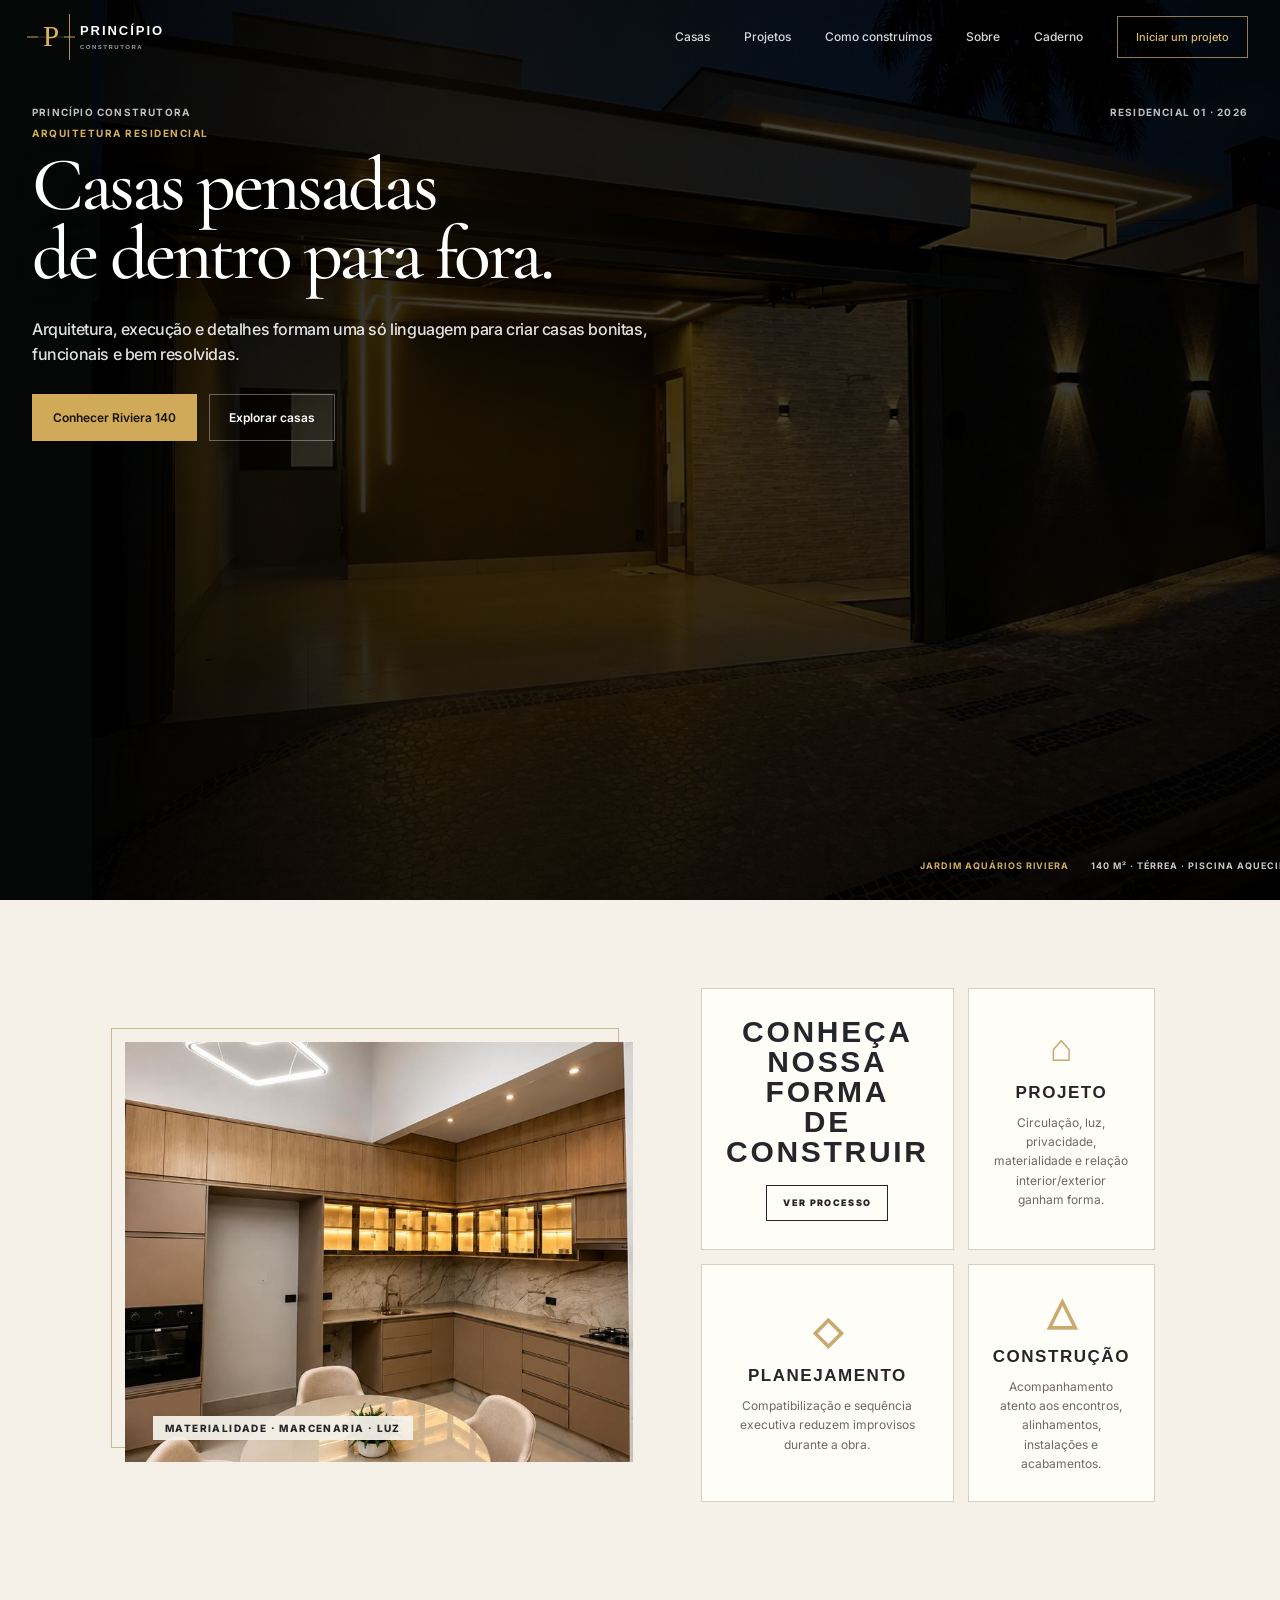
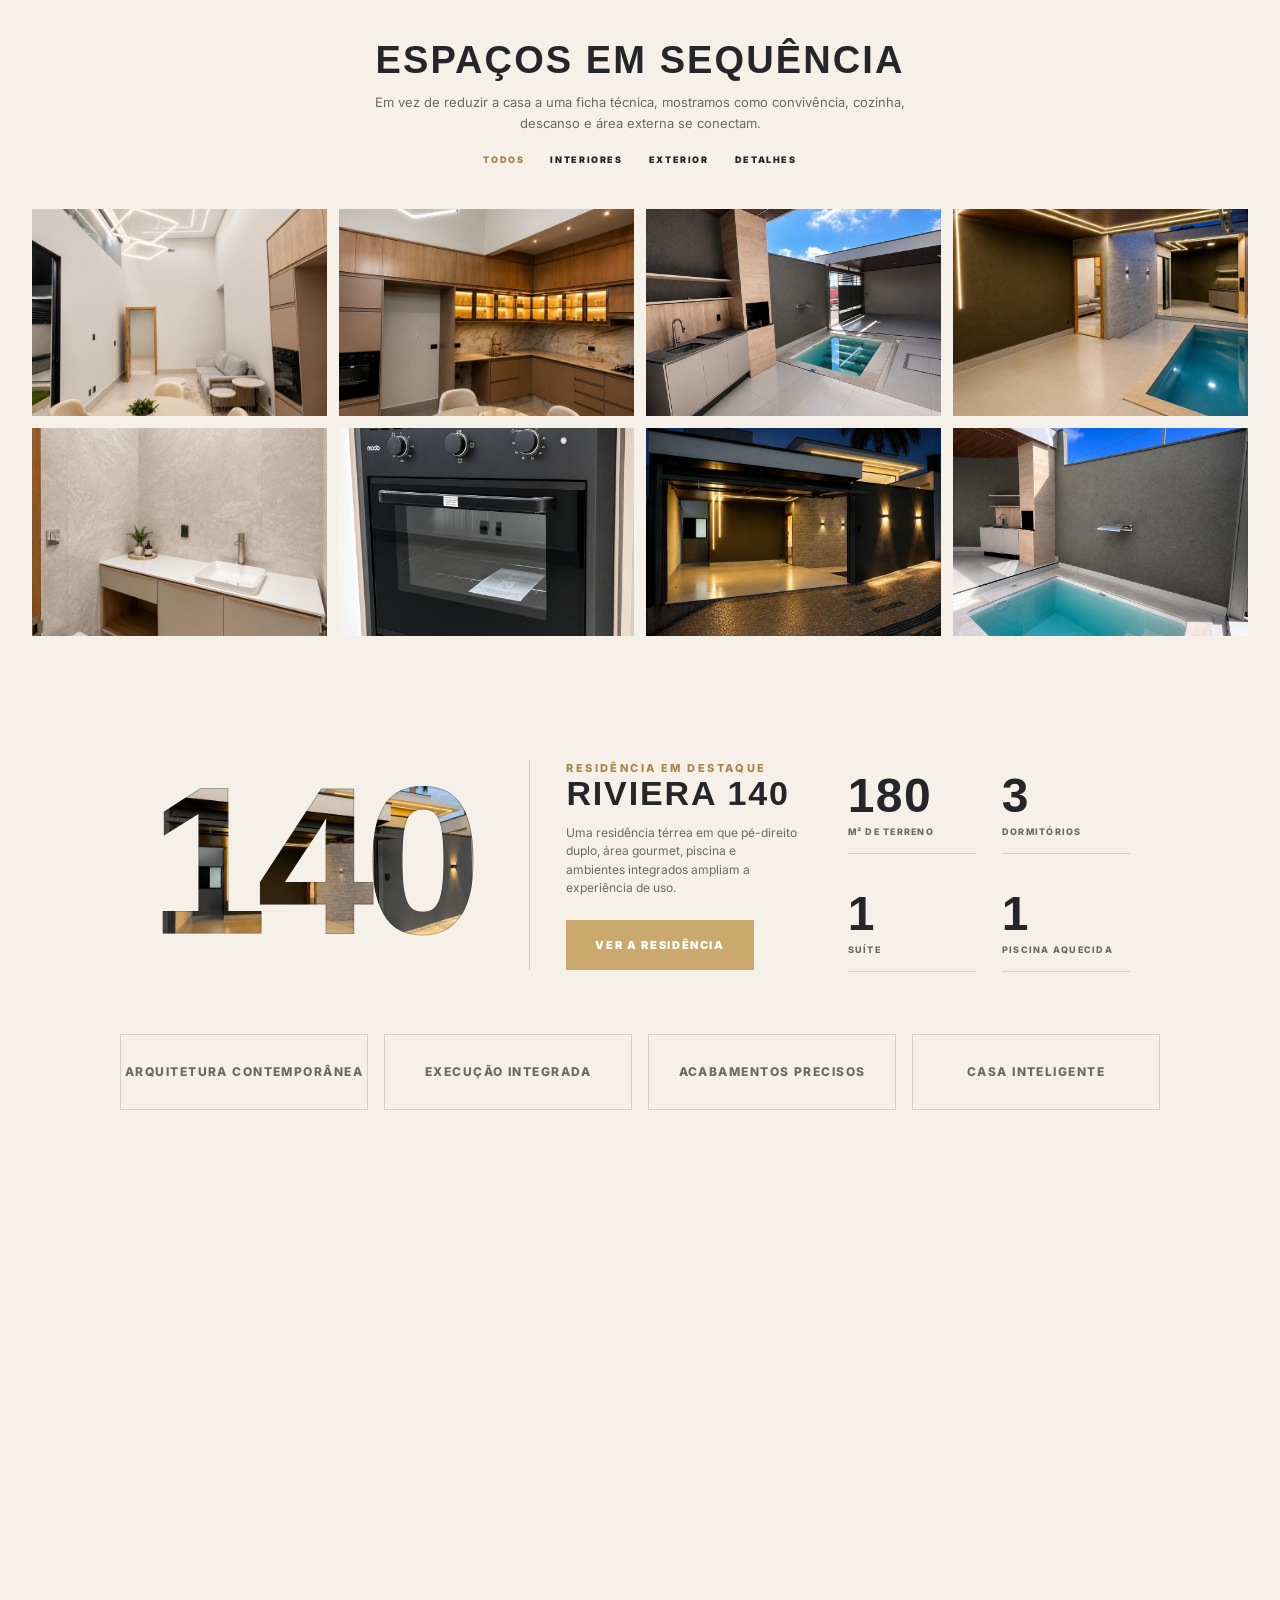
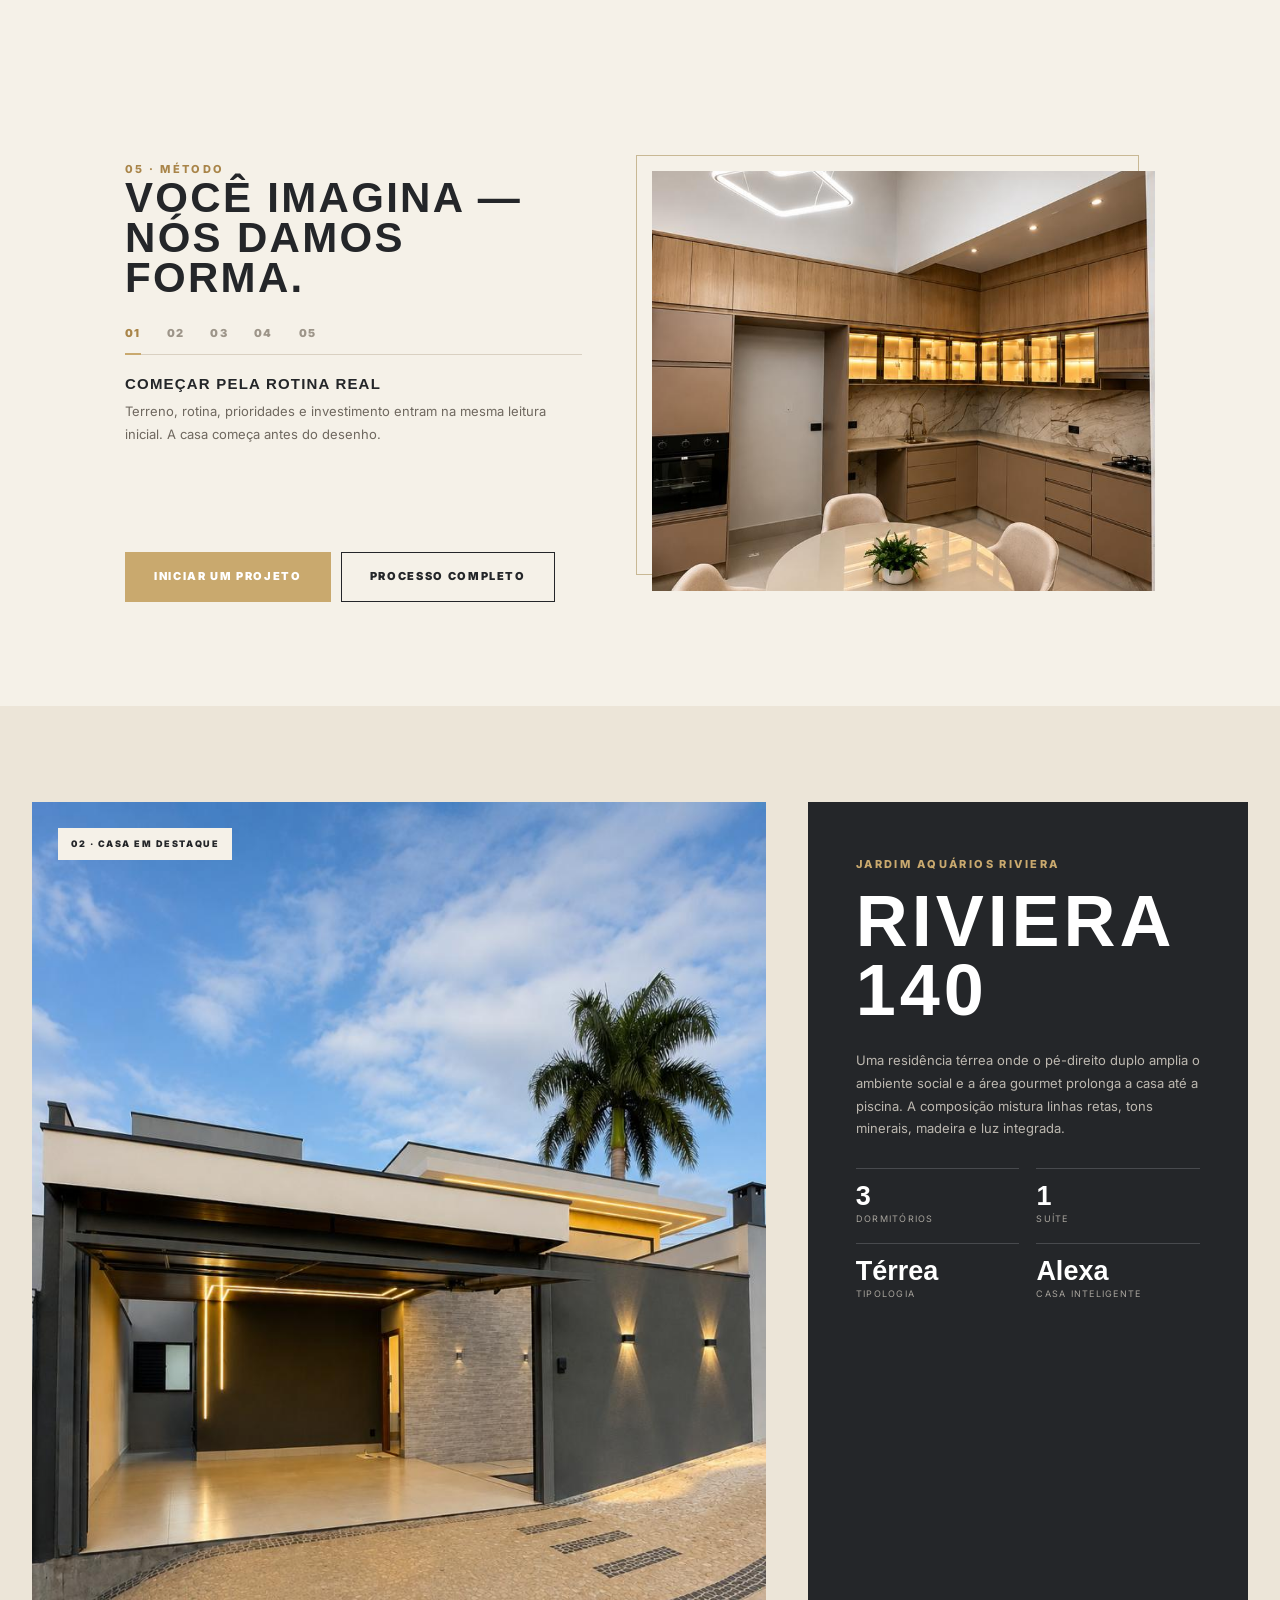
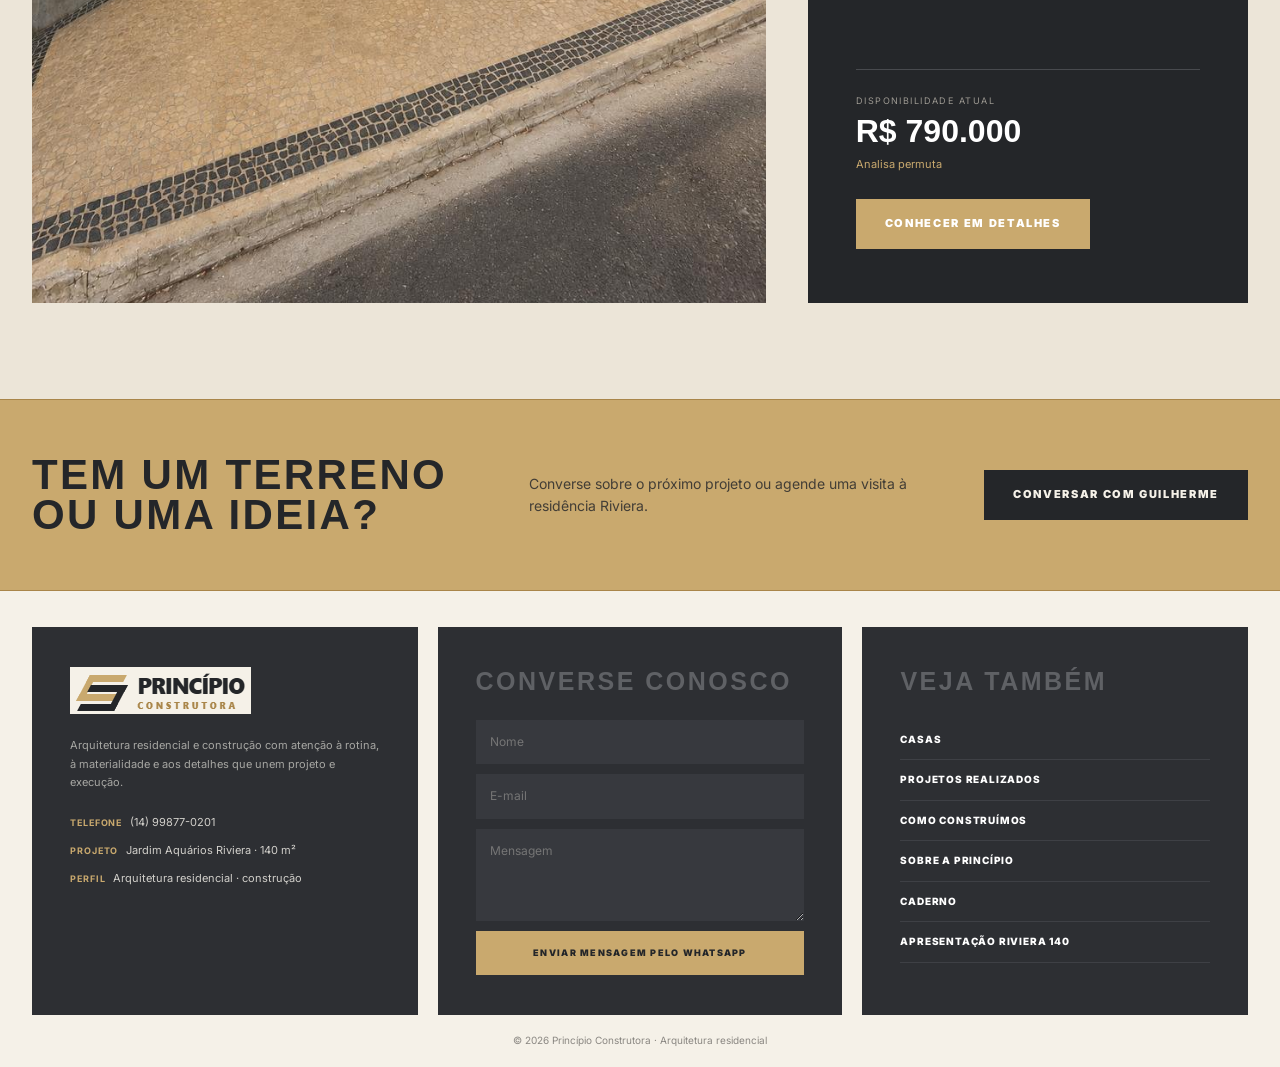
==== index3.html @ b414c9dc "Add files via upload" ====
<!doctype html>
<html lang="pt-BR">

<head>
  <meta charset="utf-8">
  <meta name="viewport" content="width=device-width, initial-scale=1">
  <meta name="description"
    content="Princípio Construtora — arquitetura residencial, construção e casas pensadas de dentro para fora.">
  <meta name="theme-color" content="#25272a">
  <title>Princípio Construtora — Arquitetura residencial</title>

  <link rel="preconnect" href="https://fonts.googleapis.com">
  <link rel="preconnect" href="https://fonts.gstatic.com" crossorigin>
  <link
    href="https://fonts.googleapis.com/css2?family=Cormorant+Garamond:wght@500;600&family=Inter:wght@400;500;600;700&display=swap"
    rel="stylesheet">

  <style>
    :root {
      --ink: #242629;
      --ink-2: #303236;
      --paper: #f5f1e8;
      --soft: #ece5d8;
      --line: #d9d0c1;
      --muted: #6f685f;
      --gold: #c9a96e;
      --gold-dark: #a98549;
      --green: #c9a96e;
      --accent: #a98549;
      --shadow: 0 22px 60px rgba(28, 30, 33, .10);
      --max: 1450px;
      --condensed: "Arial Narrow", "HelveticaNeue-CondensedBold", "Roboto Condensed", Impact, sans-serif;
      --sans: Inter, ui-sans-serif, -apple-system, BlinkMacSystemFont, "Segoe UI", Roboto, Arial, sans-serif;
    }

    * {
      box-sizing: border-box
    }

    html {
      scroll-behavior: smooth
    }

    body {
      margin: 0;
      background: var(--paper);
      color: var(--ink);
      font-family: var(--sans);
      line-height: 1.55
    }

    body.menu-open {
      overflow: hidden
    }

    a {
      color: inherit;
      text-decoration: none
    }

    img {
      display: block;
      width: 100%;
      height: 100%;
      object-fit: cover
    }

    figure {
      margin: 0
    }

    button,
    input,
    textarea {
      font: inherit
    }

    .container {
      width: min(calc(100% - 64px), var(--max));
      margin-inline: auto
    }

    .section {
      padding: 100px 0
    }

    .kicker,
    .eyebrow {
      font-size: 11px;
      font-weight: 800;
      letter-spacing: .22em;
      text-transform: uppercase;
      color: var(--gold-dark)
    }

    .title-condensed {
      margin: 0;
      font-family: var(--condensed);
      font-weight: 800;
      text-transform: uppercase;
      letter-spacing: .055em;
      line-height: .96
    }

    .section-title {
      font-size: clamp(38px, 5vw, 72px)
    }

    .body-copy {
      color: var(--muted);
      font-size: 15px;
      line-height: 1.8
    }

    .btn {
      display: inline-flex;
      align-items: center;
      justify-content: center;
      min-height: 50px;
      padding: 0 28px;
      border: 1px solid currentColor;
      font-size: 11px;
      font-weight: 900;
      letter-spacing: .15em;
      text-transform: uppercase;
      transition: .25s ease;
      cursor: pointer
    }

    .btn-gold {
      background: var(--gold);
      border-color: var(--gold);
      color: #fff
    }

    .btn-gold:hover {
      background: var(--gold-dark);
      border-color: var(--gold-dark)
    }

    .btn-dark {
      background: var(--ink);
      border-color: var(--ink);
      color: #fff
    }

    .btn-dark:hover {
      background: #0f1011;
      border-color: #0f1011
    }

    .btn-outline {
      background: transparent;
      color: var(--ink)
    }

    .btn-outline:hover {
      background: var(--ink);
      color: #fff
    }

    /* Faixa superior: estrutura da referência, identidade cromática Princípio */
    .promo-bar {
      background: var(--ink);
      color: #f5f1e8;
      border-bottom: 1px solid rgba(201, 169, 110, .45)
    }

    .promo-inner {
      min-height: 52px;
      display: flex;
      align-items: center;
      justify-content: center;
      gap: 24px;
      padding: 8px 24px;
      text-align: center
    }

    .promo-inner strong {
      font-size: 19px;
      letter-spacing: .04em
    }

    .promo-inner span {
      font-size: 14px;
      opacity: .95
    }

    .promo-action {
      padding: 11px 20px;
      background: var(--gold);
      color: var(--ink);
      font-weight: 900;
      font-size: 11px;
      letter-spacing: .08em;
      text-transform: uppercase;
      border-radius: 2px
    }

    /* Header no mesmo grafite da faixa superior */
    .header {
      position: sticky;
      top: 0;
      z-index: 50;
      background: rgba(36, 38, 41, .98);
      backdrop-filter: blur(10px);
      border-bottom: 1px solid rgba(201, 169, 110, .42);
      color: var(--paper)
    }

    .header-inner {
      width: min(calc(100% - 64px), var(--max));
      min-height: 96px;
      margin: auto;
      display: flex;
      align-items: center;
      justify-content: space-between;
      gap: 30px
    }

    .brand {
      display: flex;
      align-items: center;
      gap: 13px;
      flex: none
    }

    .header .brand {
      background: var(--paper);
      padding: 6px 10px;
      border-radius: 1px
    }

    .brand-logo {
      display: block;
      width: 181px;
      height: auto;
      object-fit: contain
    }

    .brand-mark {
      width: 46px;
      height: 40px;
      position: relative;
      display: grid;
      place-items: center
    }

    .brand-mark::before,
    .brand-mark::after {
      content: "";
      position: absolute;
      width: 30px;
      height: 12px;
      border: 7px solid var(--gold);
      transform: skewX(-28deg)
    }

    .brand-mark::before {
      top: 2px;
      left: 4px;
      border-right: 0
    }

    .brand-mark::after {
      bottom: 2px;
      right: 4px;
      border-left: 0;
      border-color: var(--ink)
    }

    .brand-copy {
      font-weight: 950;
      letter-spacing: -.045em;
      font-size: 22px;
      line-height: .8
    }

    .brand-copy small {
      display: block;
      margin-top: 8px;
      font-size: 9px;
      letter-spacing: .32em;
      font-weight: 800;
      color: var(--gold-dark)
    }

    .nav {
      display: flex;
      align-items: center;
      gap: 30px;
      font-size: 13px;
      font-weight: 650;
      color: var(--paper)
    }

    .nav a {
      position: relative;
      padding: 39px 0 35px;
      color: var(--paper)
    }

    .nav a:not(.nav-cta)::after {
      content: "";
      position: absolute;
      left: 0;
      right: 100%;
      bottom: 27px;
      height: 2px;
      background: var(--gold);
      transition: .25s
    }

    .nav a:hover::after,
    .nav a.active::after {
      right: 0
    }

    .nav-cta {
      padding: 13px 18px !important;
      border: 1px solid var(--gold);
      color: var(--paper) !important
    }

    .nav-cta:hover {
      background: var(--gold);
      border-color: var(--gold);
      color: var(--ink) !important
    }

    .menu-btn {
      display: none;
      width: 46px;
      height: 46px;
      border: 0;
      background: transparent;
      color: var(--paper);
      font-size: 25px;
      cursor: pointer
    }

    /* Hero com enquadramento e índice lateral do modelo */
    .hero-shell {
      position: relative;
      width: calc(100% - 40px);
      max-width: 1680px;
      margin: 0 auto;
      padding-right: 64px
    }

    .hero {
      position: relative;
      min-height: 760px;
      height: calc(100vh - 126px);
      max-height: 880px;
      overflow: hidden;
      background: var(--ink)
    }

    .hero-media {
      position: absolute;
      inset: 0
    }

    .hero-media::after {
      content: "";
      position: absolute;
      inset: 0;
      background: linear-gradient(90deg, rgba(12, 14, 15, .42), rgba(12, 14, 15, .18) 50%, rgba(12, 14, 15, .35)), linear-gradient(0deg, rgba(12, 14, 15, .35), transparent 62%)
    }

    .hero-content {
      position: absolute;
      inset: 0;
      z-index: 2;
      display: grid;
      place-items: center;
      text-align: center;
      color: #fff;
      padding: 60px 8vw
    }

    .hero-content-inner {
      max-width: 900px
    }

    .hero-label {
      margin: 0 0 22px;
      font-size: 11px;
      font-weight: 900;
      letter-spacing: .28em;
      text-transform: uppercase;
      color: #fff
    }

    .hero h1 {
      font-size: clamp(48px, 6.5vw, 94px);
      text-shadow: 0 4px 20px rgba(0, 0, 0, .24)
    }

    .hero-copy {
      max-width: 720px;
      margin: 22px auto 0;
      font-size: 15px;
      line-height: 1.7;
      font-weight: 520;
      color: rgba(255, 255, 255, .92)
    }

    .hero-actions {
      margin-top: 30px;
      display: flex;
      gap: 12px;
      justify-content: center;
      flex-wrap: wrap
    }

    .hero .btn-outline {
      border-color: rgba(255, 255, 255, .75);
      color: #fff
    }

    .hero .btn-outline:hover {
      background: #fff;
      color: var(--ink)
    }

    .hero-meta {
      position: absolute;
      left: 28px;
      right: 28px;
      bottom: 24px;
      z-index: 3;
      display: flex;
      justify-content: space-between;
      gap: 20px;
      color: #fff;
      font-size: 10px;
      font-weight: 800;
      letter-spacing: .15em;
      text-transform: uppercase
    }

    .hero-rail {
      position: absolute;
      right: 0;
      top: 0;
      width: 60px;
      height: 100%;
      display: flex;
      flex-direction: column;
      align-items: center;
      justify-content: center;
      color: #92908c;
      border-left: 1px solid var(--line)
    }

    .hero-counter {
      writing-mode: vertical-rl;
      transform: rotate(180deg);
      font-size: 14px;
      letter-spacing: .08em
    }

    .hero-counter strong {
      color: var(--accent)
    }

    .rail-lines {
      position: absolute;
      bottom: 28%;
      display: grid;
      gap: 12px
    }

    .rail-lines i {
      display: block;
      width: 24px;
      height: 2px;
      background: #25272a
    }

    .rail-lines i:last-child {
      background: var(--gold)
    }

    /* Serviços / identidade: foto + cartões 2x2 como no PDF */
    .services {
      padding: 88px 0 70px
    }

    .services-grid {
      display: grid;
      grid-template-columns: minmax(380px, 1.15fr) minmax(420px, 1fr);
      gap: 54px;
      align-items: center;
      max-width: 1030px;
      margin: auto
    }

    .feature-frame {
      position: relative;
      height: 420px;
      margin: 14px 14px 0 0;
      background: #eee8dc
    }

    .feature-frame::before {
      content: "";
      position: absolute;
      inset: -14px 14px 14px -14px;
      border: 1px solid #c8b894;
      z-index: -1
    }

    .feature-frame figcaption {
      position: absolute;
      left: 28px;
      bottom: 22px;
      background: rgba(245, 241, 232, .95);
      padding: 6px 12px;
      font: 800 10px var(--sans);
      letter-spacing: .14em;
      text-transform: uppercase
    }

    .service-cards {
      display: grid;
      grid-template-columns: repeat(2, 1fr);
      gap: 14px
    }

    .service-card {
      min-height: 196px;
      border: 1px solid var(--line);
      display: flex;
      flex-direction: column;
      align-items: center;
      justify-content: center;
      text-align: center;
      padding: 28px 24px;
      background: #fffdf8;
      transition: .25s
    }

    .service-card:hover {
      transform: translateY(-4px);
      box-shadow: var(--shadow)
    }

    .service-card .icon {
      font-family: var(--condensed);
      font-size: 38px;
      color: var(--green);
      font-weight: 900;
      line-height: 1;
      margin-bottom: 16px
    }

    .service-card h3 {
      margin: 0;
      font: 900 17px var(--condensed);
      letter-spacing: .09em;
      text-transform: uppercase
    }

    .service-card p {
      margin: 10px 0 0;
      color: var(--muted);
      font-size: 12px;
      line-height: 1.6
    }

    .service-card.action h3 {
      font-size: 30px;
      line-height: 1
    }

    .service-card.action .btn {
      margin-top: 18px;
      min-height: 36px;
      padding: 0 16px;
      font-size: 9px
    }

    /* Galeria de projetos */
    .projects {
      padding: 70px 0 96px
    }

    .center-head {
      text-align: center;
      max-width: 720px;
      margin: 0 auto 42px
    }

    .center-head h2 {
      font-size: 38px;
      margin: 0
    }

    .center-head p {
      max-width: 570px;
      margin: 14px auto 0;
      color: var(--muted);
      font-size: 13px
    }

    .filter-row {
      display: flex;
      justify-content: center;
      gap: 26px;
      margin-top: 20px;
      font-size: 9px;
      font-weight: 900;
      letter-spacing: .18em;
      text-transform: uppercase
    }

    .filter-row span:first-child {
      color: var(--gold-dark)
    }

    .project-grid {
      display: grid;
      grid-template-columns: repeat(4, 1fr);
      gap: 12px
    }

    .project-card {
      position: relative;
      aspect-ratio: 1.42;
      overflow: hidden;
      background: #e8e1d4
    }

    .project-card img {
      transition: transform .5s ease, filter .35s ease
    }

    .project-card:hover img {
      transform: scale(1.045)
    }

    .project-overlay {
      position: absolute;
      inset: auto 0 0 0;
      padding: 48px 18px 17px;
      background: linear-gradient(transparent, rgba(14, 15, 17, .76));
      color: #fff;
      transform: translateY(12px);
      opacity: 0;
      transition: .25s
    }

    .project-card:hover .project-overlay {
      transform: none;
      opacity: 1
    }

    .project-overlay b {
      display: block;
      font: 900 18px var(--condensed);
      letter-spacing: .06em;
      text-transform: uppercase
    }

    .project-overlay span {
      font-size: 11px;
      color: rgba(255, 255, 255, .78)
    }

    /* Destaque Riviera em formato número + estatísticas */
    .numbers {
      padding: 26px 0 100px
    }

    .numbers-inner {
      display: grid;
      grid-template-columns: 1.1fr .95fr 1fr;
      gap: 50px;
      align-items: center;
      max-width: 980px;
      margin: auto
    }

    .big-number {
      font-family: var(--condensed);
      font-size: 210px;
      line-height: .84;
      font-weight: 900;
      letter-spacing: -.045em;
      color: transparent;
      background: url('assets/images/img-08.jpg') center 48%/cover no-repeat;
      -webkit-background-clip: text;
      background-clip: text;
      -webkit-text-stroke: 1px rgba(36, 38, 41, .28);
      display: inline-block;
      width: max-content;
      padding: .04em .035em .08em 0;
      overflow: visible
    }

    .big-number::after {
      content: none
    }

    .numbers-copy {
      border-left: 1px solid var(--line);
      padding-left: 36px
    }

    .numbers-copy h2 {
      font-size: 34px;
      margin: 0 0 14px
    }

    .numbers-copy p {
      font-size: 12px;
      color: var(--muted);
      margin: 0 0 22px
    }

    .stats-grid {
      display: grid;
      grid-template-columns: repeat(2, 1fr);
      gap: 22px 26px
    }

    .stat {
      padding: 14px 0;
      border-bottom: 1px solid var(--line)
    }

    .stat strong {
      display: block;
      font: 900 48px/1 var(--condensed);
      letter-spacing: .03em
    }

    .stat span {
      display: block;
      margin-top: 5px;
      font-size: 9px;
      font-weight: 800;
      letter-spacing: .14em;
      text-transform: uppercase;
      color: var(--muted)
    }

    .value-strip {
      display: grid;
      grid-template-columns: repeat(4, 1fr);
      gap: 16px;
      max-width: 1040px;
      margin: 62px auto 0
    }

    .value-strip div {
      height: 76px;
      border: 1px solid var(--line);
      display: grid;
      place-items: center;
      text-align: center;
      font: 800 12px var(--sans);
      letter-spacing: .12em;
      text-transform: uppercase;
      color: #6f685f
    }

    /* Processo em cartões horizontais */
    .mission {
      padding: 68px 0 94px
    }

    .mission h2 {
      text-align: center;
      font-size: 34px;
      margin: 0 0 34px
    }

    .mission-grid {
      display: grid;
      grid-template-columns: repeat(5, 1fr);
      gap: 10px
    }

    .mission-card {
      position: relative;
      aspect-ratio: .94;
      overflow: hidden;
      background: #2f3134
    }

    .mission-card img {
      filter: grayscale(1);
      opacity: .8;
      transition: .35s
    }

    .mission-card:hover img {
      filter: grayscale(.2);
      opacity: .95;
      transform: scale(1.035)
    }

    .mission-card::after {
      content: "";
      position: absolute;
      inset: 35% 0 0;
      background: linear-gradient(transparent, rgba(14, 15, 17, .88))
    }

    .mission-card figcaption {
      position: absolute;
      z-index: 2;
      left: 15px;
      right: 15px;
      bottom: 14px;
      color: #fff
    }

    .mission-card figcaption b {
      display: block;
      font: 900 15px var(--condensed);
      letter-spacing: .08em;
      text-transform: uppercase
    }

    .mission-card figcaption span {
      font-size: 10px;
      color: var(--gold);
      font-weight: 800;
      text-transform: uppercase;
      letter-spacing: .12em
    }

    /* Processo detalhado: duas colunas como “you dream — we embody” */
    .process {
      padding: 72px 0 104px
    }

    .process-grid {
      display: grid;
      grid-template-columns: 1fr 1.1fr;
      gap: 70px;
      align-items: center;
      max-width: 1030px;
      margin: auto
    }

    .process-copy h2 {
      font-size: 42px;
      margin: 0 0 18px
    }

    .step-tabs {
      display: flex;
      gap: 26px;
      border-bottom: 1px solid var(--line);
      margin: 26px 0 20px
    }

    .step-tabs button {
      border: 0;
      background: none;
      padding: 0 0 12px;
      color: #9d9589;
      font-size: 11px;
      font-weight: 900;
      letter-spacing: .12em;
      cursor: pointer;
      position: relative
    }

    .step-tabs button.active {
      color: var(--gold-dark)
    }

    .step-tabs button.active::after {
      content: "";
      position: absolute;
      left: 0;
      right: 0;
      bottom: -1px;
      height: 2px;
      background: var(--gold)
    }

    .step-content {
      min-height: 155px
    }

    .step-panel {
      display: none
    }

    .step-panel.active {
      display: block
    }

    .step-panel h3 {
      font: 900 15px var(--condensed);
      letter-spacing: .08em;
      text-transform: uppercase;
      margin: 0 0 8px
    }

    .step-panel p {
      margin: 0;
      color: var(--muted);
      font-size: 13px;
      line-height: 1.75
    }

    .process-actions {
      display: flex;
      gap: 10px;
      flex-wrap: wrap;
      margin-top: 22px
    }

    .process-image {
      height: 420px;
      position: relative;
      background: #e9e2d6
    }

    .process-image::before {
      content: "";
      position: absolute;
      inset: -16px 16px 16px -16px;
      border: 1px solid #c8b894;
      z-index: -1
    }

    /* Casa em destaque */
    .spotlight {
      padding: 96px 0;
      background: var(--soft)
    }

    .spotlight-grid {
      display: grid;
      grid-template-columns: 1.25fr .75fr;
      gap: 42px;
      align-items: stretch
    }

    .spotlight-image {
      min-height: 560px;
      position: relative
    }

    .spotlight-image .badge {
      position: absolute;
      left: 26px;
      top: 26px;
      background: #f5f1e8;
      padding: 9px 13px;
      font-size: 9px;
      font-weight: 900;
      letter-spacing: .17em;
      text-transform: uppercase
    }

    .spotlight-panel {
      background: var(--ink);
      color: #fff;
      padding: 54px 48px;
      display: flex;
      flex-direction: column;
      justify-content: space-between
    }

    .spotlight-panel h2 {
      font-size: 72px;
      margin: 14px 0 24px
    }

    .spotlight-panel p {
      color: #bdb8b0;
      font-size: 13px;
      line-height: 1.75
    }

    .specs {
      display: grid;
      grid-template-columns: 1fr 1fr;
      gap: 17px;
      margin: 28px 0
    }

    .specs div {
      border-top: 1px solid #484a4e;
      padding-top: 12px
    }

    .specs b {
      display: block;
      font: 900 27px var(--condensed)
    }

    .specs span {
      display: block;
      color: #a8a49d;
      font-size: 9px;
      text-transform: uppercase;
      letter-spacing: .14em
    }

    .price {
      border-top: 1px solid #484a4e;
      padding-top: 24px;
      margin-top: 20px
    }

    .price small {
      display: block;
      color: #9d9992;
      font-size: 9px;
      letter-spacing: .16em;
      text-transform: uppercase
    }

    .price strong {
      display: block;
      font: 900 32px var(--condensed);
      margin-top: 5px
    }

    .price em {
      font-style: normal;
      color: var(--gold);
      font-size: 11px
    }

    /* CTA de contato em dourado arquitetônico */
    .contact-band {
      background: var(--gold);
      color: var(--ink);
      border-top: 1px solid var(--gold-dark);
      border-bottom: 1px solid var(--gold-dark)
    }

    .contact-band-inner {
      min-height: 190px;
      display: grid;
      grid-template-columns: 1.1fr 1fr auto;
      gap: 34px;
      align-items: center
    }

    .contact-band h2 {
      font-size: 42px;
      margin: 0
    }

    .contact-band p {
      margin: 0;
      font-size: 14px;
      color: rgba(36, 38, 41, .82)
    }

    .contact-band .btn {
      background: var(--ink);
      border-color: var(--ink);
      color: #f5f1e8
    }

    /* Rodapé em três blocos, seguindo o ritmo visual do modelo */
    .footer {
      background: var(--paper);
      padding: 36px 0 0
    }

    .footer-grid {
      display: grid;
      grid-template-columns: 1fr 1.05fr 1fr;
      gap: 20px
    }

    .footer-card {
      background: #2d2f33;
      color: #fff;
      min-height: 330px;
      padding: 40px 38px
    }

    .footer-card h3 {
      margin: 0 0 24px;
      font: 900 25px var(--condensed);
      letter-spacing: .1em;
      text-transform: uppercase;
      color: #5f6165
    }

    .footer-about p {
      font-size: 11px;
      color: #a7a7a3;
      line-height: 1.7;
      margin: 22px 0
    }

    .contact-list {
      display: grid;
      gap: 11px;
      font-size: 11px;
      color: #d2d0cb
    }

    .contact-list b {
      color: var(--green);
      font-size: 9px;
      letter-spacing: .1em;
      text-transform: uppercase;
      margin-right: 8px
    }

    .footer-form {
      display: grid;
      gap: 10px
    }

    .footer-form input,
    .footer-form textarea {
      width: 100%;
      border: 0;
      background: #37393e;
      color: #fff;
      padding: 13px 14px;
      outline: none;
      font-size: 12px
    }

    .footer-form textarea {
      min-height: 92px;
      resize: vertical
    }

    .footer-form button {
      border: 0;
      background: var(--gold);
      color: var(--ink);
      min-height: 44px;
      font-size: 9px;
      font-weight: 900;
      letter-spacing: .14em;
      text-transform: uppercase;
      cursor: pointer
    }

    .footer-links {
      display: grid
    }

    .footer-links a {
      padding: 12px 0;
      border-bottom: 1px solid #3e4045;
      font-size: 10px;
      font-weight: 850;
      letter-spacing: .08em;
      text-transform: uppercase
    }

    .copyright {
      text-align: center;
      padding: 18px 20px;
      font-size: 10px;
      color: #8a8782
    }

    /* Reveal */
    .reveal {
      opacity: 0;
      transform: translateY(18px);
      transition: opacity .55s ease, transform .55s ease
    }

    .reveal.visible {
      opacity: 1;
      transform: none
    }

    @media (max-width:1100px) {
      .nav {
        gap: 20px
      }

      .nav a {
        font-size: 12px
      }

      .hero-shell {
        padding-right: 52px
      }

      .hero-rail {
        width: 44px
      }

      .project-grid {
        grid-template-columns: repeat(2, 1fr)
      }

      .mission-grid {
        grid-template-columns: repeat(3, 1fr)
      }

      .numbers-inner {
        grid-template-columns: .8fr 1fr
      }

      .stats-grid {
        grid-column: 1/-1
      }

      .big-number {
        font-size: 170px
      }

      .spotlight-grid {
        grid-template-columns: 1fr
      }

      .spotlight-image {
        min-height: 500px
      }

      .footer-grid {
        grid-template-columns: 1fr 1fr
      }

      .footer-card:last-child {
        grid-column: 1/-1;
        min-height: auto
      }
    }

    @media (max-width:860px) {

      .container,
      .header-inner {
        width: min(calc(100% - 30px), var(--max))
      }

      .promo-inner span {
        display: none
      }

      .promo-inner strong {
        font-size: 15px
      }

      .header-inner {
        min-height: 78px
      }

      .menu-btn {
        display: block
      }

      .nav {
        position: fixed;
        inset: 78px 0 0 0;
        background: var(--ink);
        display: flex;
        flex-direction: column;
        align-items: stretch;
        gap: 0;
        padding: 30px;
        transform: translateX(100%);
        transition: .3s;
        overflow: auto
      }

      .menu-open .nav {
        transform: none
      }

      .nav a,
      .nav-cta {
        padding: 16px 0 !important;
        border-bottom: 1px solid rgba(201, 169, 110, .28);
        color: var(--paper)
      }

      .hero-shell {
        padding-right: 0;
        width: 100%
      }

      .hero-rail {
        display: none
      }

      .hero {
        height: 75vh;
        min-height: 560px
      }

      .hero-meta {
        display: none
      }

      .services-grid,
      .process-grid,
      .numbers-inner,
      .spotlight-grid,
      .contact-band-inner {
        grid-template-columns: 1fr
      }

      .services-grid {
        gap: 32px
      }

      .feature-frame {
        height: 360px
      }

      .service-cards {
        grid-template-columns: 1fr 1fr
      }

      .value-strip {
        grid-template-columns: 1fr 1fr
      }

      .mission-grid {
        grid-template-columns: repeat(2, 1fr)
      }

      .spotlight-panel {
        padding: 42px 30px
      }

      .spotlight-panel h2 {
        font-size: 58px
      }

      .contact-band-inner {
        padding: 38px 0
      }

      .contact-band h2 {
        font-size: 36px
      }

      .footer-grid {
        grid-template-columns: 1fr
      }

      .footer-card:last-child {
        grid-column: auto
      }
    }

    @media (max-width:560px) {
      .section {
        padding: 72px 0
      }

      .promo-action {
        display: none
      }

      .header-inner {
        width: calc(100% - 24px)
      }

      .brand-logo {
        width: 155px
      }

      .hero {
        min-height: 510px
      }

      .hero-content {
        padding: 40px 22px
      }

      .hero h1 {
        font-size: 46px
      }

      .hero-copy {
        font-size: 13px
      }

      .hero-actions {
        display: grid
      }

      .hero-actions .btn {
        width: 100%
      }

      .services {
        padding-top: 58px
      }

      .feature-frame {
        height: 300px
      }

      .service-cards {
        grid-template-columns: 1fr
      }

      .service-card {
        min-height: 170px
      }

      .projects {
        padding-top: 52px
      }

      .project-grid {
        grid-template-columns: 1fr
      }

      .project-card {
        aspect-ratio: 1.45
      }

      .numbers {
        padding-top: 12px
      }

      .big-number {
        font-size: 130px
      }

      .numbers-copy {
        border-left: 0;
        padding: 0
      }

      .stats-grid {
        grid-template-columns: 1fr 1fr
      }

      .stat strong {
        font-size: 38px
      }

      .value-strip {
        grid-template-columns: 1fr
      }

      .mission-grid {
        grid-template-columns: 1fr
      }

      .mission-card {
        aspect-ratio: 1.35
      }

      .process-image {
        height: 320px
      }

      .step-tabs {
        gap: 18px;
        overflow: auto
      }

      .spotlight-image {
        min-height: 360px
      }

      .spotlight-panel h2 {
        font-size: 50px
      }

      .specs {
        grid-template-columns: 1fr 1fr
      }

      .footer-card {
        padding: 34px 26px
      }
    }

    /* =========================================================
       HERO + NAV — referência visual enviada
       Conteúdo abaixo preservado do index original
       ========================================================= */
    .ref-header {
      position: absolute;
      inset: 0 0 auto;
      z-index: 100;
      background: transparent;
      color: #fff;
    }

    .ref-header-inner {
      width: min(calc(100% - 64px), 1456px);
      min-height: 74px;
      margin: 0 auto;
      display: flex;
      align-items: center;
      justify-content: space-between;
      gap: 34px;
    }

    .ref-brand {
      display: flex;
      align-items: center;
      flex: 0 0 auto;
      padding: 0;
      background: transparent;
    }

    .ref-brand-monogram {
      position: relative;
      width: 38px;
      height: 38px;
      flex: 0 0 38px;
      display: grid;
      place-items: center;
      color: #d8b45f;
      font-family: Georgia, "Times New Roman", serif;
      font-size: 29px;
      font-weight: 400;
      line-height: 1;
    }

    .ref-brand-monogram::before {
      content: "";
      position: absolute;
      left: -5px;
      right: -5px;
      top: 50%;
      height: 1px;
      background: #d8b45f;
      transform: translateY(-50%);
      opacity: .9;
    }

    .ref-brand-monogram::after {
      content: "";
      position: absolute;
      top: -4px;
      bottom: -4px;
      right: 0;
      width: 1px;
      background: #d8b45f;
      opacity: .8;
    }

    .ref-brand-monogram {
      isolation: isolate
    }

    .ref-brand-monogram>span {
      position: relative;
      z-index: 1;
      background: rgba(7, 8, 7, .72);
      padding: 0 5px 1px
    }

    .ref-brand-copy {
      display: flex;
      flex-direction: column;
      justify-content: center;
      margin-left: 10px;
      color: #fff;
      font-family: Arial, Helvetica, sans-serif;
      font-size: 13px;
      line-height: 1;
      font-weight: 700;
      letter-spacing: .15em;
      white-space: nowrap;
    }

    .ref-brand-copy small {
      display: block;
      margin-top: 7px;
      color: rgba(255, 255, 255, .62);
      font-size: 6px;
      line-height: 1;
      font-weight: 700;
      letter-spacing: .25em;
    }

    .ref-nav {
      display: flex;
      align-items: center;
      justify-content: flex-end;
      gap: 34px;
      margin-left: auto;
      font-family: "Inter", ui-sans-serif, -apple-system, BlinkMacSystemFont, "Segoe UI", sans-serif;
      font-size: 12px;
      font-weight: 500;
      line-height: 1;
      color: rgba(255, 255, 255, .84);
    }

    .ref-nav a {
      position: relative;
      display: inline-flex;
      align-items: center;
      min-height: 42px;
      padding: 0;
      color: inherit;
      white-space: nowrap;
      transition: color .2s ease, opacity .2s ease, border-color .2s ease, background .2s ease;
    }

    .ref-nav a:not(.ref-nav-cta)::after {
      content: "";
      position: absolute;
      left: 0;
      right: 100%;
      bottom: 5px;
      height: 1px;
      background: #c9a96e;
      transition: right .22s ease;
    }

    .ref-nav a:not(.ref-nav-cta):hover {
      color: #fff;
    }

    .ref-nav a:not(.ref-nav-cta):hover::after {
      right: 0;
    }

    .ref-nav-cta {
      min-height: 42px !important;
      padding: 0 18px !important;
      border: 1px solid rgba(201, 169, 110, .72);
      color: #d9b96f !important;
      font-size: 11px;
    }

    .ref-nav-cta:hover {
      background: #c9a96e;
      border-color: #c9a96e;
      color: #171717 !important;
    }

    .ref-menu-btn {
      display: none;
      width: 44px;
      height: 44px;
      border: 1px solid rgba(201, 169, 110, .55);
      background: rgba(0, 0, 0, .12);
      color: #fff;
      font-size: 23px;
      line-height: 1;
      cursor: pointer;
    }

    .ref-hero {
      position: relative;
      min-height: 645px;
      height: 100svh;
      max-height: 920px;
      overflow: hidden;
      background: #080908;
      color: #fff;
    }

    .ref-hero-stage {
      position: absolute;
      top: 0;
      right: 0;
      bottom: 0;
      left: clamp(0px, 7.15vw, 136px);
      overflow: hidden;
      background: #090909;
    }

    .ref-hero-visual {
      position: absolute;
      inset: 0;
      margin: 0;
    }

    .ref-hero-visual img {
      width: 100%;
      height: 100%;
      object-fit: cover;
      object-position: center 54%;
      filter: saturate(.82) contrast(1.03) brightness(.82);
    }

    .ref-hero-shade {
      position: absolute;
      inset: 0;
      background:
        linear-gradient(90deg, rgba(0, 0, 0, .66) 0%, rgba(24, 16, 4, .48) 29%, rgba(0, 0, 0, .22) 63%, rgba(0, 0, 0, .48) 100%),
        linear-gradient(180deg, rgba(0, 0, 0, .18) 0%, rgba(0, 0, 0, .02) 52%, rgba(0, 0, 0, .52) 100%);
      pointer-events: none;
    }

    .ref-hero::before {
      content: "";
      position: absolute;
      inset: 0 auto 0 0;
      width: clamp(0px, 7.15vw, 136px);
      z-index: 2;
      background: linear-gradient(90deg, #050706 0%, rgba(5, 7, 6, .94) 70%, rgba(5, 7, 6, .62) 100%);
      pointer-events: none;
    }

    .ref-hero-content {
      position: relative;
      z-index: 4;
      width: min(calc(100% - 64px), 1456px);
      height: 100%;
      min-height: 645px;
      margin: 0 auto;
      padding: 106px 0 28px;
      display: flex;
      flex-direction: column;
    }

    .ref-hero-topline {
      display: flex;
      justify-content: space-between;
      align-items: flex-start;
      gap: 30px;
      font-family: "Inter", ui-sans-serif, -apple-system, BlinkMacSystemFont, "Segoe UI", sans-serif;
      font-size: 10px;
      line-height: 1.25;
      font-weight: 700;
      letter-spacing: .12em;
      text-transform: uppercase;
      color: rgba(255, 255, 255, .74);
    }

    .ref-hero-topline span:first-child {
      width: 300px;
    }

    .ref-hero-main {
      width: min(660px, 56vw);
      margin-top: 8px;
    }

    .ref-hero-label {
      margin: 0 0 12px;
      font-family: "Inter", ui-sans-serif, -apple-system, BlinkMacSystemFont, "Segoe UI", sans-serif;
      font-size: 10px;
      line-height: 1.2;
      font-weight: 700;
      letter-spacing: .15em;
      text-transform: uppercase;
      color: #d2b15f;
    }

    .ref-hero-title {
      margin: 0;
      max-width: 660px;
      font-family: "Cormorant Garamond", Georgia, "Times New Roman", serif;
      font-size: clamp(76px, 5.7vw, 108px);
      font-weight: 500;
      line-height: .91;
      letter-spacing: -.045em;
      color: #fff;
      text-transform: none;
      text-shadow: 0 3px 24px rgba(0, 0, 0, .18);
    }

    .ref-hero-copy {
      max-width: 620px;
      margin: 28px 0 0;
      font-family: "Inter", ui-sans-serif, -apple-system, BlinkMacSystemFont, "Segoe UI", sans-serif;
      font-size: 16px;
      line-height: 1.55;
      font-weight: 500;
      letter-spacing: -.025em;
      color: rgba(255, 255, 255, .88);
    }

    .ref-hero-actions {
      display: flex;
      align-items: center;
      gap: 12px;
      margin-top: 28px;
    }

    .ref-hero-btn {
      display: inline-flex;
      align-items: center;
      justify-content: center;
      min-height: 47px;
      padding: 0 19px;
      border: 1px solid rgba(255, 255, 255, .34);
      font-family: "Inter", ui-sans-serif, -apple-system, BlinkMacSystemFont, "Segoe UI", sans-serif;
      font-size: 12px;
      font-weight: 600;
      line-height: 1;
      color: #fff;
      transition: .2s ease;
    }

    .ref-hero-btn-gold {
      background: #d0aa58;
      border-color: #d0aa58;
      color: #17130d;
      padding-inline: 20px;
    }

    .ref-hero-btn-gold:hover {
      background: #e0bd70;
      border-color: #e0bd70;
    }

    .ref-hero-btn-outline:hover {
      background: #fff;
      border-color: #fff;
      color: #151515;
    }

    .ref-hero-index {
      margin-top: auto;
      padding-left: min(73%, 1060px);
      display: flex;
      justify-content: space-between;
      align-items: center;
      gap: 22px;
      font-family: "Inter", ui-sans-serif, -apple-system, BlinkMacSystemFont, "Segoe UI", sans-serif;
      font-size: 9px;
      line-height: 1.2;
      font-weight: 700;
      letter-spacing: .11em;
      text-transform: uppercase;
      color: rgba(255, 255, 255, .78);
      white-space: nowrap;
    }

    .ref-hero-index span:first-child {
      color: #cfaa58;
    }

    @media (max-width:1180px) {

      .ref-header-inner,
      .ref-hero-content {
        width: min(calc(100% - 48px), 1000px)
      }

      .ref-nav {
        gap: 22px
      }

      .ref-hero-main {
        width: min(620px, 62vw)
      }

      .ref-hero-title {
        font-size: clamp(68px, 7.4vw, 94px)
      }

      .ref-hero-index {
        padding-left: 55%
      }
    }

    @media (max-width:860px) {
      .ref-header {
        position: absolute;
      }

      .ref-header-inner {
        width: calc(100% - 32px);
        min-height: 74px;
      }

      .ref-brand-copy {
        font-size: 12px
      }

      .ref-brand-monogram {
        width: 36px;
        height: 36px;
        flex-basis: 36px;
        font-size: 27px
      }

      .ref-menu-btn {
        display: grid;
        place-items: center;
        z-index: 2;
      }

      .ref-nav {
        position: fixed;
        inset: 0;
        z-index: 1;
        padding: 105px 28px 36px;
        display: flex;
        flex-direction: column;
        align-items: stretch;
        justify-content: flex-start;
        gap: 0;
        background: rgba(10, 10, 9, .98);
        transform: translateX(100%);
        transition: transform .28s ease;
      }

      .ref-menu-open .ref-nav {
        transform: none;
      }

      .ref-nav a,
      .ref-nav-cta {
        min-height: 58px !important;
        padding: 0 !important;
        border: 0;
        border-bottom: 1px solid rgba(255, 255, 255, .12);
        font-size: 14px;
      }

      .ref-nav-cta {
        margin-top: 16px;
        min-height: 48px !important;
        justify-content: center;
        border: 1px solid rgba(201, 169, 110, .72) !important;
      }

      .ref-hero {
        min-height: 690px;
        height: 100svh;
      }

      .ref-hero-stage {
        left: 0
      }

      .ref-hero::before {
        display: none
      }

      .ref-hero-content {
        width: calc(100% - 40px);
        min-height: 690px;
        padding: 112px 0 28px;
      }

      .ref-hero-topline span:first-child {
        width: auto
      }

      .ref-hero-topline span:last-child {
        display: none
      }

      .ref-hero-main {
        width: 100%;
        margin-top: 15px;
      }

      .ref-hero-title {
        max-width: 620px;
        font-size: clamp(60px, 13vw, 88px);
      }

      .ref-hero-copy {
        max-width: 560px;
        font-size: 14px;
      }

      .ref-hero-index {
        padding-left: 0;
        font-size: 8px;
      }
    }

    @media (max-width:560px) {
      .ref-header-inner {
        width: calc(100% - 26px)
      }

      .ref-brand-copy {
        font-size: 11px
      }

      .ref-brand-monogram {
        width: 34px;
        height: 34px;
        flex-basis: 34px;
        font-size: 25px
      }

      .ref-hero {
        min-height: 670px;
      }

      .ref-hero-content {
        width: calc(100% - 30px);
        min-height: 670px;
        padding-top: 105px;
      }

      .ref-hero-topline {
        font-size: 9px;
      }

      .ref-hero-label {
        margin-bottom: 14px;
        font-size: 9px;
      }

      .ref-hero-title {
        font-size: clamp(52px, 17vw, 72px);
        line-height: .94;
        letter-spacing: -.04em;
      }

      .ref-hero-copy {
        margin-top: 22px;
        font-size: 13px;
        line-height: 1.55;
      }

      .ref-hero-actions {
        display: grid;
        grid-template-columns: 1fr;
        width: 100%;
        margin-top: 24px;
      }

      .ref-hero-btn {
        width: 100%;
      }

      .ref-hero-index {
        display: grid;
        gap: 7px;
        white-space: normal;
      }

      .ref-hero-index span:last-child {
        color: rgba(255, 255, 255, .62);
      }
    }
  </style>
</head>

<body>
  <header class="ref-header">
    <div class="ref-header-inner">
      <a class="ref-brand" href="index.html" aria-label="Princípio Construtora">
        <span class="ref-brand-monogram" aria-hidden="true"><span>P</span></span>
        <span class="ref-brand-copy">PRINCÍPIO<small>CONSTRUTORA</small></span>
      </a>

      <button class="ref-menu-btn" type="button" aria-label="Abrir menu" aria-expanded="false">☰</button>

      <nav class="ref-nav" aria-label="Navegação principal">
        <a href="casas.html">Casas</a>
        <a href="projetos.html">Projetos</a>
        <a href="processo.html">Como construímos</a>
        <a href="sobre.html">Sobre</a>
        <a href="caderno.html">Caderno</a>
        <a class="ref-nav-cta" href="#contato">Iniciar um projeto</a>
      </nav>
    </div>
  </header>

  <main>
    <section class="ref-hero" aria-label="Apresentação">
      <div class="ref-hero-stage" aria-hidden="true">
        <figure class="ref-hero-visual">
          <img src="assets/images/hero-riviera-landscape.jpg" alt="">
        </figure>
        <div class="ref-hero-shade"></div>
      </div>

      <div class="ref-hero-content">
        <div class="ref-hero-topline">
          <span>Princípio Construtora</span>
          <span>Residencial 01 · 2026</span>
        </div>

        <div class="ref-hero-main">
          <p class="ref-hero-label">Arquitetura residencial</p>
          <h1 class="ref-hero-title">Casas pensadas<br>de dentro para fora.</h1>
          <p class="ref-hero-copy">Arquitetura, execução e detalhes formam uma só linguagem para criar casas bonitas,
            funcionais e bem resolvidas.</p>
          <div class="ref-hero-actions">
            <a class="ref-hero-btn ref-hero-btn-gold" href="casa-riviera.html">Conhecer Riviera 140</a>
            <a class="ref-hero-btn ref-hero-btn-outline" href="casas.html">Explorar casas</a>
          </div>
        </div>

        <div class="ref-hero-index">
          <span>Jardim Aquários Riviera</span>
          <span>140 m² · térrea · piscina aquecida</span>
        </div>
      </div>
    </section>

    <section class="services">
      <div class="container services-grid">
        <figure class="feature-frame reveal">
          <img src="assets/images/img-11.jpg" alt="Cozinha com marcenaria e iluminação integrada">
          <figcaption>Materialidade · marcenaria · luz</figcaption>
        </figure>

        <div class="service-cards">
          <article class="service-card action reveal">
            <h3>Conheça<br>nossa forma<br>de construir</h3>
            <a class="btn btn-outline" href="processo.html">Ver processo</a>
          </article>

          <article class="service-card reveal">
            <div class="icon">⌂</div>
            <h3>Projeto</h3>
            <p>Circulação, luz, privacidade, materialidade e relação interior/exterior ganham forma.</p>
          </article>

          <article class="service-card reveal">
            <div class="icon">◇</div>
            <h3>Planejamento</h3>
            <p>Compatibilização e sequência executiva reduzem improvisos durante a obra.</p>
          </article>

          <article class="service-card reveal">
            <div class="icon">△</div>
            <h3>Construção</h3>
            <p>Acompanhamento atento aos encontros, alinhamentos, instalações e acabamentos.</p>
          </article>
        </div>
      </div>
    </section>

    <section class="projects" id="projetos">
      <div class="container">
        <div class="center-head reveal">
          <h2 class="title-condensed">Espaços em sequência</h2>
          <p>Em vez de reduzir a casa a uma ficha técnica, mostramos como convivência, cozinha, descanso e área externa
            se conectam.</p>
          <div class="filter-row" aria-hidden="true">
            <span>Todos</span><span>Interiores</span><span>Exterior</span><span>Detalhes</span></div>
        </div>

        <div class="project-grid">
          <figure class="project-card reveal"><img src="assets/images/img-09.jpg"
              alt="Sala de jantar e estar integradas">
            <figcaption class="project-overlay"><b>Social</b><span>Pé-direito duplo</span></figcaption>
          </figure>
          <figure class="project-card reveal"><img src="assets/images/img-04.jpg" alt="Cozinha planejada">
            <figcaption class="project-overlay"><b>Cozinha</b><span>Marcenaria planejada</span></figcaption>
          </figure>
          <figure class="project-card reveal"><img src="assets/images/img-15.jpg"
              alt="Área gourmet integrada à piscina">
            <figcaption class="project-overlay"><b>Exterior</b><span>Gourmet + piscina</span></figcaption>
          </figure>
          <figure class="project-card reveal"><img src="assets/images/img-02.jpg" alt="Área externa e piscina à noite">
            <figcaption class="project-overlay"><b>Noite</b><span>Luz integrada</span></figcaption>
          </figure>
          <figure class="project-card reveal"><img src="assets/images/img-12.jpg" alt="Banheiro em tons minerais">
            <figcaption class="project-overlay"><b>Banho</b><span>Revestimento mineral</span></figcaption>
          </figure>
          <figure class="project-card reveal"><img src="assets/images/img-16.jpg" alt="Forno embutido na cozinha">
            <figcaption class="project-overlay"><b>Detalhes</b><span>Equipamentos integrados</span></figcaption>
          </figure>
          <figure class="project-card reveal"><img src="assets/images/img-07.jpg" alt="Fachada noturna iluminada">
            <figcaption class="project-overlay"><b>Fachada</b><span>Iluminação cênica</span></figcaption>
          </figure>
          <figure class="project-card reveal"><img src="assets/images/img-18.jpg" alt="Piscina da residência">
            <figcaption class="project-overlay"><b>Área externa</b><span>Piscina aquecida</span></figcaption>
          </figure>
        </div>
      </div>
    </section>

    <section class="numbers">
      <div class="container">
        <div class="numbers-inner">
          <div class="big-number reveal" aria-label="140 metros quadrados">140</div>

          <div class="numbers-copy reveal">
            <div class="eyebrow">Residência em destaque</div>
            <h2 class="title-condensed">Riviera 140</h2>
            <p>Uma residência térrea em que pé-direito duplo, área gourmet, piscina e ambientes integrados ampliam a
              experiência de uso.</p>
            <a class="btn btn-gold" href="casa-riviera.html">Ver a residência</a>
          </div>

          <div class="stats-grid reveal">
            <div class="stat"><strong>180</strong><span>m² de terreno</span></div>
            <div class="stat"><strong>3</strong><span>dormitórios</span></div>
            <div class="stat"><strong>1</strong><span>suíte</span></div>
            <div class="stat"><strong>1</strong><span>piscina aquecida</span></div>
          </div>
        </div>

        <div class="value-strip reveal" aria-label="Diferenciais">
          <div>Arquitetura contemporânea</div>
          <div>Execução integrada</div>
          <div>Acabamentos precisos</div>
          <div>Casa inteligente</div>
        </div>
      </div>
    </section>

    <section class="mission">
      <div class="container">
        <h2 class="title-condensed reveal">Diferentes etapas — uma missão</h2>
        <div class="mission-grid">
          <figure class="mission-card reveal"><img src="assets/images/img-01.jpg" alt="Ambiente interno da residência">
            <figcaption><b>Conversa</b><span>01 · intenção</span></figcaption>
          </figure>
          <figure class="mission-card reveal"><img src="assets/images/img-05.jpg" alt="Fachada diurna da residência">
            <figcaption><b>Projeto</b><span>02 · forma</span></figcaption>
          </figure>
          <figure class="mission-card reveal"><img src="assets/images/img-04.jpg" alt="Cozinha planejada">
            <figcaption><b>Planejamento</b><span>03 · precisão</span></figcaption>
          </figure>
          <figure class="mission-card reveal"><img src="assets/images/img-07.jpg" alt="Fachada noturna iluminada">
            <figcaption><b>Construção</b><span>04 · execução</span></figcaption>
          </figure>
          <figure class="mission-card reveal"><img src="assets/images/img-18.jpg" alt="Piscina da residência">
            <figcaption><b>Entrega</b><span>05 · experiência</span></figcaption>
          </figure>
        </div>
      </div>
    </section>

    <section class="process">
      <div class="container process-grid">
        <div class="process-copy reveal">
          <div class="eyebrow">05 · Método</div>
          <h2 class="title-condensed">Você imagina —<br>nós damos forma.</h2>

          <div class="step-tabs" role="tablist" aria-label="Etapas do processo">
            <button class="active" type="button" data-step="1">01</button>
            <button type="button" data-step="2">02</button>
            <button type="button" data-step="3">03</button>
            <button type="button" data-step="4">04</button>
            <button type="button" data-step="5">05</button>
          </div>

          <div class="step-content">
            <div class="step-panel active" data-panel="1">
              <h3>Começar pela rotina real</h3>
              <p>Terreno, rotina, prioridades e investimento entram na mesma leitura inicial. A casa começa antes do
                desenho.</p>
            </div>
            <div class="step-panel" data-panel="2">
              <h3>Transformar intenção em arquitetura</h3>
              <p>Circulação, luz, privacidade, materialidade e relação entre interior e exterior passam a organizar o
                projeto.</p>
            </div>
            <div class="step-panel" data-panel="3">
              <h3>Planejar antes de executar</h3>
              <p>Compatibilização e sequência executiva reduzem improviso e tornam as decisões mais previsíveis durante
                a obra.</p>
            </div>
            <div class="step-panel" data-panel="4">
              <h3>Construir com atenção aos encontros</h3>
              <p>Alinhamentos, instalações, marcenaria, revestimentos e acabamentos são acompanhados como partes de um
                mesmo conjunto.</p>
            </div>
            <div class="step-panel" data-panel="5">
              <h3>Entregar o conjunto pronto para uso</h3>
              <p>A casa é apresentada como espaço completo, coerente e preparado para a rotina, com atenção ao todo e
                aos detalhes.</p>
            </div>
          </div>

          <div class="process-actions">
            <a class="btn btn-gold" href="#contato">Iniciar um projeto</a>
            <a class="btn btn-outline" href="processo.html">Processo completo</a>
          </div>
        </div>

        <figure class="process-image reveal">
          <img src="assets/images/img-11.jpg" alt="Ambiente interno com marcenaria e luz integrada">
        </figure>
      </div>
    </section>

    <section class="spotlight">
      <div class="container spotlight-grid">
        <figure class="spotlight-image reveal">
          <img src="assets/images/img-08.jpg" alt="Fachada da Riviera 140 durante o dia">
          <figcaption class="badge">02 · Casa em destaque</figcaption>
        </figure>

        <article class="spotlight-panel reveal">
          <div>
            <div class="eyebrow" style="color:var(--gold)">Jardim Aquários Riviera</div>
            <h2 class="title-condensed">Riviera<br>140</h2>
            <p>Uma residência térrea onde o pé-direito duplo amplia o ambiente social e a área gourmet prolonga a casa
              até a piscina. A composição mistura linhas retas, tons minerais, madeira e luz integrada.</p>
            <div class="specs">
              <div><b>3</b><span>dormitórios</span></div>
              <div><b>1</b><span>suíte</span></div>
              <div><b>Térrea</b><span>tipologia</span></div>
              <div><b>Alexa</b><span>casa inteligente</span></div>
            </div>
          </div>
          <div>
            <div class="price"><small>Disponibilidade atual</small><strong>R$ 790.000</strong><em>Analisa permuta</em>
            </div>
            <a class="btn btn-gold" style="margin-top:24px" href="casa-riviera.html">Conhecer em detalhes</a>
          </div>
        </article>
      </div>
    </section>

    <section class="contact-band" id="contato">
      <div class="container contact-band-inner">
        <h2 class="title-condensed">Tem um terreno<br>ou uma ideia?</h2>
        <p>Converse sobre o próximo projeto ou agende uma visita à residência Riviera.</p>
        <a class="btn" href="https://wa.me/5514998770201" target="_blank" rel="noopener">Conversar com Guilherme</a>
      </div>
    </section>
  </main>

  <footer class="footer">
    <div class="container footer-grid">
      <section class="footer-card footer-about">
        <a class="brand" href="index.html" aria-label="Princípio Construtora">
          <img class="brand-logo"
            src="[data-uri]"
            alt="Princípio Construtora">
        </a>
        <p>Arquitetura residencial e construção com atenção à rotina, à materialidade e aos detalhes que unem projeto e
          execução.</p>
        <div class="contact-list">
          <span><b>Telefone</b>(14) 99877-0201</span>
          <span><b>Projeto</b>Jardim Aquários Riviera · 140 m²</span>
          <span><b>Perfil</b>Arquitetura residencial · construção</span>
        </div>
      </section>

      <section class="footer-card">
        <h3>Converse conosco</h3>
        <form class="footer-form" id="whatsappForm">
          <input id="contactName" name="name" type="text" placeholder="Nome" autocomplete="name" required>
          <input id="contactEmail" name="email" type="email" placeholder="E-mail" autocomplete="email">
          <textarea id="contactMessage" name="message" placeholder="Mensagem" required></textarea>
          <button type="submit">Enviar mensagem pelo WhatsApp</button>
        </form>
      </section>

      <section class="footer-card">
        <h3>Veja também</h3>
        <nav class="footer-links" aria-label="Links do rodapé">
          <a href="casas.html">Casas</a>
          <a href="projetos.html">Projetos realizados</a>
          <a href="processo.html">Como construímos</a>
          <a href="sobre.html">Sobre a Princípio</a>
          <a href="caderno.html">Caderno</a>
          <a href="assets/docs/residencia-jardim-aquarios-riviera.pdf" target="_blank">Apresentação Riviera 140</a>
        </nav>
      </section>
    </div>
    <div class="copyright">© 2026 Princípio Construtora · Arquitetura residencial</div>
  </footer>

  <script>
    // Menu mobile
    const menuBtn = document.querySelector('.menu-btn');
    const navLinks = document.querySelectorAll('.nav a');
    menuBtn?.addEventListener('click', () => {
      const open = document.body.classList.toggle('menu-open');
      menuBtn.setAttribute('aria-expanded', String(open));
      menuBtn.textContent = open ? '×' : '☰';
    });
    navLinks.forEach(link => link.addEventListener('click', () => {
      document.body.classList.remove('menu-open');
      menuBtn?.setAttribute('aria-expanded', 'false');
      if (menuBtn) menuBtn.textContent = '☰';
    }));

    // Tabs do processo
    const stepButtons = document.querySelectorAll('[data-step]');
    const stepPanels = document.querySelectorAll('[data-panel]');
    stepButtons.forEach(button => {
      button.addEventListener('click', () => {
        const step = button.dataset.step;
        stepButtons.forEach(b => b.classList.toggle('active', b === button));
        stepPanels.forEach(panel => panel.classList.toggle('active', panel.dataset.panel === step));
      });
    });

    // Animação discreta de entrada
    const reveals = document.querySelectorAll('.reveal');
    if ('IntersectionObserver' in window) {
      const observer = new IntersectionObserver((entries, obs) => {
        entries.forEach(entry => {
          if (entry.isIntersecting) {
            entry.target.classList.add('visible');
            obs.unobserve(entry.target);
          }
        });
      }, { threshold: .12 });
      reveals.forEach(el => observer.observe(el));
    } else {
      reveals.forEach(el => el.classList.add('visible'));
    }

    // Formulário: monta a mensagem e abre o WhatsApp oficial já usado no site.
    document.getElementById('whatsappForm')?.addEventListener('submit', (event) => {
      event.preventDefault();
      const name = document.getElementById('contactName').value.trim();
      const email = document.getElementById('contactEmail').value.trim();
      const message = document.getElementById('contactMessage').value.trim();
      const text = `Olá, sou ${name}.%0A${email ? `E-mail: ${email}%0A` : ''}${message}`;
      window.open(`https://wa.me/5514998770201?text=${encodeURI(text)}`, '_blank', 'noopener');
    });

    // Menu da navegação do hero de referência
    const refMenuBtn = document.querySelector('.ref-menu-btn');
    const refNavLinks = document.querySelectorAll('.ref-nav a');
    refMenuBtn?.addEventListener('click', () => {
      const open = document.body.classList.toggle('ref-menu-open');
      refMenuBtn.setAttribute('aria-expanded', String(open));
      refMenuBtn.textContent = open ? '×' : '☰';
    });
    refNavLinks.forEach(link => link.addEventListener('click', () => {
      document.body.classList.remove('ref-menu-open');
      refMenuBtn?.setAttribute('aria-expanded', 'false');
      if (refMenuBtn) refMenuBtn.textContent = '☰';
    }));
  </script>
</body>

</html>
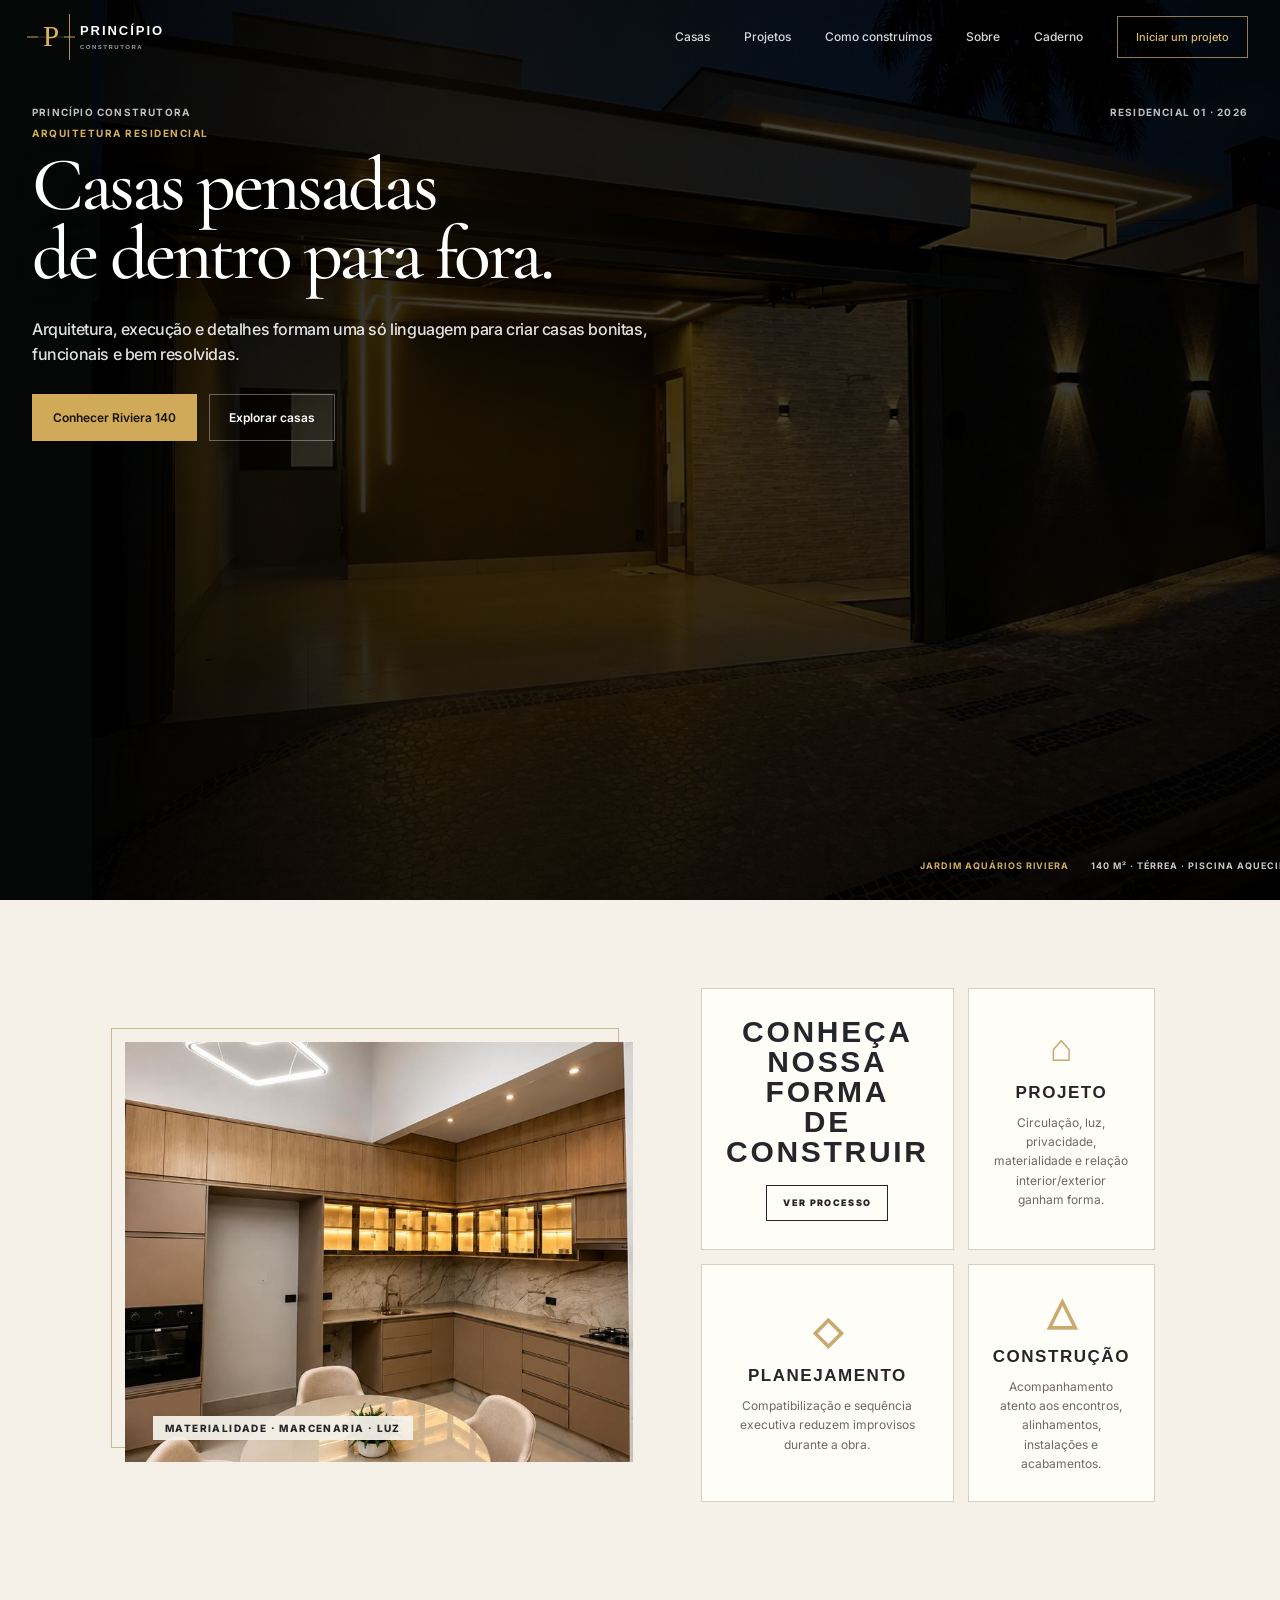
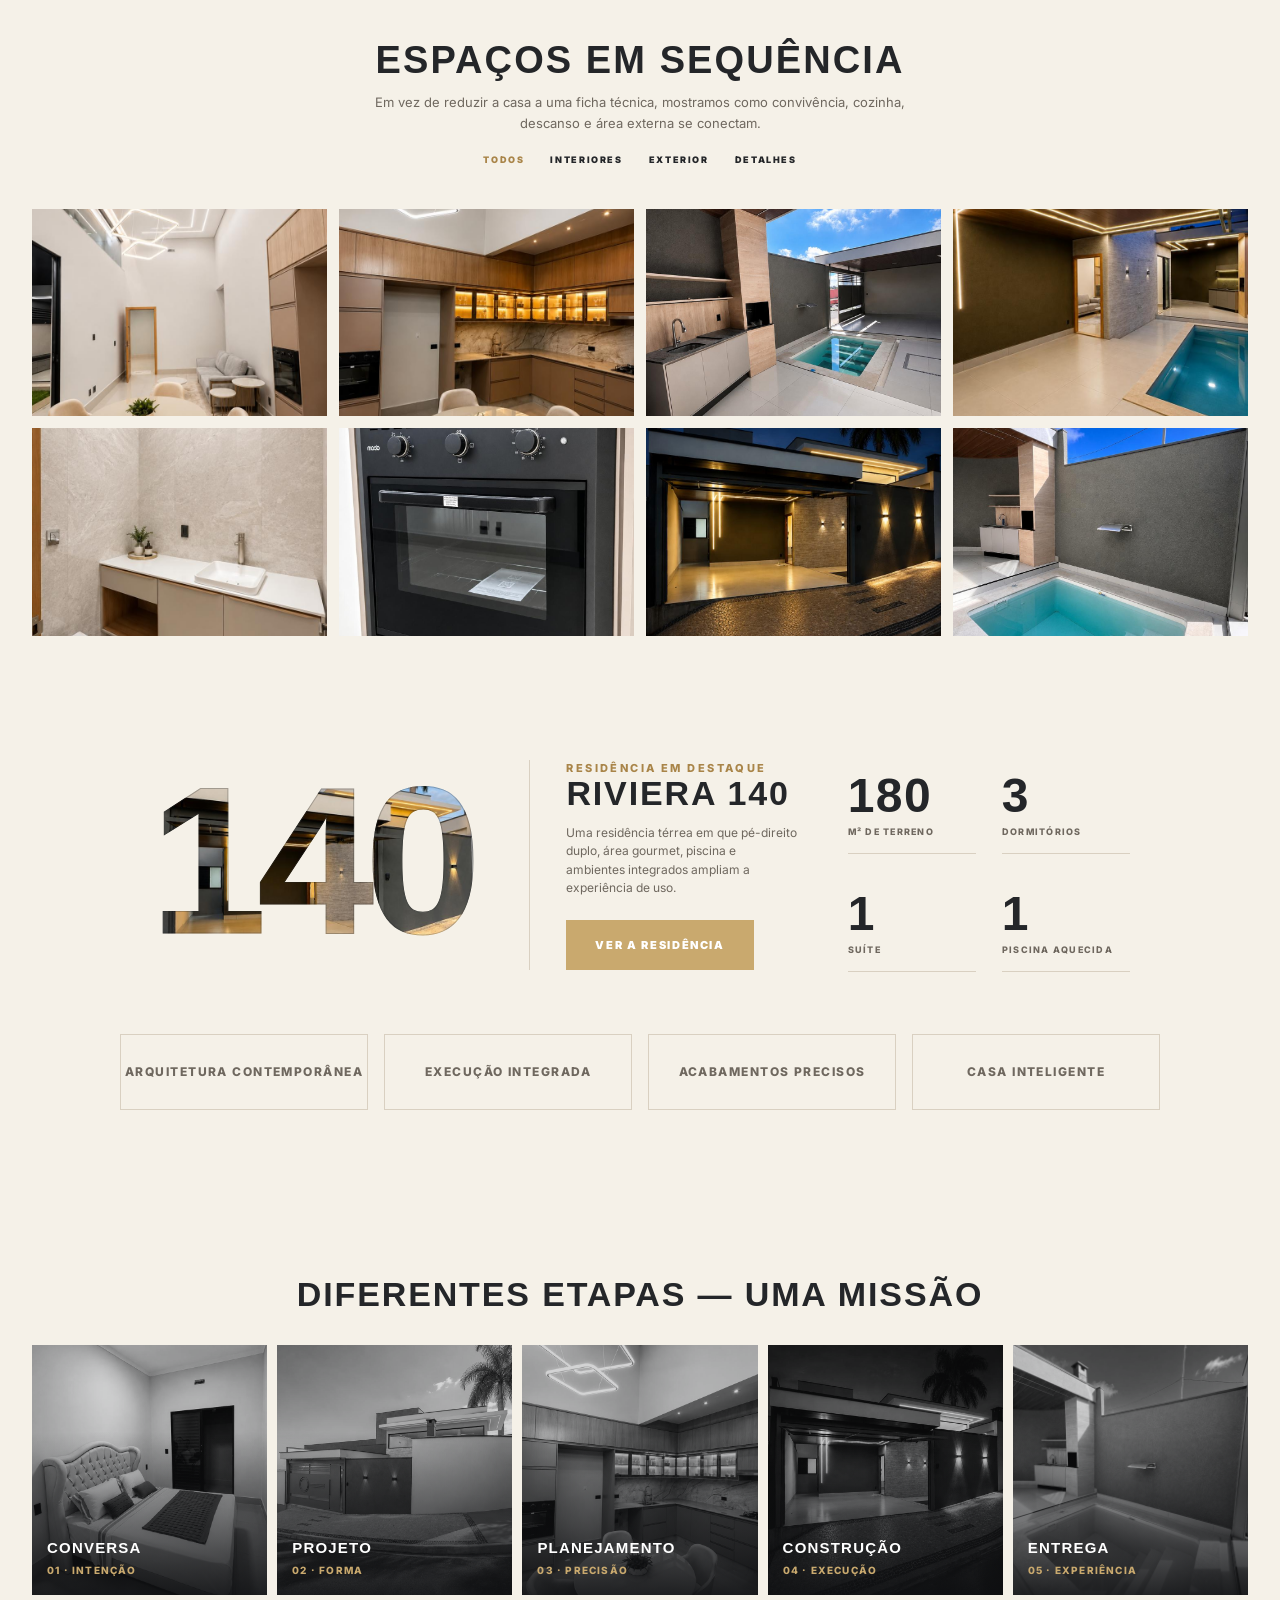
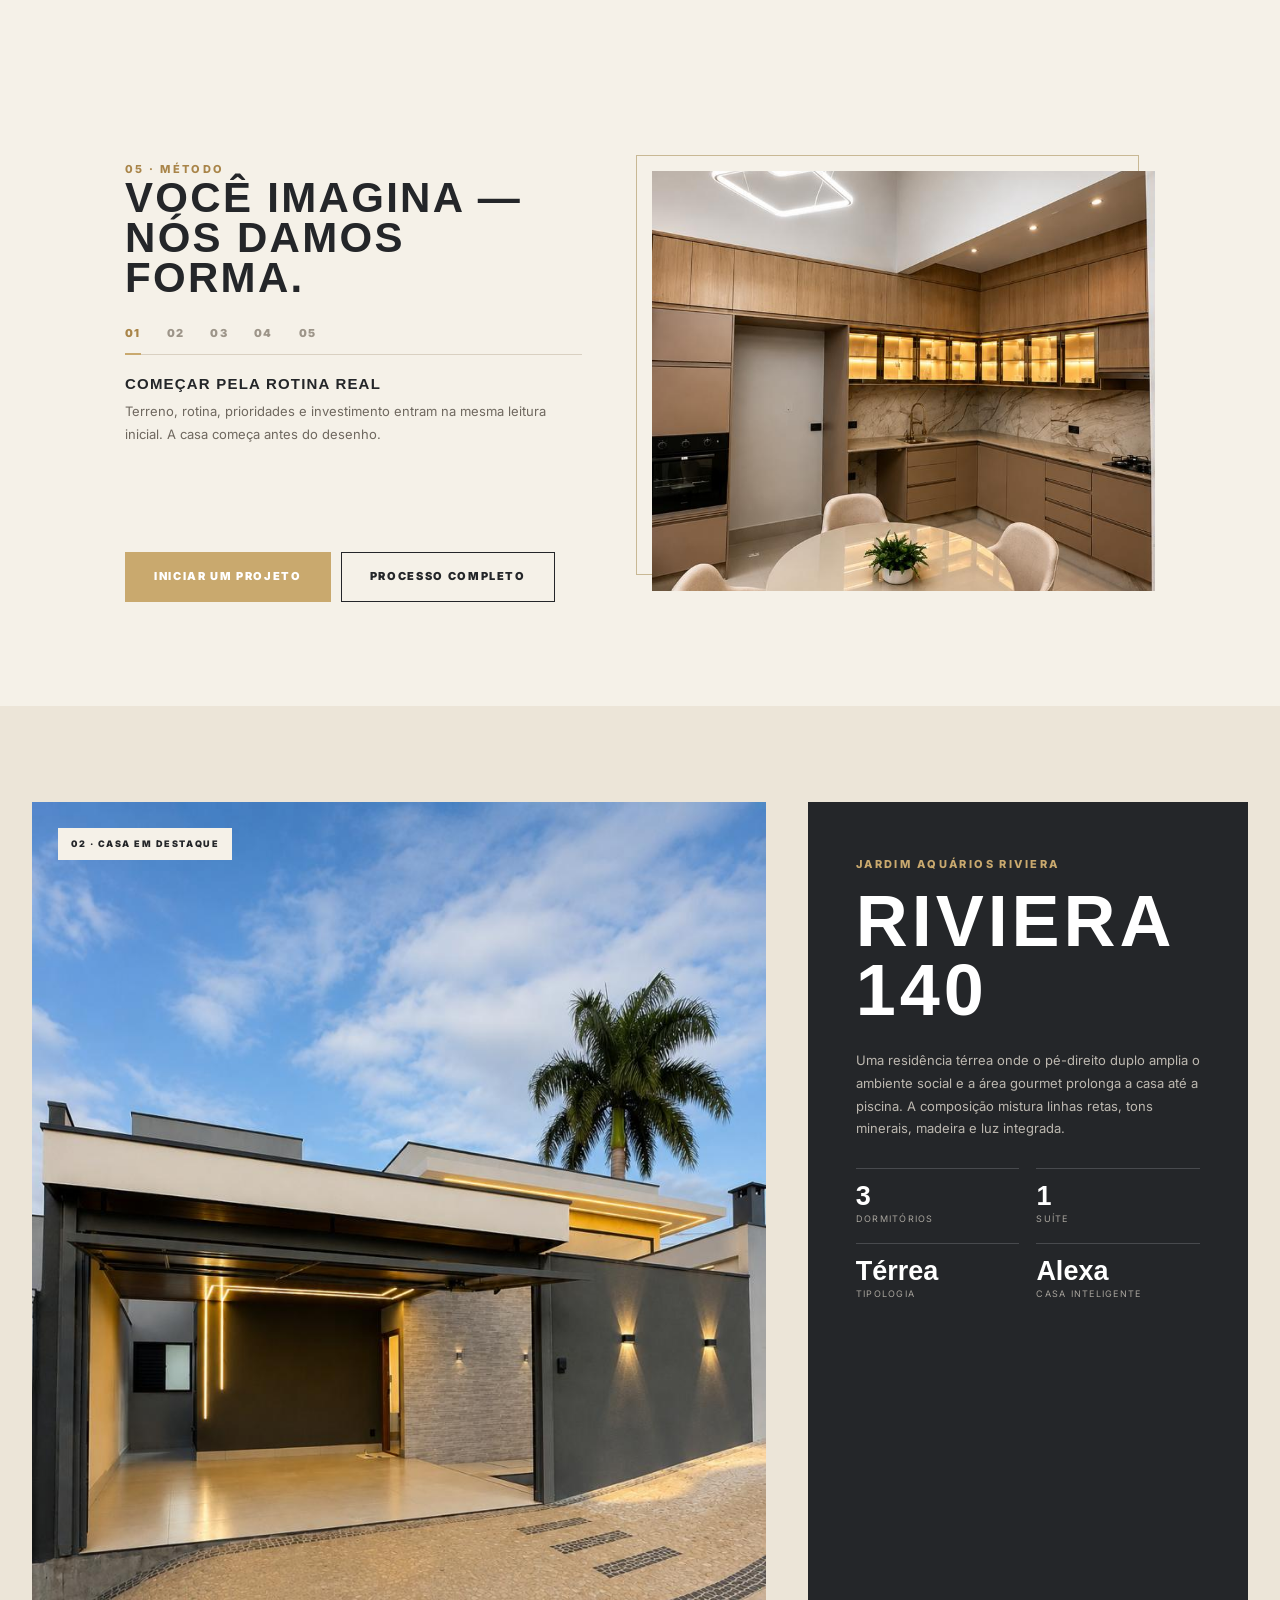
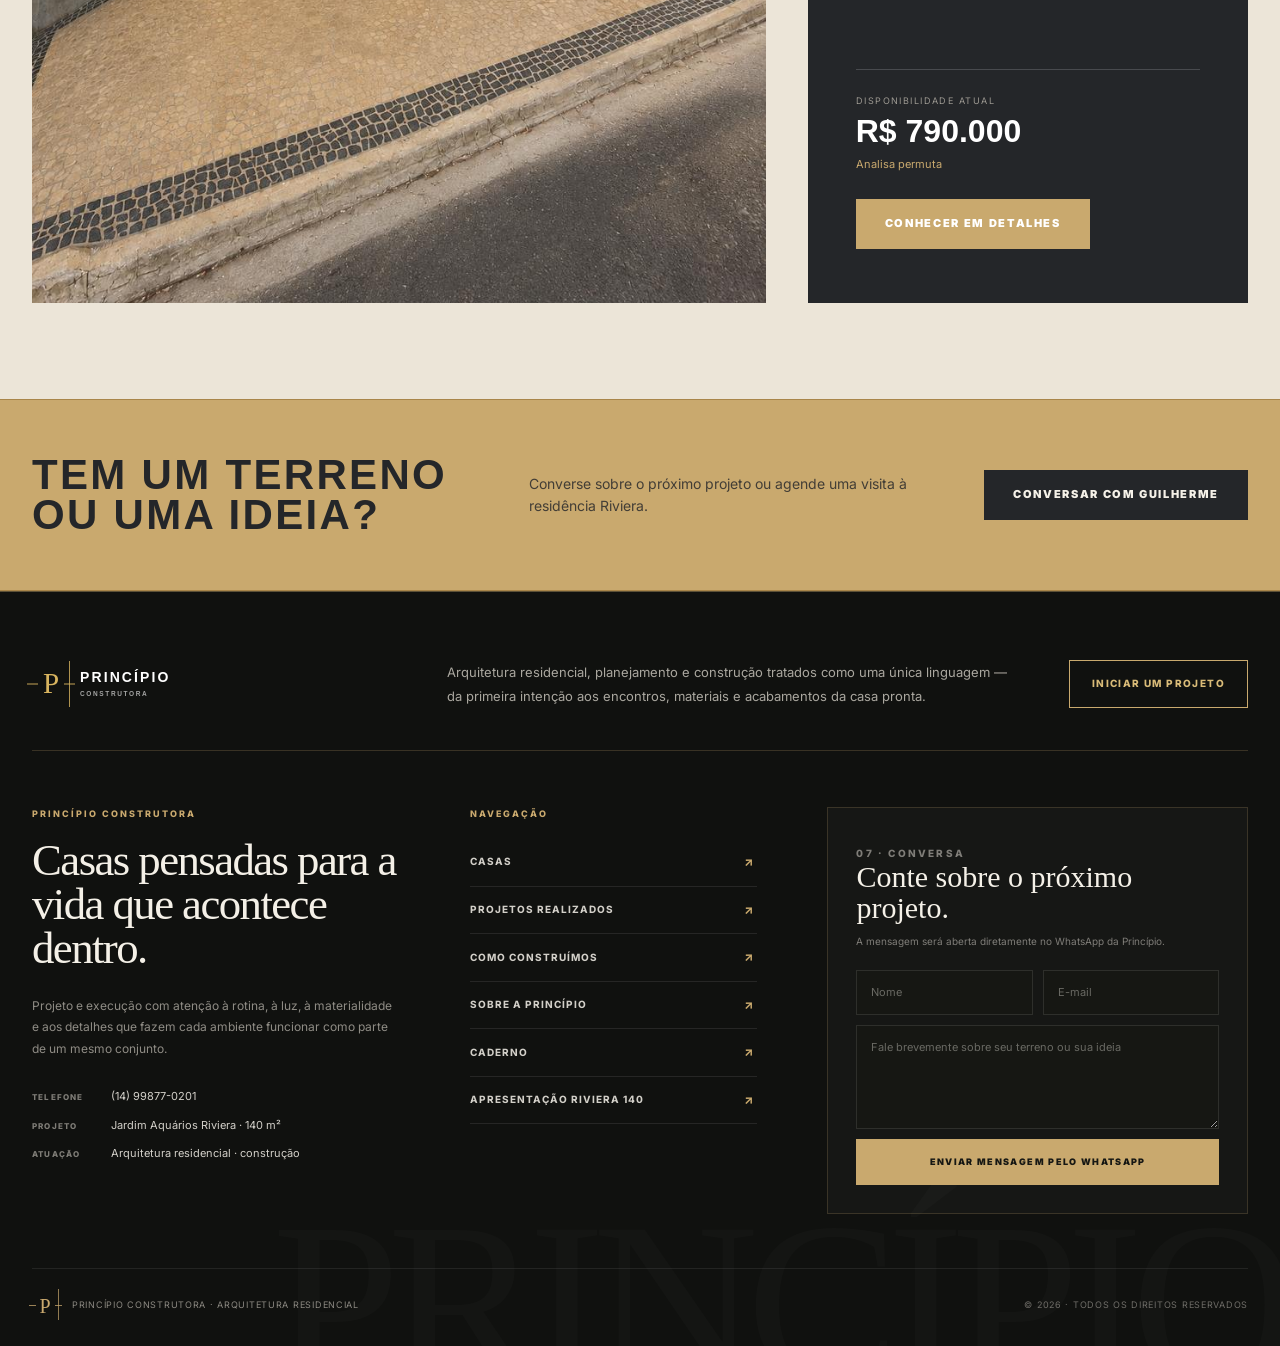
==== commit 8ff77dff: "Update index3.html" ====
--- a/index3.html
+++ b/index3.html
@@ -1,2049 +1,740 @@
 <!doctype html>
 <html lang="pt-BR">
-
 <head>
   <meta charset="utf-8">
   <meta name="viewport" content="width=device-width, initial-scale=1">
-  <meta name="description"
-    content="Princípio Construtora — arquitetura residencial, construção e casas pensadas de dentro para fora.">
+  <meta name="description" content="Princípio Construtora — arquitetura residencial, construção e casas pensadas de dentro para fora.">
   <meta name="theme-color" content="#25272a">
   <title>Princípio Construtora — Arquitetura residencial</title>
 
   <link rel="preconnect" href="https://fonts.googleapis.com">
   <link rel="preconnect" href="https://fonts.gstatic.com" crossorigin>
-  <link
-    href="https://fonts.googleapis.com/css2?family=Cormorant+Garamond:wght@500;600&family=Inter:wght@400;500;600;700&display=swap"
-    rel="stylesheet">
+  <link href="https://fonts.googleapis.com/css2?family=Cormorant+Garamond:wght@500;600&family=Inter:wght@400;500;600;700&display=swap" rel="stylesheet">
 
   <style>
-    :root {
-      --ink: #242629;
-      --ink-2: #303236;
-      --paper: #f5f1e8;
-      --soft: #ece5d8;
-      --line: #d9d0c1;
-      --muted: #6f685f;
-      --gold: #c9a96e;
-      --gold-dark: #a98549;
-      --green: #c9a96e;
-      --accent: #a98549;
-      --shadow: 0 22px 60px rgba(28, 30, 33, .10);
-      --max: 1450px;
-      --condensed: "Arial Narrow", "HelveticaNeue-CondensedBold", "Roboto Condensed", Impact, sans-serif;
-      --sans: Inter, ui-sans-serif, -apple-system, BlinkMacSystemFont, "Segoe UI", Roboto, Arial, sans-serif;
-    }
-
-    * {
-      box-sizing: border-box
-    }
-
-    html {
-      scroll-behavior: smooth
-    }
-
-    body {
-      margin: 0;
-      background: var(--paper);
-      color: var(--ink);
-      font-family: var(--sans);
-      line-height: 1.55
-    }
-
-    body.menu-open {
-      overflow: hidden
-    }
-
-    a {
-      color: inherit;
-      text-decoration: none
-    }
-
-    img {
-      display: block;
-      width: 100%;
-      height: 100%;
-      object-fit: cover
-    }
-
-    figure {
-      margin: 0
-    }
-
-    button,
-    input,
-    textarea {
-      font: inherit
-    }
-
-    .container {
-      width: min(calc(100% - 64px), var(--max));
-      margin-inline: auto
-    }
-
-    .section {
-      padding: 100px 0
-    }
-
-    .kicker,
-    .eyebrow {
-      font-size: 11px;
-      font-weight: 800;
-      letter-spacing: .22em;
-      text-transform: uppercase;
-      color: var(--gold-dark)
-    }
-
-    .title-condensed {
-      margin: 0;
-      font-family: var(--condensed);
-      font-weight: 800;
-      text-transform: uppercase;
-      letter-spacing: .055em;
-      line-height: .96
-    }
-
-    .section-title {
-      font-size: clamp(38px, 5vw, 72px)
-    }
-
-    .body-copy {
-      color: var(--muted);
-      font-size: 15px;
-      line-height: 1.8
-    }
-
-    .btn {
-      display: inline-flex;
-      align-items: center;
-      justify-content: center;
-      min-height: 50px;
-      padding: 0 28px;
-      border: 1px solid currentColor;
-      font-size: 11px;
-      font-weight: 900;
-      letter-spacing: .15em;
-      text-transform: uppercase;
-      transition: .25s ease;
-      cursor: pointer
-    }
-
-    .btn-gold {
-      background: var(--gold);
-      border-color: var(--gold);
-      color: #fff
-    }
-
-    .btn-gold:hover {
-      background: var(--gold-dark);
-      border-color: var(--gold-dark)
-    }
-
-    .btn-dark {
-      background: var(--ink);
-      border-color: var(--ink);
-      color: #fff
-    }
-
-    .btn-dark:hover {
-      background: #0f1011;
-      border-color: #0f1011
-    }
-
-    .btn-outline {
-      background: transparent;
-      color: var(--ink)
-    }
-
-    .btn-outline:hover {
-      background: var(--ink);
-      color: #fff
-    }
+    :root{
+      --ink:#242629;
+      --ink-2:#303236;
+      --paper:#f5f1e8;
+      --soft:#ece5d8;
+      --line:#d9d0c1;
+      --muted:#6f685f;
+      --gold:#c9a96e;
+      --gold-dark:#a98549;
+      --green:#c9a96e;
+      --accent:#a98549;
+      --shadow:0 22px 60px rgba(28,30,33,.10);
+      --max:1450px;
+      --condensed:"Arial Narrow","HelveticaNeue-CondensedBold","Roboto Condensed",Impact,sans-serif;
+      --sans:Inter,ui-sans-serif,-apple-system,BlinkMacSystemFont,"Segoe UI",Roboto,Arial,sans-serif;
+    }
+
+    *{box-sizing:border-box}
+    html{scroll-behavior:smooth}
+    body{margin:0;background:var(--paper);color:var(--ink);font-family:var(--sans);line-height:1.55}
+    body.menu-open{overflow:hidden}
+    a{color:inherit;text-decoration:none}
+    img{display:block;width:100%;height:100%;object-fit:cover}
+    figure{margin:0}
+    button,input,textarea{font:inherit}
+
+    .container{width:min(calc(100% - 64px),var(--max));margin-inline:auto}
+    .section{padding:100px 0}
+    .kicker,.eyebrow{font-size:11px;font-weight:800;letter-spacing:.22em;text-transform:uppercase;color:var(--gold-dark)}
+    .title-condensed{margin:0;font-family:var(--condensed);font-weight:800;text-transform:uppercase;letter-spacing:.055em;line-height:.96}
+    .section-title{font-size:clamp(38px,5vw,72px)}
+    .body-copy{color:var(--muted);font-size:15px;line-height:1.8}
+    .btn{display:inline-flex;align-items:center;justify-content:center;min-height:50px;padding:0 28px;border:1px solid currentColor;font-size:11px;font-weight:900;letter-spacing:.15em;text-transform:uppercase;transition:.25s ease;cursor:pointer}
+    .btn-gold{background:var(--gold);border-color:var(--gold);color:#fff}
+    .btn-gold:hover{background:var(--gold-dark);border-color:var(--gold-dark)}
+    .btn-dark{background:var(--ink);border-color:var(--ink);color:#fff}
+    .btn-dark:hover{background:#0f1011;border-color:#0f1011}
+    .btn-outline{background:transparent;color:var(--ink)}
+    .btn-outline:hover{background:var(--ink);color:#fff}
 
     /* Faixa superior: estrutura da referência, identidade cromática Princípio */
-    .promo-bar {
-      background: var(--ink);
-      color: #f5f1e8;
-      border-bottom: 1px solid rgba(201, 169, 110, .45)
-    }
-
-    .promo-inner {
-      min-height: 52px;
-      display: flex;
-      align-items: center;
-      justify-content: center;
-      gap: 24px;
-      padding: 8px 24px;
-      text-align: center
-    }
-
-    .promo-inner strong {
-      font-size: 19px;
-      letter-spacing: .04em
-    }
-
-    .promo-inner span {
-      font-size: 14px;
-      opacity: .95
-    }
-
-    .promo-action {
-      padding: 11px 20px;
-      background: var(--gold);
-      color: var(--ink);
-      font-weight: 900;
-      font-size: 11px;
-      letter-spacing: .08em;
-      text-transform: uppercase;
-      border-radius: 2px
-    }
+    .promo-bar{background:var(--ink);color:#f5f1e8;border-bottom:1px solid rgba(201,169,110,.45)}
+    .promo-inner{min-height:52px;display:flex;align-items:center;justify-content:center;gap:24px;padding:8px 24px;text-align:center}
+    .promo-inner strong{font-size:19px;letter-spacing:.04em}
+    .promo-inner span{font-size:14px;opacity:.95}
+    .promo-action{padding:11px 20px;background:var(--gold);color:var(--ink);font-weight:900;font-size:11px;letter-spacing:.08em;text-transform:uppercase;border-radius:2px}
 
     /* Header no mesmo grafite da faixa superior */
-    .header {
-      position: sticky;
-      top: 0;
-      z-index: 50;
-      background: rgba(36, 38, 41, .98);
-      backdrop-filter: blur(10px);
-      border-bottom: 1px solid rgba(201, 169, 110, .42);
-      color: var(--paper)
-    }
-
-    .header-inner {
-      width: min(calc(100% - 64px), var(--max));
-      min-height: 96px;
-      margin: auto;
-      display: flex;
-      align-items: center;
-      justify-content: space-between;
-      gap: 30px
-    }
-
-    .brand {
-      display: flex;
-      align-items: center;
-      gap: 13px;
-      flex: none
-    }
-
-    .header .brand {
-      background: var(--paper);
-      padding: 6px 10px;
-      border-radius: 1px
-    }
-
-    .brand-logo {
-      display: block;
-      width: 181px;
-      height: auto;
-      object-fit: contain
-    }
-
-    .brand-mark {
-      width: 46px;
-      height: 40px;
-      position: relative;
-      display: grid;
-      place-items: center
-    }
-
-    .brand-mark::before,
-    .brand-mark::after {
-      content: "";
-      position: absolute;
-      width: 30px;
-      height: 12px;
-      border: 7px solid var(--gold);
-      transform: skewX(-28deg)
-    }
-
-    .brand-mark::before {
-      top: 2px;
-      left: 4px;
-      border-right: 0
-    }
-
-    .brand-mark::after {
-      bottom: 2px;
-      right: 4px;
-      border-left: 0;
-      border-color: var(--ink)
-    }
-
-    .brand-copy {
-      font-weight: 950;
-      letter-spacing: -.045em;
-      font-size: 22px;
-      line-height: .8
-    }
-
-    .brand-copy small {
-      display: block;
-      margin-top: 8px;
-      font-size: 9px;
-      letter-spacing: .32em;
-      font-weight: 800;
-      color: var(--gold-dark)
-    }
-
-    .nav {
-      display: flex;
-      align-items: center;
-      gap: 30px;
-      font-size: 13px;
-      font-weight: 650;
-      color: var(--paper)
-    }
-
-    .nav a {
-      position: relative;
-      padding: 39px 0 35px;
-      color: var(--paper)
-    }
-
-    .nav a:not(.nav-cta)::after {
-      content: "";
-      position: absolute;
-      left: 0;
-      right: 100%;
-      bottom: 27px;
-      height: 2px;
-      background: var(--gold);
-      transition: .25s
-    }
-
-    .nav a:hover::after,
-    .nav a.active::after {
-      right: 0
-    }
-
-    .nav-cta {
-      padding: 13px 18px !important;
-      border: 1px solid var(--gold);
-      color: var(--paper) !important
-    }
-
-    .nav-cta:hover {
-      background: var(--gold);
-      border-color: var(--gold);
-      color: var(--ink) !important
-    }
-
-    .menu-btn {
-      display: none;
-      width: 46px;
-      height: 46px;
-      border: 0;
-      background: transparent;
-      color: var(--paper);
-      font-size: 25px;
-      cursor: pointer
-    }
+    .header{position:sticky;top:0;z-index:50;background:rgba(36,38,41,.98);backdrop-filter:blur(10px);border-bottom:1px solid rgba(201,169,110,.42);color:var(--paper)}
+    .header-inner{width:min(calc(100% - 64px),var(--max));min-height:96px;margin:auto;display:flex;align-items:center;justify-content:space-between;gap:30px}
+    .brand{display:flex;align-items:center;gap:13px;flex:none}
+    .header .brand{background:var(--paper);padding:6px 10px;border-radius:1px}
+    .brand-logo{display:block;width:181px;height:auto;object-fit:contain}
+    .brand-mark{width:46px;height:40px;position:relative;display:grid;place-items:center}
+    .brand-mark::before,.brand-mark::after{content:"";position:absolute;width:30px;height:12px;border:7px solid var(--gold);transform:skewX(-28deg)}
+    .brand-mark::before{top:2px;left:4px;border-right:0}
+    .brand-mark::after{bottom:2px;right:4px;border-left:0;border-color:var(--ink)}
+    .brand-copy{font-weight:950;letter-spacing:-.045em;font-size:22px;line-height:.8}
+    .brand-copy small{display:block;margin-top:8px;font-size:9px;letter-spacing:.32em;font-weight:800;color:var(--gold-dark)}
+    .nav{display:flex;align-items:center;gap:30px;font-size:13px;font-weight:650;color:var(--paper)}
+    .nav a{position:relative;padding:39px 0 35px;color:var(--paper)}
+    .nav a:not(.nav-cta)::after{content:"";position:absolute;left:0;right:100%;bottom:27px;height:2px;background:var(--gold);transition:.25s}
+    .nav a:hover::after,.nav a.active::after{right:0}
+    .nav-cta{padding:13px 18px!important;border:1px solid var(--gold);color:var(--paper)!important}
+    .nav-cta:hover{background:var(--gold);border-color:var(--gold);color:var(--ink)!important}
+    .menu-btn{display:none;width:46px;height:46px;border:0;background:transparent;color:var(--paper);font-size:25px;cursor:pointer}
 
     /* Hero com enquadramento e índice lateral do modelo */
-    .hero-shell {
-      position: relative;
-      width: calc(100% - 40px);
-      max-width: 1680px;
-      margin: 0 auto;
-      padding-right: 64px
-    }
-
-    .hero {
-      position: relative;
-      min-height: 760px;
-      height: calc(100vh - 126px);
-      max-height: 880px;
-      overflow: hidden;
-      background: var(--ink)
-    }
-
-    .hero-media {
-      position: absolute;
-      inset: 0
-    }
-
-    .hero-media::after {
-      content: "";
-      position: absolute;
-      inset: 0;
-      background: linear-gradient(90deg, rgba(12, 14, 15, .42), rgba(12, 14, 15, .18) 50%, rgba(12, 14, 15, .35)), linear-gradient(0deg, rgba(12, 14, 15, .35), transparent 62%)
-    }
-
-    .hero-content {
-      position: absolute;
-      inset: 0;
-      z-index: 2;
-      display: grid;
-      place-items: center;
-      text-align: center;
-      color: #fff;
-      padding: 60px 8vw
-    }
-
-    .hero-content-inner {
-      max-width: 900px
-    }
-
-    .hero-label {
-      margin: 0 0 22px;
-      font-size: 11px;
-      font-weight: 900;
-      letter-spacing: .28em;
-      text-transform: uppercase;
-      color: #fff
-    }
-
-    .hero h1 {
-      font-size: clamp(48px, 6.5vw, 94px);
-      text-shadow: 0 4px 20px rgba(0, 0, 0, .24)
-    }
-
-    .hero-copy {
-      max-width: 720px;
-      margin: 22px auto 0;
-      font-size: 15px;
-      line-height: 1.7;
-      font-weight: 520;
-      color: rgba(255, 255, 255, .92)
-    }
-
-    .hero-actions {
-      margin-top: 30px;
-      display: flex;
-      gap: 12px;
-      justify-content: center;
-      flex-wrap: wrap
-    }
-
-    .hero .btn-outline {
-      border-color: rgba(255, 255, 255, .75);
-      color: #fff
-    }
-
-    .hero .btn-outline:hover {
-      background: #fff;
-      color: var(--ink)
-    }
-
-    .hero-meta {
-      position: absolute;
-      left: 28px;
-      right: 28px;
-      bottom: 24px;
-      z-index: 3;
-      display: flex;
-      justify-content: space-between;
-      gap: 20px;
-      color: #fff;
-      font-size: 10px;
-      font-weight: 800;
-      letter-spacing: .15em;
-      text-transform: uppercase
-    }
-
-    .hero-rail {
-      position: absolute;
-      right: 0;
-      top: 0;
-      width: 60px;
-      height: 100%;
-      display: flex;
-      flex-direction: column;
-      align-items: center;
-      justify-content: center;
-      color: #92908c;
-      border-left: 1px solid var(--line)
-    }
-
-    .hero-counter {
-      writing-mode: vertical-rl;
-      transform: rotate(180deg);
-      font-size: 14px;
-      letter-spacing: .08em
-    }
-
-    .hero-counter strong {
-      color: var(--accent)
-    }
-
-    .rail-lines {
-      position: absolute;
-      bottom: 28%;
-      display: grid;
-      gap: 12px
-    }
-
-    .rail-lines i {
-      display: block;
-      width: 24px;
-      height: 2px;
-      background: #25272a
-    }
-
-    .rail-lines i:last-child {
-      background: var(--gold)
-    }
+    .hero-shell{position:relative;width:calc(100% - 40px);max-width:1680px;margin:0 auto;padding-right:64px}
+    .hero{position:relative;min-height:760px;height:calc(100vh - 126px);max-height:880px;overflow:hidden;background:var(--ink)}
+    .hero-media{position:absolute;inset:0}
+    .hero-media::after{content:"";position:absolute;inset:0;background:linear-gradient(90deg,rgba(12,14,15,.42),rgba(12,14,15,.18) 50%,rgba(12,14,15,.35)),linear-gradient(0deg,rgba(12,14,15,.35),transparent 62%)}
+    .hero-content{position:absolute;inset:0;z-index:2;display:grid;place-items:center;text-align:center;color:#fff;padding:60px 8vw}
+    .hero-content-inner{max-width:900px}
+    .hero-label{margin:0 0 22px;font-size:11px;font-weight:900;letter-spacing:.28em;text-transform:uppercase;color:#fff}
+    .hero h1{font-size:clamp(48px,6.5vw,94px);text-shadow:0 4px 20px rgba(0,0,0,.24)}
+    .hero-copy{max-width:720px;margin:22px auto 0;font-size:15px;line-height:1.7;font-weight:520;color:rgba(255,255,255,.92)}
+    .hero-actions{margin-top:30px;display:flex;gap:12px;justify-content:center;flex-wrap:wrap}
+    .hero .btn-outline{border-color:rgba(255,255,255,.75);color:#fff}
+    .hero .btn-outline:hover{background:#fff;color:var(--ink)}
+    .hero-meta{position:absolute;left:28px;right:28px;bottom:24px;z-index:3;display:flex;justify-content:space-between;gap:20px;color:#fff;font-size:10px;font-weight:800;letter-spacing:.15em;text-transform:uppercase}
+    .hero-rail{position:absolute;right:0;top:0;width:60px;height:100%;display:flex;flex-direction:column;align-items:center;justify-content:center;color:#92908c;border-left:1px solid var(--line)}
+    .hero-counter{writing-mode:vertical-rl;transform:rotate(180deg);font-size:14px;letter-spacing:.08em}
+    .hero-counter strong{color:var(--accent)}
+    .rail-lines{position:absolute;bottom:28%;display:grid;gap:12px}
+    .rail-lines i{display:block;width:24px;height:2px;background:#25272a}
+    .rail-lines i:last-child{background:var(--gold)}
 
     /* Serviços / identidade: foto + cartões 2x2 como no PDF */
-    .services {
-      padding: 88px 0 70px
-    }
-
-    .services-grid {
-      display: grid;
-      grid-template-columns: minmax(380px, 1.15fr) minmax(420px, 1fr);
-      gap: 54px;
-      align-items: center;
-      max-width: 1030px;
-      margin: auto
-    }
-
-    .feature-frame {
-      position: relative;
-      height: 420px;
-      margin: 14px 14px 0 0;
-      background: #eee8dc
-    }
-
-    .feature-frame::before {
-      content: "";
-      position: absolute;
-      inset: -14px 14px 14px -14px;
-      border: 1px solid #c8b894;
-      z-index: -1
-    }
-
-    .feature-frame figcaption {
-      position: absolute;
-      left: 28px;
-      bottom: 22px;
-      background: rgba(245, 241, 232, .95);
-      padding: 6px 12px;
-      font: 800 10px var(--sans);
-      letter-spacing: .14em;
-      text-transform: uppercase
-    }
-
-    .service-cards {
-      display: grid;
-      grid-template-columns: repeat(2, 1fr);
-      gap: 14px
-    }
-
-    .service-card {
-      min-height: 196px;
-      border: 1px solid var(--line);
-      display: flex;
-      flex-direction: column;
-      align-items: center;
-      justify-content: center;
-      text-align: center;
-      padding: 28px 24px;
-      background: #fffdf8;
-      transition: .25s
-    }
-
-    .service-card:hover {
-      transform: translateY(-4px);
-      box-shadow: var(--shadow)
-    }
-
-    .service-card .icon {
-      font-family: var(--condensed);
-      font-size: 38px;
-      color: var(--green);
-      font-weight: 900;
-      line-height: 1;
-      margin-bottom: 16px
-    }
-
-    .service-card h3 {
-      margin: 0;
-      font: 900 17px var(--condensed);
-      letter-spacing: .09em;
-      text-transform: uppercase
-    }
-
-    .service-card p {
-      margin: 10px 0 0;
-      color: var(--muted);
-      font-size: 12px;
-      line-height: 1.6
-    }
-
-    .service-card.action h3 {
-      font-size: 30px;
-      line-height: 1
-    }
-
-    .service-card.action .btn {
-      margin-top: 18px;
-      min-height: 36px;
-      padding: 0 16px;
-      font-size: 9px
-    }
+    .services{padding:88px 0 70px}
+    .services-grid{display:grid;grid-template-columns:minmax(380px,1.15fr) minmax(420px,1fr);gap:54px;align-items:center;max-width:1030px;margin:auto}
+    .feature-frame{position:relative;height:420px;margin:14px 14px 0 0;background:#eee8dc}
+    .feature-frame::before{content:"";position:absolute;inset:-14px 14px 14px -14px;border:1px solid #c8b894;z-index:-1}
+    .feature-frame figcaption{position:absolute;left:28px;bottom:22px;background:rgba(245,241,232,.95);padding:6px 12px;font:800 10px var(--sans);letter-spacing:.14em;text-transform:uppercase}
+    .service-cards{display:grid;grid-template-columns:repeat(2,1fr);gap:14px}
+    .service-card{min-height:196px;border:1px solid var(--line);display:flex;flex-direction:column;align-items:center;justify-content:center;text-align:center;padding:28px 24px;background:#fffdf8;transition:.25s}
+    .service-card:hover{transform:translateY(-4px);box-shadow:var(--shadow)}
+    .service-card .icon{font-family:var(--condensed);font-size:38px;color:var(--green);font-weight:900;line-height:1;margin-bottom:16px}
+    .service-card h3{margin:0;font:900 17px var(--condensed);letter-spacing:.09em;text-transform:uppercase}
+    .service-card p{margin:10px 0 0;color:var(--muted);font-size:12px;line-height:1.6}
+    .service-card.action h3{font-size:30px;line-height:1}
+    .service-card.action .btn{margin-top:18px;min-height:36px;padding:0 16px;font-size:9px}
 
     /* Galeria de projetos */
-    .projects {
-      padding: 70px 0 96px
-    }
-
-    .center-head {
-      text-align: center;
-      max-width: 720px;
-      margin: 0 auto 42px
-    }
-
-    .center-head h2 {
-      font-size: 38px;
-      margin: 0
-    }
-
-    .center-head p {
-      max-width: 570px;
-      margin: 14px auto 0;
-      color: var(--muted);
-      font-size: 13px
-    }
-
-    .filter-row {
-      display: flex;
-      justify-content: center;
-      gap: 26px;
-      margin-top: 20px;
-      font-size: 9px;
-      font-weight: 900;
-      letter-spacing: .18em;
-      text-transform: uppercase
-    }
-
-    .filter-row span:first-child {
-      color: var(--gold-dark)
-    }
-
-    .project-grid {
-      display: grid;
-      grid-template-columns: repeat(4, 1fr);
-      gap: 12px
-    }
-
-    .project-card {
-      position: relative;
-      aspect-ratio: 1.42;
-      overflow: hidden;
-      background: #e8e1d4
-    }
-
-    .project-card img {
-      transition: transform .5s ease, filter .35s ease
-    }
-
-    .project-card:hover img {
-      transform: scale(1.045)
-    }
-
-    .project-overlay {
-      position: absolute;
-      inset: auto 0 0 0;
-      padding: 48px 18px 17px;
-      background: linear-gradient(transparent, rgba(14, 15, 17, .76));
-      color: #fff;
-      transform: translateY(12px);
-      opacity: 0;
-      transition: .25s
-    }
-
-    .project-card:hover .project-overlay {
-      transform: none;
-      opacity: 1
-    }
-
-    .project-overlay b {
-      display: block;
-      font: 900 18px var(--condensed);
-      letter-spacing: .06em;
-      text-transform: uppercase
-    }
-
-    .project-overlay span {
-      font-size: 11px;
-      color: rgba(255, 255, 255, .78)
-    }
+    .projects{padding:70px 0 96px}
+    .center-head{text-align:center;max-width:720px;margin:0 auto 42px}
+    .center-head h2{font-size:38px;margin:0}
+    .center-head p{max-width:570px;margin:14px auto 0;color:var(--muted);font-size:13px}
+    .filter-row{display:flex;justify-content:center;gap:26px;margin-top:20px;font-size:9px;font-weight:900;letter-spacing:.18em;text-transform:uppercase}
+    .filter-row span:first-child{color:var(--gold-dark)}
+    .project-grid{display:grid;grid-template-columns:repeat(4,1fr);gap:12px}
+    .project-card{position:relative;aspect-ratio:1.42;overflow:hidden;background:#e8e1d4}
+    .project-card img{transition:transform .5s ease,filter .35s ease}
+    .project-card:hover img{transform:scale(1.045)}
+    .project-overlay{position:absolute;inset:auto 0 0 0;padding:48px 18px 17px;background:linear-gradient(transparent,rgba(14,15,17,.76));color:#fff;transform:translateY(12px);opacity:0;transition:.25s}
+    .project-card:hover .project-overlay{transform:none;opacity:1}
+    .project-overlay b{display:block;font:900 18px var(--condensed);letter-spacing:.06em;text-transform:uppercase}
+    .project-overlay span{font-size:11px;color:rgba(255,255,255,.78)}
 
     /* Destaque Riviera em formato número + estatísticas */
-    .numbers {
-      padding: 26px 0 100px
-    }
-
-    .numbers-inner {
-      display: grid;
-      grid-template-columns: 1.1fr .95fr 1fr;
-      gap: 50px;
-      align-items: center;
-      max-width: 980px;
-      margin: auto
-    }
-
-    .big-number {
-      font-family: var(--condensed);
-      font-size: 210px;
-      line-height: .84;
-      font-weight: 900;
-      letter-spacing: -.045em;
-      color: transparent;
-      background: url('assets/images/img-08.jpg') center 48%/cover no-repeat;
-      -webkit-background-clip: text;
-      background-clip: text;
-      -webkit-text-stroke: 1px rgba(36, 38, 41, .28);
-      display: inline-block;
-      width: max-content;
-      padding: .04em .035em .08em 0;
-      overflow: visible
-    }
-
-    .big-number::after {
-      content: none
-    }
-
-    .numbers-copy {
-      border-left: 1px solid var(--line);
-      padding-left: 36px
-    }
-
-    .numbers-copy h2 {
-      font-size: 34px;
-      margin: 0 0 14px
-    }
-
-    .numbers-copy p {
-      font-size: 12px;
-      color: var(--muted);
-      margin: 0 0 22px
-    }
-
-    .stats-grid {
-      display: grid;
-      grid-template-columns: repeat(2, 1fr);
-      gap: 22px 26px
-    }
-
-    .stat {
-      padding: 14px 0;
-      border-bottom: 1px solid var(--line)
-    }
-
-    .stat strong {
-      display: block;
-      font: 900 48px/1 var(--condensed);
-      letter-spacing: .03em
-    }
-
-    .stat span {
-      display: block;
-      margin-top: 5px;
-      font-size: 9px;
-      font-weight: 800;
-      letter-spacing: .14em;
-      text-transform: uppercase;
-      color: var(--muted)
-    }
-
-    .value-strip {
-      display: grid;
-      grid-template-columns: repeat(4, 1fr);
-      gap: 16px;
-      max-width: 1040px;
-      margin: 62px auto 0
-    }
-
-    .value-strip div {
-      height: 76px;
-      border: 1px solid var(--line);
-      display: grid;
-      place-items: center;
-      text-align: center;
-      font: 800 12px var(--sans);
-      letter-spacing: .12em;
-      text-transform: uppercase;
-      color: #6f685f
-    }
+    .numbers{padding:26px 0 100px}
+    .numbers-inner{display:grid;grid-template-columns:1.1fr .95fr 1fr;gap:50px;align-items:center;max-width:980px;margin:auto}
+    .big-number{font-family:var(--condensed);font-size:210px;line-height:.84;font-weight:900;letter-spacing:-.045em;color:transparent;background:url('assets/images/img-08.jpg') center 48%/cover no-repeat;-webkit-background-clip:text;background-clip:text;-webkit-text-stroke:1px rgba(36,38,41,.28);display:inline-block;width:max-content;padding:.04em .035em .08em 0;overflow:visible}
+    .big-number::after{content:none}
+    .numbers-copy{border-left:1px solid var(--line);padding-left:36px}
+    .numbers-copy h2{font-size:34px;margin:0 0 14px}
+    .numbers-copy p{font-size:12px;color:var(--muted);margin:0 0 22px}
+    .stats-grid{display:grid;grid-template-columns:repeat(2,1fr);gap:22px 26px}
+    .stat{padding:14px 0;border-bottom:1px solid var(--line)}
+    .stat strong{display:block;font:900 48px/1 var(--condensed);letter-spacing:.03em}
+    .stat span{display:block;margin-top:5px;font-size:9px;font-weight:800;letter-spacing:.14em;text-transform:uppercase;color:var(--muted)}
+    .value-strip{display:grid;grid-template-columns:repeat(4,1fr);gap:16px;max-width:1040px;margin:62px auto 0}
+    .value-strip div{height:76px;border:1px solid var(--line);display:grid;place-items:center;text-align:center;font:800 12px var(--sans);letter-spacing:.12em;text-transform:uppercase;color:#6f685f}
 
     /* Processo em cartões horizontais */
-    .mission {
-      padding: 68px 0 94px
-    }
-
-    .mission h2 {
-      text-align: center;
-      font-size: 34px;
-      margin: 0 0 34px
-    }
-
-    .mission-grid {
-      display: grid;
-      grid-template-columns: repeat(5, 1fr);
-      gap: 10px
-    }
-
-    .mission-card {
-      position: relative;
-      aspect-ratio: .94;
-      overflow: hidden;
-      background: #2f3134
-    }
-
-    .mission-card img {
-      filter: grayscale(1);
-      opacity: .8;
-      transition: .35s
-    }
-
-    .mission-card:hover img {
-      filter: grayscale(.2);
-      opacity: .95;
-      transform: scale(1.035)
-    }
-
-    .mission-card::after {
-      content: "";
-      position: absolute;
-      inset: 35% 0 0;
-      background: linear-gradient(transparent, rgba(14, 15, 17, .88))
-    }
-
-    .mission-card figcaption {
-      position: absolute;
-      z-index: 2;
-      left: 15px;
-      right: 15px;
-      bottom: 14px;
-      color: #fff
-    }
-
-    .mission-card figcaption b {
-      display: block;
-      font: 900 15px var(--condensed);
-      letter-spacing: .08em;
-      text-transform: uppercase
-    }
-
-    .mission-card figcaption span {
-      font-size: 10px;
-      color: var(--gold);
-      font-weight: 800;
-      text-transform: uppercase;
-      letter-spacing: .12em
-    }
+    .mission{padding:68px 0 94px}
+    .mission h2{text-align:center;font-size:34px;margin:0 0 34px}
+    .mission-grid{display:grid;grid-template-columns:repeat(5,1fr);gap:10px}
+    .mission-card{position:relative;aspect-ratio:.94;overflow:hidden;background:#2f3134}
+    .mission-card img{filter:grayscale(1);opacity:.8;transition:.35s}
+    .mission-card:hover img{filter:grayscale(.2);opacity:.95;transform:scale(1.035)}
+    .mission-card::after{content:"";position:absolute;inset:35% 0 0;background:linear-gradient(transparent,rgba(14,15,17,.88))}
+    .mission-card figcaption{position:absolute;z-index:2;left:15px;right:15px;bottom:14px;color:#fff}
+    .mission-card figcaption b{display:block;font:900 15px var(--condensed);letter-spacing:.08em;text-transform:uppercase}
+    .mission-card figcaption span{font-size:10px;color:var(--gold);font-weight:800;text-transform:uppercase;letter-spacing:.12em}
 
     /* Processo detalhado: duas colunas como “you dream — we embody” */
-    .process {
-      padding: 72px 0 104px
-    }
-
-    .process-grid {
-      display: grid;
-      grid-template-columns: 1fr 1.1fr;
-      gap: 70px;
-      align-items: center;
-      max-width: 1030px;
-      margin: auto
-    }
-
-    .process-copy h2 {
-      font-size: 42px;
-      margin: 0 0 18px
-    }
-
-    .step-tabs {
-      display: flex;
-      gap: 26px;
-      border-bottom: 1px solid var(--line);
-      margin: 26px 0 20px
-    }
-
-    .step-tabs button {
-      border: 0;
-      background: none;
-      padding: 0 0 12px;
-      color: #9d9589;
-      font-size: 11px;
-      font-weight: 900;
-      letter-spacing: .12em;
-      cursor: pointer;
-      position: relative
-    }
-
-    .step-tabs button.active {
-      color: var(--gold-dark)
-    }
-
-    .step-tabs button.active::after {
-      content: "";
-      position: absolute;
-      left: 0;
-      right: 0;
-      bottom: -1px;
-      height: 2px;
-      background: var(--gold)
-    }
-
-    .step-content {
-      min-height: 155px
-    }
-
-    .step-panel {
-      display: none
-    }
-
-    .step-panel.active {
-      display: block
-    }
-
-    .step-panel h3 {
-      font: 900 15px var(--condensed);
-      letter-spacing: .08em;
-      text-transform: uppercase;
-      margin: 0 0 8px
-    }
-
-    .step-panel p {
-      margin: 0;
-      color: var(--muted);
-      font-size: 13px;
-      line-height: 1.75
-    }
-
-    .process-actions {
-      display: flex;
-      gap: 10px;
-      flex-wrap: wrap;
-      margin-top: 22px
-    }
-
-    .process-image {
-      height: 420px;
-      position: relative;
-      background: #e9e2d6
-    }
-
-    .process-image::before {
-      content: "";
-      position: absolute;
-      inset: -16px 16px 16px -16px;
-      border: 1px solid #c8b894;
-      z-index: -1
-    }
+    .process{padding:72px 0 104px}
+    .process-grid{display:grid;grid-template-columns:1fr 1.1fr;gap:70px;align-items:center;max-width:1030px;margin:auto}
+    .process-copy h2{font-size:42px;margin:0 0 18px}
+    .step-tabs{display:flex;gap:26px;border-bottom:1px solid var(--line);margin:26px 0 20px}
+    .step-tabs button{border:0;background:none;padding:0 0 12px;color:#9d9589;font-size:11px;font-weight:900;letter-spacing:.12em;cursor:pointer;position:relative}
+    .step-tabs button.active{color:var(--gold-dark)}
+    .step-tabs button.active::after{content:"";position:absolute;left:0;right:0;bottom:-1px;height:2px;background:var(--gold)}
+    .step-content{min-height:155px}
+    .step-panel{display:none}
+    .step-panel.active{display:block}
+    .step-panel h3{font:900 15px var(--condensed);letter-spacing:.08em;text-transform:uppercase;margin:0 0 8px}
+    .step-panel p{margin:0;color:var(--muted);font-size:13px;line-height:1.75}
+    .process-actions{display:flex;gap:10px;flex-wrap:wrap;margin-top:22px}
+    .process-image{height:420px;position:relative;background:#e9e2d6}
+    .process-image::before{content:"";position:absolute;inset:-16px 16px 16px -16px;border:1px solid #c8b894;z-index:-1}
 
     /* Casa em destaque */
-    .spotlight {
-      padding: 96px 0;
-      background: var(--soft)
-    }
-
-    .spotlight-grid {
-      display: grid;
-      grid-template-columns: 1.25fr .75fr;
-      gap: 42px;
-      align-items: stretch
-    }
-
-    .spotlight-image {
-      min-height: 560px;
-      position: relative
-    }
-
-    .spotlight-image .badge {
-      position: absolute;
-      left: 26px;
-      top: 26px;
-      background: #f5f1e8;
-      padding: 9px 13px;
-      font-size: 9px;
-      font-weight: 900;
-      letter-spacing: .17em;
-      text-transform: uppercase
-    }
-
-    .spotlight-panel {
-      background: var(--ink);
-      color: #fff;
-      padding: 54px 48px;
-      display: flex;
-      flex-direction: column;
-      justify-content: space-between
-    }
-
-    .spotlight-panel h2 {
-      font-size: 72px;
-      margin: 14px 0 24px
-    }
-
-    .spotlight-panel p {
-      color: #bdb8b0;
-      font-size: 13px;
-      line-height: 1.75
-    }
-
-    .specs {
-      display: grid;
-      grid-template-columns: 1fr 1fr;
-      gap: 17px;
-      margin: 28px 0
-    }
-
-    .specs div {
-      border-top: 1px solid #484a4e;
-      padding-top: 12px
-    }
-
-    .specs b {
-      display: block;
-      font: 900 27px var(--condensed)
-    }
-
-    .specs span {
-      display: block;
-      color: #a8a49d;
-      font-size: 9px;
-      text-transform: uppercase;
-      letter-spacing: .14em
-    }
-
-    .price {
-      border-top: 1px solid #484a4e;
-      padding-top: 24px;
-      margin-top: 20px
-    }
-
-    .price small {
-      display: block;
-      color: #9d9992;
-      font-size: 9px;
-      letter-spacing: .16em;
-      text-transform: uppercase
-    }
-
-    .price strong {
-      display: block;
-      font: 900 32px var(--condensed);
-      margin-top: 5px
-    }
-
-    .price em {
-      font-style: normal;
-      color: var(--gold);
-      font-size: 11px
-    }
+    .spotlight{padding:96px 0;background:var(--soft)}
+    .spotlight-grid{display:grid;grid-template-columns:1.25fr .75fr;gap:42px;align-items:stretch}
+    .spotlight-image{min-height:560px;position:relative}
+    .spotlight-image .badge{position:absolute;left:26px;top:26px;background:#f5f1e8;padding:9px 13px;font-size:9px;font-weight:900;letter-spacing:.17em;text-transform:uppercase}
+    .spotlight-panel{background:var(--ink);color:#fff;padding:54px 48px;display:flex;flex-direction:column;justify-content:space-between}
+    .spotlight-panel h2{font-size:72px;margin:14px 0 24px}
+    .spotlight-panel p{color:#bdb8b0;font-size:13px;line-height:1.75}
+    .specs{display:grid;grid-template-columns:1fr 1fr;gap:17px;margin:28px 0}
+    .specs div{border-top:1px solid #484a4e;padding-top:12px}
+    .specs b{display:block;font:900 27px var(--condensed)}
+    .specs span{display:block;color:#a8a49d;font-size:9px;text-transform:uppercase;letter-spacing:.14em}
+    .price{border-top:1px solid #484a4e;padding-top:24px;margin-top:20px}
+    .price small{display:block;color:#9d9992;font-size:9px;letter-spacing:.16em;text-transform:uppercase}
+    .price strong{display:block;font:900 32px var(--condensed);margin-top:5px}
+    .price em{font-style:normal;color:var(--gold);font-size:11px}
 
     /* CTA de contato em dourado arquitetônico */
-    .contact-band {
-      background: var(--gold);
-      color: var(--ink);
-      border-top: 1px solid var(--gold-dark);
-      border-bottom: 1px solid var(--gold-dark)
-    }
-
-    .contact-band-inner {
-      min-height: 190px;
-      display: grid;
-      grid-template-columns: 1.1fr 1fr auto;
-      gap: 34px;
-      align-items: center
-    }
-
-    .contact-band h2 {
-      font-size: 42px;
-      margin: 0
-    }
-
-    .contact-band p {
-      margin: 0;
-      font-size: 14px;
-      color: rgba(36, 38, 41, .82)
-    }
-
-    .contact-band .btn {
-      background: var(--ink);
-      border-color: var(--ink);
-      color: #f5f1e8
-    }
-
-    /* Rodapé em três blocos, seguindo o ritmo visual do modelo */
-    .footer {
-      background: var(--paper);
-      padding: 36px 0 0
-    }
-
-    .footer-grid {
-      display: grid;
-      grid-template-columns: 1fr 1.05fr 1fr;
-      gap: 20px
-    }
-
-    .footer-card {
-      background: #2d2f33;
-      color: #fff;
-      min-height: 330px;
-      padding: 40px 38px
-    }
-
-    .footer-card h3 {
-      margin: 0 0 24px;
-      font: 900 25px var(--condensed);
-      letter-spacing: .1em;
-      text-transform: uppercase;
-      color: #5f6165
-    }
-
-    .footer-about p {
-      font-size: 11px;
-      color: #a7a7a3;
-      line-height: 1.7;
-      margin: 22px 0
-    }
-
-    .contact-list {
-      display: grid;
-      gap: 11px;
-      font-size: 11px;
-      color: #d2d0cb
-    }
-
-    .contact-list b {
-      color: var(--green);
-      font-size: 9px;
-      letter-spacing: .1em;
-      text-transform: uppercase;
-      margin-right: 8px
-    }
-
-    .footer-form {
-      display: grid;
-      gap: 10px
-    }
-
-    .footer-form input,
-    .footer-form textarea {
-      width: 100%;
-      border: 0;
-      background: #37393e;
-      color: #fff;
-      padding: 13px 14px;
-      outline: none;
-      font-size: 12px
-    }
-
-    .footer-form textarea {
-      min-height: 92px;
-      resize: vertical
-    }
-
-    .footer-form button {
-      border: 0;
-      background: var(--gold);
-      color: var(--ink);
-      min-height: 44px;
-      font-size: 9px;
-      font-weight: 900;
-      letter-spacing: .14em;
-      text-transform: uppercase;
-      cursor: pointer
-    }
-
-    .footer-links {
-      display: grid
-    }
-
-    .footer-links a {
-      padding: 12px 0;
-      border-bottom: 1px solid #3e4045;
-      font-size: 10px;
-      font-weight: 850;
-      letter-spacing: .08em;
-      text-transform: uppercase
-    }
-
-    .copyright {
-      text-align: center;
-      padding: 18px 20px;
-      font-size: 10px;
-      color: #8a8782
-    }
+    .contact-band{background:var(--gold);color:var(--ink);border-top:1px solid var(--gold-dark);border-bottom:1px solid var(--gold-dark)}
+    .contact-band-inner{min-height:190px;display:grid;grid-template-columns:1.1fr 1fr auto;gap:34px;align-items:center}
+    .contact-band h2{font-size:42px;margin:0}
+    .contact-band p{margin:0;font-size:14px;color:rgba(36,38,41,.82)}
+    .contact-band .btn{background:var(--ink);border-color:var(--ink);color:#f5f1e8}
+
+    /* Footer remodelado — mesma linguagem do hero/index2 */
+    .footer{position:relative;overflow:hidden;background:#10110f;color:#f5f1e8;padding:0;border-top:1px solid rgba(201,169,110,.42)}
+    .footer::before{content:"PRINCÍPIO";position:absolute;right:-.02em;bottom:-.22em;font-family:Georgia,"Times New Roman",serif;font-size:clamp(100px,18vw,300px);line-height:.8;letter-spacing:-.055em;color:rgba(255,255,255,.018);pointer-events:none;white-space:nowrap}
+    .footer-shell{position:relative;z-index:1;padding:68px 0 26px}
+    .footer-top{display:grid;grid-template-columns:minmax(230px,.8fr) minmax(300px,1.25fr) auto;gap:46px;align-items:center;padding-bottom:42px;border-bottom:1px solid rgba(201,169,110,.22)}
+    .footer .ref-brand{width:max-content}
+    .footer .ref-brand-monogram>span{background:#10110f}
+    .footer .ref-brand-copy{font-size:14px}
+    .footer .ref-brand-copy small{font-size:6.5px}
+    .footer-statement{max-width:610px;margin:0;color:#aaa79f;font-size:13px;line-height:1.85}
+    .footer-cta{min-height:48px;padding:0 22px;display:inline-flex;align-items:center;justify-content:center;border:1px solid #c9a96e;color:#d9bb78;font-size:10px;font-weight:800;letter-spacing:.14em;text-transform:uppercase;transition:.25s ease;white-space:nowrap}
+    .footer-cta:hover{background:#c9a96e;color:#141511}
+    .footer-main{display:grid;grid-template-columns:1.05fr .82fr 1.2fr;gap:70px;padding:56px 0 54px}
+    .footer-kicker{margin:0 0 18px;color:#c9a96e;font-size:9px;font-weight:800;letter-spacing:.22em;text-transform:uppercase}
+    .footer-title{max-width:430px;margin:0;font-family:Georgia,"Times New Roman",serif;font-size:clamp(34px,3.5vw,55px);font-weight:400;line-height:.98;letter-spacing:-.035em;color:#f4f0e7}
+    .footer-about-copy{max-width:430px;margin:24px 0 0;color:#8f8c85;font-size:12px;line-height:1.8}
+    .footer-contact{display:grid;gap:12px;margin-top:29px}
+    .footer-contact a,.footer-contact span{display:flex;align-items:baseline;gap:11px;color:#d3d0c9;font-size:11px;line-height:1.5}
+    .footer-contact b{min-width:68px;color:#7f7d77;font-size:8px;font-weight:800;letter-spacing:.15em;text-transform:uppercase}
+    .footer-nav{display:grid;align-content:start}
+    .footer-nav a{position:relative;display:flex;align-items:center;justify-content:space-between;gap:18px;padding:14px 0;border-bottom:1px solid rgba(255,255,255,.09);color:#d2cfc8;font-size:10px;font-weight:750;letter-spacing:.1em;text-transform:uppercase;transition:.2s ease}
+    .footer-nav a::after{content:"↗";color:#c9a96e;font-size:12px;transform:translateX(-3px);transition:.2s ease}
+    .footer-nav a:hover{color:#fff;padding-left:7px;border-bottom-color:rgba(201,169,110,.42)}
+    .footer-nav a:hover::after{transform:none}
+    .footer-form-wrap{padding:28px;border:1px solid rgba(201,169,110,.2);background:rgba(255,255,255,.025)}
+    .footer-form-head{margin-bottom:21px}
+    .footer-form-head h3{margin:0;font-family:Georgia,"Times New Roman",serif;font-size:30px;font-weight:400;line-height:1.05;color:#f5f1e8}
+    .footer-form-head p{margin:9px 0 0;color:#7f7d78;font-size:10px;line-height:1.6}
+    .footer-form{display:grid;grid-template-columns:1fr 1fr;gap:10px}
+    .footer-form textarea,.footer-form button{grid-column:1/-1}
+    .footer-form input,.footer-form textarea{width:100%;border:1px solid rgba(255,255,255,.1);background:#161713;color:#fff;padding:13px 14px;outline:none;font-size:11px;border-radius:0;transition:border-color .2s ease,background .2s ease}
+    .footer-form input::placeholder,.footer-form textarea::placeholder{color:#696963}
+    .footer-form input:focus,.footer-form textarea:focus{border-color:rgba(201,169,110,.65);background:#181914}
+    .footer-form textarea{min-height:104px;resize:vertical}
+    .footer-form button{border:1px solid #c9a96e;background:#c9a96e;color:#161713;min-height:46px;font-size:9px;font-weight:900;letter-spacing:.15em;text-transform:uppercase;cursor:pointer;transition:.22s ease}
+    .footer-form button:hover{background:transparent;color:#d9bb78}
+    .footer-bottom{display:flex;align-items:center;justify-content:space-between;gap:30px;padding:22px 0 2px;border-top:1px solid rgba(255,255,255,.08);color:#6f6d68;font-size:9px;letter-spacing:.08em;text-transform:uppercase}
+    .footer-bottom-brand{display:flex;align-items:center;gap:13px;color:#8c8982}
+    .footer-bottom-mark{position:relative;width:27px;height:27px;display:grid;place-items:center;color:#c9a96e;font-family:Georgia,"Times New Roman",serif;font-size:20px;text-transform:none}
+    .footer-bottom-mark::before{content:"";position:absolute;left:-3px;right:-3px;top:50%;height:1px;background:#c9a96e;opacity:.75}
+    .footer-bottom-mark::after{content:"";position:absolute;top:-2px;bottom:-2px;right:0;width:1px;background:#c9a96e;opacity:.7}
+    .footer-bottom-mark span{position:relative;z-index:1;background:#10110f;padding:0 4px}
 
     /* Reveal */
-    .reveal {
-      opacity: 0;
-      transform: translateY(18px);
-      transition: opacity .55s ease, transform .55s ease
-    }
-
-    .reveal.visible {
-      opacity: 1;
-      transform: none
-    }
-
-    @media (max-width:1100px) {
-      .nav {
-        gap: 20px
-      }
-
-      .nav a {
-        font-size: 12px
-      }
-
-      .hero-shell {
-        padding-right: 52px
-      }
-
-      .hero-rail {
-        width: 44px
-      }
-
-      .project-grid {
-        grid-template-columns: repeat(2, 1fr)
-      }
-
-      .mission-grid {
-        grid-template-columns: repeat(3, 1fr)
-      }
-
-      .numbers-inner {
-        grid-template-columns: .8fr 1fr
-      }
-
-      .stats-grid {
-        grid-column: 1/-1
-      }
-
-      .big-number {
-        font-size: 170px
-      }
-
-      .spotlight-grid {
-        grid-template-columns: 1fr
-      }
-
-      .spotlight-image {
-        min-height: 500px
-      }
-
-      .footer-grid {
-        grid-template-columns: 1fr 1fr
-      }
-
-      .footer-card:last-child {
-        grid-column: 1/-1;
-        min-height: auto
-      }
-    }
-
-    @media (max-width:860px) {
-
-      .container,
-      .header-inner {
-        width: min(calc(100% - 30px), var(--max))
-      }
-
-      .promo-inner span {
-        display: none
-      }
-
-      .promo-inner strong {
-        font-size: 15px
-      }
-
-      .header-inner {
-        min-height: 78px
-      }
-
-      .menu-btn {
-        display: block
-      }
-
-      .nav {
-        position: fixed;
-        inset: 78px 0 0 0;
-        background: var(--ink);
-        display: flex;
-        flex-direction: column;
-        align-items: stretch;
-        gap: 0;
-        padding: 30px;
-        transform: translateX(100%);
-        transition: .3s;
-        overflow: auto
-      }
-
-      .menu-open .nav {
-        transform: none
-      }
-
-      .nav a,
-      .nav-cta {
-        padding: 16px 0 !important;
-        border-bottom: 1px solid rgba(201, 169, 110, .28);
-        color: var(--paper)
-      }
-
-      .hero-shell {
-        padding-right: 0;
-        width: 100%
-      }
-
-      .hero-rail {
-        display: none
-      }
-
-      .hero {
-        height: 75vh;
-        min-height: 560px
-      }
-
-      .hero-meta {
-        display: none
-      }
-
-      .services-grid,
-      .process-grid,
-      .numbers-inner,
-      .spotlight-grid,
-      .contact-band-inner {
-        grid-template-columns: 1fr
-      }
-
-      .services-grid {
-        gap: 32px
-      }
-
-      .feature-frame {
-        height: 360px
-      }
-
-      .service-cards {
-        grid-template-columns: 1fr 1fr
-      }
-
-      .value-strip {
-        grid-template-columns: 1fr 1fr
-      }
-
-      .mission-grid {
-        grid-template-columns: repeat(2, 1fr)
-      }
-
-      .spotlight-panel {
-        padding: 42px 30px
-      }
-
-      .spotlight-panel h2 {
-        font-size: 58px
-      }
-
-      .contact-band-inner {
-        padding: 38px 0
-      }
-
-      .contact-band h2 {
-        font-size: 36px
-      }
-
-      .footer-grid {
-        grid-template-columns: 1fr
-      }
-
-      .footer-card:last-child {
-        grid-column: auto
-      }
-    }
-
-    @media (max-width:560px) {
-      .section {
-        padding: 72px 0
-      }
-
-      .promo-action {
-        display: none
-      }
-
-      .header-inner {
-        width: calc(100% - 24px)
-      }
-
-      .brand-logo {
-        width: 155px
-      }
-
-      .hero {
-        min-height: 510px
-      }
-
-      .hero-content {
-        padding: 40px 22px
-      }
-
-      .hero h1 {
-        font-size: 46px
-      }
-
-      .hero-copy {
-        font-size: 13px
-      }
-
-      .hero-actions {
-        display: grid
-      }
-
-      .hero-actions .btn {
-        width: 100%
-      }
-
-      .services {
-        padding-top: 58px
-      }
-
-      .feature-frame {
-        height: 300px
-      }
-
-      .service-cards {
-        grid-template-columns: 1fr
-      }
-
-      .service-card {
-        min-height: 170px
-      }
-
-      .projects {
-        padding-top: 52px
-      }
-
-      .project-grid {
-        grid-template-columns: 1fr
-      }
-
-      .project-card {
-        aspect-ratio: 1.45
-      }
-
-      .numbers {
-        padding-top: 12px
-      }
-
-      .big-number {
-        font-size: 130px
-      }
-
-      .numbers-copy {
-        border-left: 0;
-        padding: 0
-      }
-
-      .stats-grid {
-        grid-template-columns: 1fr 1fr
-      }
-
-      .stat strong {
-        font-size: 38px
-      }
-
-      .value-strip {
-        grid-template-columns: 1fr
-      }
-
-      .mission-grid {
-        grid-template-columns: 1fr
-      }
-
-      .mission-card {
-        aspect-ratio: 1.35
-      }
-
-      .process-image {
-        height: 320px
-      }
-
-      .step-tabs {
-        gap: 18px;
-        overflow: auto
-      }
-
-      .spotlight-image {
-        min-height: 360px
-      }
-
-      .spotlight-panel h2 {
-        font-size: 50px
-      }
-
-      .specs {
-        grid-template-columns: 1fr 1fr
-      }
-
-      .footer-card {
-        padding: 34px 26px
-      }
+    .reveal{opacity:0;transform:translateY(18px);transition:opacity .55s ease,transform .55s ease}
+    .reveal.visible{opacity:1;transform:none}
+
+    @media (max-width:1100px){
+      .nav{gap:20px}.nav a{font-size:12px}
+      .hero-shell{padding-right:52px}.hero-rail{width:44px}
+      .project-grid{grid-template-columns:repeat(2,1fr)}
+      .mission-grid{grid-template-columns:repeat(3,1fr)}
+      .numbers-inner{grid-template-columns:.8fr 1fr}.stats-grid{grid-column:1/-1}.big-number{font-size:170px}
+      .spotlight-grid{grid-template-columns:1fr}.spotlight-image{min-height:500px}
+      .footer-grid{grid-template-columns:1fr 1fr}.footer-card:last-child{grid-column:1/-1;min-height:auto}
+    }
+
+    @media (max-width:860px){
+      .container,.header-inner{width:min(calc(100% - 30px),var(--max))}
+      .promo-inner span{display:none}.promo-inner strong{font-size:15px}
+      .header-inner{min-height:78px}.menu-btn{display:block}.nav{position:fixed;inset:78px 0 0 0;background:var(--ink);display:flex;flex-direction:column;align-items:stretch;gap:0;padding:30px;transform:translateX(100%);transition:.3s;overflow:auto}.menu-open .nav{transform:none}.nav a,.nav-cta{padding:16px 0!important;border-bottom:1px solid rgba(201,169,110,.28);color:var(--paper)}
+      .hero-shell{padding-right:0;width:100%}.hero-rail{display:none}.hero{height:75vh;min-height:560px}.hero-meta{display:none}
+      .services-grid,.process-grid,.numbers-inner,.spotlight-grid,.contact-band-inner{grid-template-columns:1fr}.services-grid{gap:32px}.feature-frame{height:360px}.service-cards{grid-template-columns:1fr 1fr}
+      .value-strip{grid-template-columns:1fr 1fr}
+      .mission-grid{grid-template-columns:repeat(2,1fr)}
+      .spotlight-panel{padding:42px 30px}.spotlight-panel h2{font-size:58px}
+      .contact-band-inner{padding:38px 0}.contact-band h2{font-size:36px}
+      .footer-grid{grid-template-columns:1fr}.footer-card:last-child{grid-column:auto}
+    }
+
+    @media (max-width:560px){
+      .section{padding:72px 0}.promo-action{display:none}
+      .header-inner{width:calc(100% - 24px)}
+      .brand-logo{width:155px}
+      .hero{min-height:510px}.hero-content{padding:40px 22px}.hero h1{font-size:46px}.hero-copy{font-size:13px}.hero-actions{display:grid}.hero-actions .btn{width:100%}
+      .services{padding-top:58px}.feature-frame{height:300px}.service-cards{grid-template-columns:1fr}.service-card{min-height:170px}
+      .projects{padding-top:52px}.project-grid{grid-template-columns:1fr}.project-card{aspect-ratio:1.45}
+      .numbers{padding-top:12px}.big-number{font-size:130px}.numbers-copy{border-left:0;padding:0}.stats-grid{grid-template-columns:1fr 1fr}.stat strong{font-size:38px}
+      .value-strip{grid-template-columns:1fr}
+      .mission-grid{grid-template-columns:1fr}.mission-card{aspect-ratio:1.35}
+      .process-image{height:320px}.step-tabs{gap:18px;overflow:auto}
+      .spotlight-image{min-height:360px}.spotlight-panel h2{font-size:50px}.specs{grid-template-columns:1fr 1fr}
+      .footer-card{padding:34px 26px}
+    }
+
+    /* Footer responsivo */
+    @media (max-width:1100px){
+      .footer-top{grid-template-columns:1fr 1fr}.footer-statement{grid-column:1/-1;grid-row:2}.footer-cta{grid-column:2;grid-row:1;justify-self:end}.footer-main{grid-template-columns:1fr 1fr;gap:48px}.footer-form-wrap{grid-column:1/-1}
+    }
+    @media (max-width:760px){
+      .footer-shell{padding-top:48px}.footer-top{grid-template-columns:1fr;gap:24px;padding-bottom:34px}.footer-statement,.footer-cta{grid-column:auto;grid-row:auto}.footer-cta{justify-self:start}.footer-main{grid-template-columns:1fr;gap:42px;padding:42px 0}.footer-form-wrap{grid-column:auto;padding:22px}.footer-bottom{align-items:flex-start;flex-direction:column;gap:14px}.footer-form{grid-template-columns:1fr}.footer-form textarea,.footer-form button{grid-column:auto}
     }
 
     /* =========================================================
        HERO + NAV — referência visual enviada
        Conteúdo abaixo preservado do index original
        ========================================================= */
-    .ref-header {
-      position: absolute;
-      inset: 0 0 auto;
-      z-index: 100;
-      background: transparent;
-      color: #fff;
-    }
-
-    .ref-header-inner {
-      width: min(calc(100% - 64px), 1456px);
-      min-height: 74px;
-      margin: 0 auto;
-      display: flex;
-      align-items: center;
-      justify-content: space-between;
-      gap: 34px;
-    }
-
-    .ref-brand {
-      display: flex;
-      align-items: center;
-      flex: 0 0 auto;
-      padding: 0;
-      background: transparent;
-    }
-
-    .ref-brand-monogram {
-      position: relative;
-      width: 38px;
-      height: 38px;
-      flex: 0 0 38px;
-      display: grid;
-      place-items: center;
-      color: #d8b45f;
-      font-family: Georgia, "Times New Roman", serif;
-      font-size: 29px;
-      font-weight: 400;
-      line-height: 1;
-    }
-
-    .ref-brand-monogram::before {
-      content: "";
-      position: absolute;
-      left: -5px;
-      right: -5px;
-      top: 50%;
-      height: 1px;
-      background: #d8b45f;
-      transform: translateY(-50%);
-      opacity: .9;
-    }
-
-    .ref-brand-monogram::after {
-      content: "";
-      position: absolute;
-      top: -4px;
-      bottom: -4px;
-      right: 0;
-      width: 1px;
-      background: #d8b45f;
-      opacity: .8;
-    }
-
-    .ref-brand-monogram {
-      isolation: isolate
-    }
-
-    .ref-brand-monogram>span {
-      position: relative;
-      z-index: 1;
-      background: rgba(7, 8, 7, .72);
-      padding: 0 5px 1px
-    }
-
-    .ref-brand-copy {
-      display: flex;
-      flex-direction: column;
-      justify-content: center;
-      margin-left: 10px;
-      color: #fff;
-      font-family: Arial, Helvetica, sans-serif;
-      font-size: 13px;
-      line-height: 1;
-      font-weight: 700;
-      letter-spacing: .15em;
-      white-space: nowrap;
-    }
-
-    .ref-brand-copy small {
-      display: block;
-      margin-top: 7px;
-      color: rgba(255, 255, 255, .62);
-      font-size: 6px;
-      line-height: 1;
-      font-weight: 700;
-      letter-spacing: .25em;
-    }
-
-    .ref-nav {
-      display: flex;
-      align-items: center;
-      justify-content: flex-end;
-      gap: 34px;
-      margin-left: auto;
-      font-family: "Inter", ui-sans-serif, -apple-system, BlinkMacSystemFont, "Segoe UI", sans-serif;
-      font-size: 12px;
-      font-weight: 500;
-      line-height: 1;
-      color: rgba(255, 255, 255, .84);
-    }
-
-    .ref-nav a {
-      position: relative;
-      display: inline-flex;
-      align-items: center;
-      min-height: 42px;
-      padding: 0;
-      color: inherit;
-      white-space: nowrap;
-      transition: color .2s ease, opacity .2s ease, border-color .2s ease, background .2s ease;
-    }
-
-    .ref-nav a:not(.ref-nav-cta)::after {
-      content: "";
-      position: absolute;
-      left: 0;
-      right: 100%;
-      bottom: 5px;
-      height: 1px;
-      background: #c9a96e;
-      transition: right .22s ease;
-    }
-
-    .ref-nav a:not(.ref-nav-cta):hover {
-      color: #fff;
-    }
-
-    .ref-nav a:not(.ref-nav-cta):hover::after {
-      right: 0;
-    }
-
-    .ref-nav-cta {
-      min-height: 42px !important;
-      padding: 0 18px !important;
-      border: 1px solid rgba(201, 169, 110, .72);
-      color: #d9b96f !important;
-      font-size: 11px;
-    }
-
-    .ref-nav-cta:hover {
-      background: #c9a96e;
-      border-color: #c9a96e;
-      color: #171717 !important;
-    }
-
-    .ref-menu-btn {
-      display: none;
-      width: 44px;
-      height: 44px;
-      border: 1px solid rgba(201, 169, 110, .55);
-      background: rgba(0, 0, 0, .12);
-      color: #fff;
-      font-size: 23px;
-      line-height: 1;
-      cursor: pointer;
-    }
-
-    .ref-hero {
-      position: relative;
-      min-height: 645px;
-      height: 100svh;
-      max-height: 920px;
-      overflow: hidden;
-      background: #080908;
-      color: #fff;
-    }
-
-    .ref-hero-stage {
-      position: absolute;
-      top: 0;
-      right: 0;
-      bottom: 0;
-      left: clamp(0px, 7.15vw, 136px);
-      overflow: hidden;
-      background: #090909;
-    }
-
-    .ref-hero-visual {
-      position: absolute;
-      inset: 0;
-      margin: 0;
-    }
-
-    .ref-hero-visual img {
-      width: 100%;
-      height: 100%;
-      object-fit: cover;
-      object-position: center 54%;
-      filter: saturate(.82) contrast(1.03) brightness(.82);
-    }
-
-    .ref-hero-shade {
-      position: absolute;
-      inset: 0;
+    .ref-header{
+      position:absolute;
+      inset:0 0 auto;
+      z-index:100;
+      background:transparent;
+      color:#fff;
+    }
+    .ref-header-inner{
+      width:min(calc(100% - 64px),1456px);
+      min-height:74px;
+      margin:0 auto;
+      display:flex;
+      align-items:center;
+      justify-content:space-between;
+      gap:34px;
+    }
+    .ref-brand{
+      display:flex;
+      align-items:center;
+      flex:0 0 auto;
+      padding:0;
+      background:transparent;
+    }
+    .ref-brand-monogram{
+      position:relative;
+      width:38px;
+      height:38px;
+      flex:0 0 38px;
+      display:grid;
+      place-items:center;
+      color:#d8b45f;
+      font-family:Georgia,"Times New Roman",serif;
+      font-size:29px;
+      font-weight:400;
+      line-height:1;
+    }
+    .ref-brand-monogram::before{
+      content:"";
+      position:absolute;
+      left:-5px;
+      right:-5px;
+      top:50%;
+      height:1px;
+      background:#d8b45f;
+      transform:translateY(-50%);
+      opacity:.9;
+    }
+    .ref-brand-monogram::after{
+      content:"";
+      position:absolute;
+      top:-4px;
+      bottom:-4px;
+      right:0;
+      width:1px;
+      background:#d8b45f;
+      opacity:.8;
+    }
+    .ref-brand-monogram{isolation:isolate}
+    .ref-brand-monogram > span{position:relative;z-index:1;background:rgba(7,8,7,.72);padding:0 5px 1px}
+    .ref-brand-copy{
+      display:flex;
+      flex-direction:column;
+      justify-content:center;
+      margin-left:10px;
+      color:#fff;
+      font-family:Arial,Helvetica,sans-serif;
+      font-size:13px;
+      line-height:1;
+      font-weight:700;
+      letter-spacing:.15em;
+      white-space:nowrap;
+    }
+    .ref-brand-copy small{
+      display:block;
+      margin-top:7px;
+      color:rgba(255,255,255,.62);
+      font-size:6px;
+      line-height:1;
+      font-weight:700;
+      letter-spacing:.25em;
+    }
+    .ref-nav{
+      display:flex;
+      align-items:center;
+      justify-content:flex-end;
+      gap:34px;
+      margin-left:auto;
+      font-family:"Inter",ui-sans-serif,-apple-system,BlinkMacSystemFont,"Segoe UI",sans-serif;
+      font-size:12px;
+      font-weight:500;
+      line-height:1;
+      color:rgba(255,255,255,.84);
+    }
+    .ref-nav a{
+      position:relative;
+      display:inline-flex;
+      align-items:center;
+      min-height:42px;
+      padding:0;
+      color:inherit;
+      white-space:nowrap;
+      transition:color .2s ease,opacity .2s ease,border-color .2s ease,background .2s ease;
+    }
+    .ref-nav a:not(.ref-nav-cta)::after{
+      content:"";
+      position:absolute;
+      left:0;
+      right:100%;
+      bottom:5px;
+      height:1px;
+      background:#c9a96e;
+      transition:right .22s ease;
+    }
+    .ref-nav a:not(.ref-nav-cta):hover{
+      color:#fff;
+    }
+    .ref-nav a:not(.ref-nav-cta):hover::after{
+      right:0;
+    }
+    .ref-nav-cta{
+      min-height:42px!important;
+      padding:0 18px!important;
+      border:1px solid rgba(201,169,110,.72);
+      color:#d9b96f!important;
+      font-size:11px;
+    }
+    .ref-nav-cta:hover{
+      background:#c9a96e;
+      border-color:#c9a96e;
+      color:#171717!important;
+    }
+    .ref-menu-btn{
+      display:none;
+      width:44px;
+      height:44px;
+      border:1px solid rgba(201,169,110,.55);
+      background:rgba(0,0,0,.12);
+      color:#fff;
+      font-size:23px;
+      line-height:1;
+      cursor:pointer;
+    }
+
+    .ref-hero{
+      position:relative;
+      min-height:645px;
+      height:100svh;
+      max-height:920px;
+      overflow:hidden;
+      background:#080908;
+      color:#fff;
+    }
+    .ref-hero-stage{
+      position:absolute;
+      top:0;
+      right:0;
+      bottom:0;
+      left:clamp(0px,7.15vw,136px);
+      overflow:hidden;
+      background:#090909;
+    }
+    .ref-hero-visual{
+      position:absolute;
+      inset:0;
+      margin:0;
+    }
+    .ref-hero-visual img{
+      width:100%;
+      height:100%;
+      object-fit:cover;
+      object-position:center 54%;
+      filter:saturate(.82) contrast(1.03) brightness(.82);
+    }
+    .ref-hero-shade{
+      position:absolute;
+      inset:0;
       background:
-        linear-gradient(90deg, rgba(0, 0, 0, .66) 0%, rgba(24, 16, 4, .48) 29%, rgba(0, 0, 0, .22) 63%, rgba(0, 0, 0, .48) 100%),
-        linear-gradient(180deg, rgba(0, 0, 0, .18) 0%, rgba(0, 0, 0, .02) 52%, rgba(0, 0, 0, .52) 100%);
-      pointer-events: none;
-    }
-
-    .ref-hero::before {
-      content: "";
-      position: absolute;
-      inset: 0 auto 0 0;
-      width: clamp(0px, 7.15vw, 136px);
-      z-index: 2;
-      background: linear-gradient(90deg, #050706 0%, rgba(5, 7, 6, .94) 70%, rgba(5, 7, 6, .62) 100%);
-      pointer-events: none;
-    }
-
-    .ref-hero-content {
-      position: relative;
-      z-index: 4;
-      width: min(calc(100% - 64px), 1456px);
-      height: 100%;
-      min-height: 645px;
-      margin: 0 auto;
-      padding: 106px 0 28px;
-      display: flex;
-      flex-direction: column;
-    }
-
-    .ref-hero-topline {
-      display: flex;
-      justify-content: space-between;
-      align-items: flex-start;
-      gap: 30px;
-      font-family: "Inter", ui-sans-serif, -apple-system, BlinkMacSystemFont, "Segoe UI", sans-serif;
-      font-size: 10px;
-      line-height: 1.25;
-      font-weight: 700;
-      letter-spacing: .12em;
-      text-transform: uppercase;
-      color: rgba(255, 255, 255, .74);
-    }
-
-    .ref-hero-topline span:first-child {
-      width: 300px;
-    }
-
-    .ref-hero-main {
-      width: min(660px, 56vw);
-      margin-top: 8px;
-    }
-
-    .ref-hero-label {
-      margin: 0 0 12px;
-      font-family: "Inter", ui-sans-serif, -apple-system, BlinkMacSystemFont, "Segoe UI", sans-serif;
-      font-size: 10px;
-      line-height: 1.2;
-      font-weight: 700;
-      letter-spacing: .15em;
-      text-transform: uppercase;
-      color: #d2b15f;
-    }
-
-    .ref-hero-title {
-      margin: 0;
-      max-width: 660px;
-      font-family: "Cormorant Garamond", Georgia, "Times New Roman", serif;
-      font-size: clamp(76px, 5.7vw, 108px);
-      font-weight: 500;
-      line-height: .91;
-      letter-spacing: -.045em;
-      color: #fff;
-      text-transform: none;
-      text-shadow: 0 3px 24px rgba(0, 0, 0, .18);
-    }
-
-    .ref-hero-copy {
-      max-width: 620px;
-      margin: 28px 0 0;
-      font-family: "Inter", ui-sans-serif, -apple-system, BlinkMacSystemFont, "Segoe UI", sans-serif;
-      font-size: 16px;
-      line-height: 1.55;
-      font-weight: 500;
-      letter-spacing: -.025em;
-      color: rgba(255, 255, 255, .88);
-    }
-
-    .ref-hero-actions {
-      display: flex;
-      align-items: center;
-      gap: 12px;
-      margin-top: 28px;
-    }
-
-    .ref-hero-btn {
-      display: inline-flex;
-      align-items: center;
-      justify-content: center;
-      min-height: 47px;
-      padding: 0 19px;
-      border: 1px solid rgba(255, 255, 255, .34);
-      font-family: "Inter", ui-sans-serif, -apple-system, BlinkMacSystemFont, "Segoe UI", sans-serif;
-      font-size: 12px;
-      font-weight: 600;
-      line-height: 1;
-      color: #fff;
-      transition: .2s ease;
-    }
-
-    .ref-hero-btn-gold {
-      background: #d0aa58;
-      border-color: #d0aa58;
-      color: #17130d;
-      padding-inline: 20px;
-    }
-
-    .ref-hero-btn-gold:hover {
-      background: #e0bd70;
-      border-color: #e0bd70;
-    }
-
-    .ref-hero-btn-outline:hover {
-      background: #fff;
-      border-color: #fff;
-      color: #151515;
-    }
-
-    .ref-hero-index {
-      margin-top: auto;
-      padding-left: min(73%, 1060px);
-      display: flex;
-      justify-content: space-between;
-      align-items: center;
-      gap: 22px;
-      font-family: "Inter", ui-sans-serif, -apple-system, BlinkMacSystemFont, "Segoe UI", sans-serif;
-      font-size: 9px;
-      line-height: 1.2;
-      font-weight: 700;
-      letter-spacing: .11em;
-      text-transform: uppercase;
-      color: rgba(255, 255, 255, .78);
-      white-space: nowrap;
-    }
-
-    .ref-hero-index span:first-child {
-      color: #cfaa58;
-    }
-
-    @media (max-width:1180px) {
-
-      .ref-header-inner,
-      .ref-hero-content {
-        width: min(calc(100% - 48px), 1000px)
-      }
-
-      .ref-nav {
-        gap: 22px
-      }
-
-      .ref-hero-main {
-        width: min(620px, 62vw)
-      }
-
-      .ref-hero-title {
-        font-size: clamp(68px, 7.4vw, 94px)
-      }
-
-      .ref-hero-index {
-        padding-left: 55%
-      }
-    }
-
-    @media (max-width:860px) {
-      .ref-header {
-        position: absolute;
-      }
-
-      .ref-header-inner {
-        width: calc(100% - 32px);
-        min-height: 74px;
-      }
-
-      .ref-brand-copy {
-        font-size: 12px
-      }
-
-      .ref-brand-monogram {
-        width: 36px;
-        height: 36px;
-        flex-basis: 36px;
-        font-size: 27px
-      }
-
-      .ref-menu-btn {
-        display: grid;
-        place-items: center;
-        z-index: 2;
-      }
-
-      .ref-nav {
-        position: fixed;
-        inset: 0;
-        z-index: 1;
-        padding: 105px 28px 36px;
-        display: flex;
-        flex-direction: column;
-        align-items: stretch;
-        justify-content: flex-start;
-        gap: 0;
-        background: rgba(10, 10, 9, .98);
-        transform: translateX(100%);
-        transition: transform .28s ease;
-      }
-
-      .ref-menu-open .ref-nav {
-        transform: none;
-      }
-
+        linear-gradient(90deg,rgba(0,0,0,.66) 0%,rgba(24,16,4,.48) 29%,rgba(0,0,0,.22) 63%,rgba(0,0,0,.48) 100%),
+        linear-gradient(180deg,rgba(0,0,0,.18) 0%,rgba(0,0,0,.02) 52%,rgba(0,0,0,.52) 100%);
+      pointer-events:none;
+    }
+    .ref-hero::before{
+      content:"";
+      position:absolute;
+      inset:0 auto 0 0;
+      width:clamp(0px,7.15vw,136px);
+      z-index:2;
+      background:linear-gradient(90deg,#050706 0%,rgba(5,7,6,.94) 70%,rgba(5,7,6,.62) 100%);
+      pointer-events:none;
+    }
+    .ref-hero-content{
+      position:relative;
+      z-index:4;
+      width:min(calc(100% - 64px),1456px);
+      height:100%;
+      min-height:645px;
+      margin:0 auto;
+      padding:106px 0 28px;
+      display:flex;
+      flex-direction:column;
+    }
+    .ref-hero-topline{
+      display:flex;
+      justify-content:space-between;
+      align-items:flex-start;
+      gap:30px;
+      font-family:"Inter",ui-sans-serif,-apple-system,BlinkMacSystemFont,"Segoe UI",sans-serif;
+      font-size:10px;
+      line-height:1.25;
+      font-weight:700;
+      letter-spacing:.12em;
+      text-transform:uppercase;
+      color:rgba(255,255,255,.74);
+    }
+    .ref-hero-topline span:first-child{
+      width:300px;
+    }
+    .ref-hero-main{
+      width:min(660px,56vw);
+      margin-top:8px;
+    }
+    .ref-hero-label{
+      margin:0 0 12px;
+      font-family:"Inter",ui-sans-serif,-apple-system,BlinkMacSystemFont,"Segoe UI",sans-serif;
+      font-size:10px;
+      line-height:1.2;
+      font-weight:700;
+      letter-spacing:.15em;
+      text-transform:uppercase;
+      color:#d2b15f;
+    }
+    .ref-hero-title{
+      margin:0;
+      max-width:660px;
+      font-family:"Cormorant Garamond",Georgia,"Times New Roman",serif;
+      font-size:clamp(76px,5.7vw,108px);
+      font-weight:500;
+      line-height:.91;
+      letter-spacing:-.045em;
+      color:#fff;
+      text-transform:none;
+      text-shadow:0 3px 24px rgba(0,0,0,.18);
+    }
+    .ref-hero-copy{
+      max-width:620px;
+      margin:28px 0 0;
+      font-family:"Inter",ui-sans-serif,-apple-system,BlinkMacSystemFont,"Segoe UI",sans-serif;
+      font-size:16px;
+      line-height:1.55;
+      font-weight:500;
+      letter-spacing:-.025em;
+      color:rgba(255,255,255,.88);
+    }
+    .ref-hero-actions{
+      display:flex;
+      align-items:center;
+      gap:12px;
+      margin-top:28px;
+    }
+    .ref-hero-btn{
+      display:inline-flex;
+      align-items:center;
+      justify-content:center;
+      min-height:47px;
+      padding:0 19px;
+      border:1px solid rgba(255,255,255,.34);
+      font-family:"Inter",ui-sans-serif,-apple-system,BlinkMacSystemFont,"Segoe UI",sans-serif;
+      font-size:12px;
+      font-weight:600;
+      line-height:1;
+      color:#fff;
+      transition:.2s ease;
+    }
+    .ref-hero-btn-gold{
+      background:#d0aa58;
+      border-color:#d0aa58;
+      color:#17130d;
+      padding-inline:20px;
+    }
+    .ref-hero-btn-gold:hover{
+      background:#e0bd70;
+      border-color:#e0bd70;
+    }
+    .ref-hero-btn-outline:hover{
+      background:#fff;
+      border-color:#fff;
+      color:#151515;
+    }
+    .ref-hero-index{
+      margin-top:auto;
+      padding-left:min(73%,1060px);
+      display:flex;
+      justify-content:space-between;
+      align-items:center;
+      gap:22px;
+      font-family:"Inter",ui-sans-serif,-apple-system,BlinkMacSystemFont,"Segoe UI",sans-serif;
+      font-size:9px;
+      line-height:1.2;
+      font-weight:700;
+      letter-spacing:.11em;
+      text-transform:uppercase;
+      color:rgba(255,255,255,.78);
+      white-space:nowrap;
+    }
+    .ref-hero-index span:first-child{
+      color:#cfaa58;
+    }
+
+    @media (max-width:1180px){
+      .ref-header-inner,.ref-hero-content{width:min(calc(100% - 48px),1000px)}
+      .ref-nav{gap:22px}
+      .ref-hero-main{width:min(620px,62vw)}
+      .ref-hero-title{font-size:clamp(68px,7.4vw,94px)}
+      .ref-hero-index{padding-left:55%}
+    }
+    @media (max-width:860px){
+      .ref-header{
+        position:absolute;
+      }
+      .ref-header-inner{
+        width:calc(100% - 32px);
+        min-height:74px;
+      }
+      .ref-brand-copy{font-size:12px}.ref-brand-monogram{width:36px;height:36px;flex-basis:36px;font-size:27px}
+      .ref-menu-btn{
+        display:grid;
+        place-items:center;
+        z-index:2;
+      }
+      .ref-nav{
+        position:fixed;
+        inset:0;
+        z-index:1;
+        padding:105px 28px 36px;
+        display:flex;
+        flex-direction:column;
+        align-items:stretch;
+        justify-content:flex-start;
+        gap:0;
+        background:rgba(10,10,9,.98);
+        transform:translateX(100%);
+        transition:transform .28s ease;
+      }
+      .ref-menu-open .ref-nav{
+        transform:none;
+      }
       .ref-nav a,
-      .ref-nav-cta {
-        min-height: 58px !important;
-        padding: 0 !important;
-        border: 0;
-        border-bottom: 1px solid rgba(255, 255, 255, .12);
-        font-size: 14px;
-      }
-
-      .ref-nav-cta {
-        margin-top: 16px;
-        min-height: 48px !important;
-        justify-content: center;
-        border: 1px solid rgba(201, 169, 110, .72) !important;
-      }
-
-      .ref-hero {
-        min-height: 690px;
-        height: 100svh;
-      }
-
-      .ref-hero-stage {
-        left: 0
-      }
-
-      .ref-hero::before {
-        display: none
-      }
-
-      .ref-hero-content {
-        width: calc(100% - 40px);
-        min-height: 690px;
-        padding: 112px 0 28px;
-      }
-
-      .ref-hero-topline span:first-child {
-        width: auto
-      }
-
-      .ref-hero-topline span:last-child {
-        display: none
-      }
-
-      .ref-hero-main {
-        width: 100%;
-        margin-top: 15px;
-      }
-
-      .ref-hero-title {
-        max-width: 620px;
-        font-size: clamp(60px, 13vw, 88px);
-      }
-
-      .ref-hero-copy {
-        max-width: 560px;
-        font-size: 14px;
-      }
-
-      .ref-hero-index {
-        padding-left: 0;
-        font-size: 8px;
-      }
-    }
-
-    @media (max-width:560px) {
-      .ref-header-inner {
-        width: calc(100% - 26px)
-      }
-
-      .ref-brand-copy {
-        font-size: 11px
-      }
-
-      .ref-brand-monogram {
-        width: 34px;
-        height: 34px;
-        flex-basis: 34px;
-        font-size: 25px
-      }
-
-      .ref-hero {
-        min-height: 670px;
-      }
-
-      .ref-hero-content {
-        width: calc(100% - 30px);
-        min-height: 670px;
-        padding-top: 105px;
-      }
-
-      .ref-hero-topline {
-        font-size: 9px;
-      }
-
-      .ref-hero-label {
-        margin-bottom: 14px;
-        font-size: 9px;
-      }
-
-      .ref-hero-title {
-        font-size: clamp(52px, 17vw, 72px);
-        line-height: .94;
-        letter-spacing: -.04em;
-      }
-
-      .ref-hero-copy {
-        margin-top: 22px;
-        font-size: 13px;
-        line-height: 1.55;
-      }
-
-      .ref-hero-actions {
-        display: grid;
-        grid-template-columns: 1fr;
-        width: 100%;
-        margin-top: 24px;
-      }
-
-      .ref-hero-btn {
-        width: 100%;
-      }
-
-      .ref-hero-index {
-        display: grid;
-        gap: 7px;
-        white-space: normal;
-      }
-
-      .ref-hero-index span:last-child {
-        color: rgba(255, 255, 255, .62);
-      }
-    }
+      .ref-nav-cta{
+        min-height:58px!important;
+        padding:0!important;
+        border:0;
+        border-bottom:1px solid rgba(255,255,255,.12);
+        font-size:14px;
+      }
+      .ref-nav-cta{
+        margin-top:16px;
+        min-height:48px!important;
+        justify-content:center;
+        border:1px solid rgba(201,169,110,.72)!important;
+      }
+      .ref-hero{
+        min-height:690px;
+        height:100svh;
+      }
+      .ref-hero-stage{left:0}
+      .ref-hero::before{display:none}
+      .ref-hero-content{
+        width:calc(100% - 40px);
+        min-height:690px;
+        padding:112px 0 28px;
+      }
+      .ref-hero-topline span:first-child{width:auto}
+      .ref-hero-topline span:last-child{display:none}
+      .ref-hero-main{
+        width:100%;
+        margin-top:15px;
+      }
+      .ref-hero-title{
+        max-width:620px;
+        font-size:clamp(60px,13vw,88px);
+      }
+      .ref-hero-copy{
+        max-width:560px;
+        font-size:14px;
+      }
+      .ref-hero-index{
+        padding-left:0;
+        font-size:8px;
+      }
+    }
+    @media (max-width:560px){
+      .ref-header-inner{width:calc(100% - 26px)}
+      .ref-brand-copy{font-size:11px}.ref-brand-monogram{width:34px;height:34px;flex-basis:34px;font-size:25px}
+      .ref-hero{
+        min-height:670px;
+      }
+      .ref-hero-content{
+        width:calc(100% - 30px);
+        min-height:670px;
+        padding-top:105px;
+      }
+      .ref-hero-topline{
+        font-size:9px;
+      }
+      .ref-hero-label{
+        margin-bottom:14px;
+        font-size:9px;
+      }
+      .ref-hero-title{
+        font-size:clamp(52px,17vw,72px);
+        line-height:.94;
+        letter-spacing:-.04em;
+      }
+      .ref-hero-copy{
+        margin-top:22px;
+        font-size:13px;
+        line-height:1.55;
+      }
+      .ref-hero-actions{
+        display:grid;
+        grid-template-columns:1fr;
+        width:100%;
+        margin-top:24px;
+      }
+      .ref-hero-btn{
+        width:100%;
+      }
+      .ref-hero-index{
+        display:grid;
+        gap:7px;
+        white-space:normal;
+      }
+      .ref-hero-index span:last-child{
+        color:rgba(255,255,255,.62);
+      }
+    }
+
   </style>
 </head>
-
 <body>
   <header class="ref-header">
     <div class="ref-header-inner">
@@ -2083,8 +774,7 @@
         <div class="ref-hero-main">
           <p class="ref-hero-label">Arquitetura residencial</p>
           <h1 class="ref-hero-title">Casas pensadas<br>de dentro para fora.</h1>
-          <p class="ref-hero-copy">Arquitetura, execução e detalhes formam uma só linguagem para criar casas bonitas,
-            funcionais e bem resolvidas.</p>
+          <p class="ref-hero-copy">Arquitetura, execução e detalhes formam uma só linguagem para criar casas bonitas, funcionais e bem resolvidas.</p>
           <div class="ref-hero-actions">
             <a class="ref-hero-btn ref-hero-btn-gold" href="casa-riviera.html">Conhecer Riviera 140</a>
             <a class="ref-hero-btn ref-hero-btn-outline" href="casas.html">Explorar casas</a>
@@ -2136,39 +826,19 @@
       <div class="container">
         <div class="center-head reveal">
           <h2 class="title-condensed">Espaços em sequência</h2>
-          <p>Em vez de reduzir a casa a uma ficha técnica, mostramos como convivência, cozinha, descanso e área externa
-            se conectam.</p>
-          <div class="filter-row" aria-hidden="true">
-            <span>Todos</span><span>Interiores</span><span>Exterior</span><span>Detalhes</span></div>
+          <p>Em vez de reduzir a casa a uma ficha técnica, mostramos como convivência, cozinha, descanso e área externa se conectam.</p>
+          <div class="filter-row" aria-hidden="true"><span>Todos</span><span>Interiores</span><span>Exterior</span><span>Detalhes</span></div>
         </div>
 
         <div class="project-grid">
-          <figure class="project-card reveal"><img src="assets/images/img-09.jpg"
-              alt="Sala de jantar e estar integradas">
-            <figcaption class="project-overlay"><b>Social</b><span>Pé-direito duplo</span></figcaption>
-          </figure>
-          <figure class="project-card reveal"><img src="assets/images/img-04.jpg" alt="Cozinha planejada">
-            <figcaption class="project-overlay"><b>Cozinha</b><span>Marcenaria planejada</span></figcaption>
-          </figure>
-          <figure class="project-card reveal"><img src="assets/images/img-15.jpg"
-              alt="Área gourmet integrada à piscina">
-            <figcaption class="project-overlay"><b>Exterior</b><span>Gourmet + piscina</span></figcaption>
-          </figure>
-          <figure class="project-card reveal"><img src="assets/images/img-02.jpg" alt="Área externa e piscina à noite">
-            <figcaption class="project-overlay"><b>Noite</b><span>Luz integrada</span></figcaption>
-          </figure>
-          <figure class="project-card reveal"><img src="assets/images/img-12.jpg" alt="Banheiro em tons minerais">
-            <figcaption class="project-overlay"><b>Banho</b><span>Revestimento mineral</span></figcaption>
-          </figure>
-          <figure class="project-card reveal"><img src="assets/images/img-16.jpg" alt="Forno embutido na cozinha">
-            <figcaption class="project-overlay"><b>Detalhes</b><span>Equipamentos integrados</span></figcaption>
-          </figure>
-          <figure class="project-card reveal"><img src="assets/images/img-07.jpg" alt="Fachada noturna iluminada">
-            <figcaption class="project-overlay"><b>Fachada</b><span>Iluminação cênica</span></figcaption>
-          </figure>
-          <figure class="project-card reveal"><img src="assets/images/img-18.jpg" alt="Piscina da residência">
-            <figcaption class="project-overlay"><b>Área externa</b><span>Piscina aquecida</span></figcaption>
-          </figure>
+          <figure class="project-card reveal"><img src="assets/images/img-09.jpg" alt="Sala de jantar e estar integradas"><figcaption class="project-overlay"><b>Social</b><span>Pé-direito duplo</span></figcaption></figure>
+          <figure class="project-card reveal"><img src="assets/images/img-04.jpg" alt="Cozinha planejada"><figcaption class="project-overlay"><b>Cozinha</b><span>Marcenaria planejada</span></figcaption></figure>
+          <figure class="project-card reveal"><img src="assets/images/img-15.jpg" alt="Área gourmet integrada à piscina"><figcaption class="project-overlay"><b>Exterior</b><span>Gourmet + piscina</span></figcaption></figure>
+          <figure class="project-card reveal"><img src="assets/images/img-02.jpg" alt="Área externa e piscina à noite"><figcaption class="project-overlay"><b>Noite</b><span>Luz integrada</span></figcaption></figure>
+          <figure class="project-card reveal"><img src="assets/images/img-12.jpg" alt="Banheiro em tons minerais"><figcaption class="project-overlay"><b>Banho</b><span>Revestimento mineral</span></figcaption></figure>
+          <figure class="project-card reveal"><img src="assets/images/img-16.jpg" alt="Forno embutido na cozinha"><figcaption class="project-overlay"><b>Detalhes</b><span>Equipamentos integrados</span></figcaption></figure>
+          <figure class="project-card reveal"><img src="assets/images/img-07.jpg" alt="Fachada noturna iluminada"><figcaption class="project-overlay"><b>Fachada</b><span>Iluminação cênica</span></figcaption></figure>
+          <figure class="project-card reveal"><img src="assets/images/img-18.jpg" alt="Piscina da residência"><figcaption class="project-overlay"><b>Área externa</b><span>Piscina aquecida</span></figcaption></figure>
         </div>
       </div>
     </section>
@@ -2181,8 +851,7 @@
           <div class="numbers-copy reveal">
             <div class="eyebrow">Residência em destaque</div>
             <h2 class="title-condensed">Riviera 140</h2>
-            <p>Uma residência térrea em que pé-direito duplo, área gourmet, piscina e ambientes integrados ampliam a
-              experiência de uso.</p>
+            <p>Uma residência térrea em que pé-direito duplo, área gourmet, piscina e ambientes integrados ampliam a experiência de uso.</p>
             <a class="btn btn-gold" href="casa-riviera.html">Ver a residência</a>
           </div>
 
@@ -2207,21 +876,11 @@
       <div class="container">
         <h2 class="title-condensed reveal">Diferentes etapas — uma missão</h2>
         <div class="mission-grid">
-          <figure class="mission-card reveal"><img src="assets/images/img-01.jpg" alt="Ambiente interno da residência">
-            <figcaption><b>Conversa</b><span>01 · intenção</span></figcaption>
-          </figure>
-          <figure class="mission-card reveal"><img src="assets/images/img-05.jpg" alt="Fachada diurna da residência">
-            <figcaption><b>Projeto</b><span>02 · forma</span></figcaption>
-          </figure>
-          <figure class="mission-card reveal"><img src="assets/images/img-04.jpg" alt="Cozinha planejada">
-            <figcaption><b>Planejamento</b><span>03 · precisão</span></figcaption>
-          </figure>
-          <figure class="mission-card reveal"><img src="assets/images/img-07.jpg" alt="Fachada noturna iluminada">
-            <figcaption><b>Construção</b><span>04 · execução</span></figcaption>
-          </figure>
-          <figure class="mission-card reveal"><img src="assets/images/img-18.jpg" alt="Piscina da residência">
-            <figcaption><b>Entrega</b><span>05 · experiência</span></figcaption>
-          </figure>
+          <figure class="mission-card reveal"><img src="assets/images/img-01.jpg" alt="Ambiente interno da residência"><figcaption><b>Conversa</b><span>01 · intenção</span></figcaption></figure>
+          <figure class="mission-card reveal"><img src="assets/images/img-05.jpg" alt="Fachada diurna da residência"><figcaption><b>Projeto</b><span>02 · forma</span></figcaption></figure>
+          <figure class="mission-card reveal"><img src="assets/images/img-04.jpg" alt="Cozinha planejada"><figcaption><b>Planejamento</b><span>03 · precisão</span></figcaption></figure>
+          <figure class="mission-card reveal"><img src="assets/images/img-07.jpg" alt="Fachada noturna iluminada"><figcaption><b>Construção</b><span>04 · execução</span></figcaption></figure>
+          <figure class="mission-card reveal"><img src="assets/images/img-18.jpg" alt="Piscina da residência"><figcaption><b>Entrega</b><span>05 · experiência</span></figcaption></figure>
         </div>
       </div>
     </section>
@@ -2241,31 +900,11 @@
           </div>
 
           <div class="step-content">
-            <div class="step-panel active" data-panel="1">
-              <h3>Começar pela rotina real</h3>
-              <p>Terreno, rotina, prioridades e investimento entram na mesma leitura inicial. A casa começa antes do
-                desenho.</p>
-            </div>
-            <div class="step-panel" data-panel="2">
-              <h3>Transformar intenção em arquitetura</h3>
-              <p>Circulação, luz, privacidade, materialidade e relação entre interior e exterior passam a organizar o
-                projeto.</p>
-            </div>
-            <div class="step-panel" data-panel="3">
-              <h3>Planejar antes de executar</h3>
-              <p>Compatibilização e sequência executiva reduzem improviso e tornam as decisões mais previsíveis durante
-                a obra.</p>
-            </div>
-            <div class="step-panel" data-panel="4">
-              <h3>Construir com atenção aos encontros</h3>
-              <p>Alinhamentos, instalações, marcenaria, revestimentos e acabamentos são acompanhados como partes de um
-                mesmo conjunto.</p>
-            </div>
-            <div class="step-panel" data-panel="5">
-              <h3>Entregar o conjunto pronto para uso</h3>
-              <p>A casa é apresentada como espaço completo, coerente e preparado para a rotina, com atenção ao todo e
-                aos detalhes.</p>
-            </div>
+            <div class="step-panel active" data-panel="1"><h3>Começar pela rotina real</h3><p>Terreno, rotina, prioridades e investimento entram na mesma leitura inicial. A casa começa antes do desenho.</p></div>
+            <div class="step-panel" data-panel="2"><h3>Transformar intenção em arquitetura</h3><p>Circulação, luz, privacidade, materialidade e relação entre interior e exterior passam a organizar o projeto.</p></div>
+            <div class="step-panel" data-panel="3"><h3>Planejar antes de executar</h3><p>Compatibilização e sequência executiva reduzem improviso e tornam as decisões mais previsíveis durante a obra.</p></div>
+            <div class="step-panel" data-panel="4"><h3>Construir com atenção aos encontros</h3><p>Alinhamentos, instalações, marcenaria, revestimentos e acabamentos são acompanhados como partes de um mesmo conjunto.</p></div>
+            <div class="step-panel" data-panel="5"><h3>Entregar o conjunto pronto para uso</h3><p>A casa é apresentada como espaço completo, coerente e preparado para a rotina, com atenção ao todo e aos detalhes.</p></div>
           </div>
 
           <div class="process-actions">
@@ -2291,8 +930,7 @@
           <div>
             <div class="eyebrow" style="color:var(--gold)">Jardim Aquários Riviera</div>
             <h2 class="title-condensed">Riviera<br>140</h2>
-            <p>Uma residência térrea onde o pé-direito duplo amplia o ambiente social e a área gourmet prolonga a casa
-              até a piscina. A composição mistura linhas retas, tons minerais, madeira e luz integrada.</p>
+            <p>Uma residência térrea onde o pé-direito duplo amplia o ambiente social e a área gourmet prolonga a casa até a piscina. A composição mistura linhas retas, tons minerais, madeira e luz integrada.</p>
             <div class="specs">
               <div><b>3</b><span>dormitórios</span></div>
               <div><b>1</b><span>suíte</span></div>
@@ -2301,8 +939,7 @@
             </div>
           </div>
           <div>
-            <div class="price"><small>Disponibilidade atual</small><strong>R$ 790.000</strong><em>Analisa permuta</em>
-            </div>
+            <div class="price"><small>Disponibilidade atual</small><strong>R$ 790.000</strong><em>Analisa permuta</em></div>
             <a class="btn btn-gold" style="margin-top:24px" href="casa-riviera.html">Conhecer em detalhes</a>
           </div>
         </article>
@@ -2319,45 +956,65 @@
   </main>
 
   <footer class="footer">
-    <div class="container footer-grid">
-      <section class="footer-card footer-about">
-        <a class="brand" href="index.html" aria-label="Princípio Construtora">
-          <img class="brand-logo"
-            src="[data-uri]"
-            alt="Princípio Construtora">
+    <div class="container footer-shell">
+      <div class="footer-top">
+        <a class="ref-brand" href="index.html" aria-label="Princípio Construtora">
+          <span class="ref-brand-monogram" aria-hidden="true"><span>P</span></span>
+          <span class="ref-brand-copy">PRINCÍPIO<small>CONSTRUTORA</small></span>
         </a>
-        <p>Arquitetura residencial e construção com atenção à rotina, à materialidade e aos detalhes que unem projeto e
-          execução.</p>
-        <div class="contact-list">
-          <span><b>Telefone</b>(14) 99877-0201</span>
-          <span><b>Projeto</b>Jardim Aquários Riviera · 140 m²</span>
-          <span><b>Perfil</b>Arquitetura residencial · construção</span>
+
+        <p class="footer-statement">Arquitetura residencial, planejamento e construção tratados como uma única linguagem — da primeira intenção aos encontros, materiais e acabamentos da casa pronta.</p>
+
+        <a class="footer-cta" href="#contato">Iniciar um projeto</a>
+      </div>
+
+      <div class="footer-main">
+        <section class="footer-about">
+          <p class="footer-kicker">Princípio Construtora</p>
+          <h2 class="footer-title">Casas pensadas para a vida que acontece dentro.</h2>
+          <p class="footer-about-copy">Projeto e execução com atenção à rotina, à luz, à materialidade e aos detalhes que fazem cada ambiente funcionar como parte de um mesmo conjunto.</p>
+          <div class="footer-contact">
+            <a href="tel:+5514998770201"><b>Telefone</b><span>(14) 99877-0201</span></a>
+            <span><b>Projeto</b><span>Jardim Aquários Riviera · 140 m²</span></span>
+            <span><b>Atuação</b><span>Arquitetura residencial · construção</span></span>
+          </div>
+        </section>
+
+        <section>
+          <p class="footer-kicker">Navegação</p>
+          <nav class="footer-nav" aria-label="Links do rodapé">
+            <a href="casas.html">Casas</a>
+            <a href="projetos.html">Projetos realizados</a>
+            <a href="processo.html">Como construímos</a>
+            <a href="sobre.html">Sobre a Princípio</a>
+            <a href="caderno.html">Caderno</a>
+            <a href="assets/docs/residencia-jardim-aquarios-riviera.pdf" target="_blank" rel="noopener">Apresentação Riviera 140</a>
+          </nav>
+        </section>
+
+        <section class="footer-form-wrap">
+          <div class="footer-form-head">
+            <p class="footer-kicker">07 · Conversa</p>
+            <h3>Conte sobre o próximo projeto.</h3>
+            <p>A mensagem será aberta diretamente no WhatsApp da Princípio.</p>
+          </div>
+          <form class="footer-form" id="whatsappForm">
+            <input id="contactName" name="name" type="text" placeholder="Nome" autocomplete="name" required>
+            <input id="contactEmail" name="email" type="email" placeholder="E-mail" autocomplete="email">
+            <textarea id="contactMessage" name="message" placeholder="Fale brevemente sobre seu terreno ou sua ideia" required></textarea>
+            <button type="submit">Enviar mensagem pelo WhatsApp</button>
+          </form>
+        </section>
+      </div>
+
+      <div class="footer-bottom">
+        <div class="footer-bottom-brand">
+          <span class="footer-bottom-mark" aria-hidden="true"><span>P</span></span>
+          <span>Princípio Construtora · Arquitetura residencial</span>
         </div>
-      </section>
-
-      <section class="footer-card">
-        <h3>Converse conosco</h3>
-        <form class="footer-form" id="whatsappForm">
-          <input id="contactName" name="name" type="text" placeholder="Nome" autocomplete="name" required>
-          <input id="contactEmail" name="email" type="email" placeholder="E-mail" autocomplete="email">
-          <textarea id="contactMessage" name="message" placeholder="Mensagem" required></textarea>
-          <button type="submit">Enviar mensagem pelo WhatsApp</button>
-        </form>
-      </section>
-
-      <section class="footer-card">
-        <h3>Veja também</h3>
-        <nav class="footer-links" aria-label="Links do rodapé">
-          <a href="casas.html">Casas</a>
-          <a href="projetos.html">Projetos realizados</a>
-          <a href="processo.html">Como construímos</a>
-          <a href="sobre.html">Sobre a Princípio</a>
-          <a href="caderno.html">Caderno</a>
-          <a href="assets/docs/residencia-jardim-aquarios-riviera.pdf" target="_blank">Apresentação Riviera 140</a>
-        </nav>
-      </section>
+        <span>© 2026 · Todos os direitos reservados</span>
+      </div>
     </div>
-    <div class="copyright">© 2026 Princípio Construtora · Arquitetura residencial</div>
   </footer>
 
   <script>
@@ -2371,7 +1028,7 @@
     });
     navLinks.forEach(link => link.addEventListener('click', () => {
       document.body.classList.remove('menu-open');
-      menuBtn?.setAttribute('aria-expanded', 'false');
+      menuBtn?.setAttribute('aria-expanded','false');
       if (menuBtn) menuBtn.textContent = '☰';
     }));
 
@@ -2396,7 +1053,7 @@
             obs.unobserve(entry.target);
           }
         });
-      }, { threshold: .12 });
+      }, {threshold:.12});
       reveals.forEach(el => observer.observe(el));
     } else {
       reveals.forEach(el => el.classList.add('visible'));
@@ -2411,7 +1068,7 @@
       const text = `Olá, sou ${name}.%0A${email ? `E-mail: ${email}%0A` : ''}${message}`;
       window.open(`https://wa.me/5514998770201?text=${encodeURI(text)}`, '_blank', 'noopener');
     });
-
+  
     // Menu da navegação do hero de referência
     const refMenuBtn = document.querySelector('.ref-menu-btn');
     const refNavLinks = document.querySelectorAll('.ref-nav a');
@@ -2425,7 +1082,6 @@
       refMenuBtn?.setAttribute('aria-expanded', 'false');
       if (refMenuBtn) refMenuBtn.textContent = '☰';
     }));
-  </script>
+</script>
 </body>
-
-</html>+</html>
